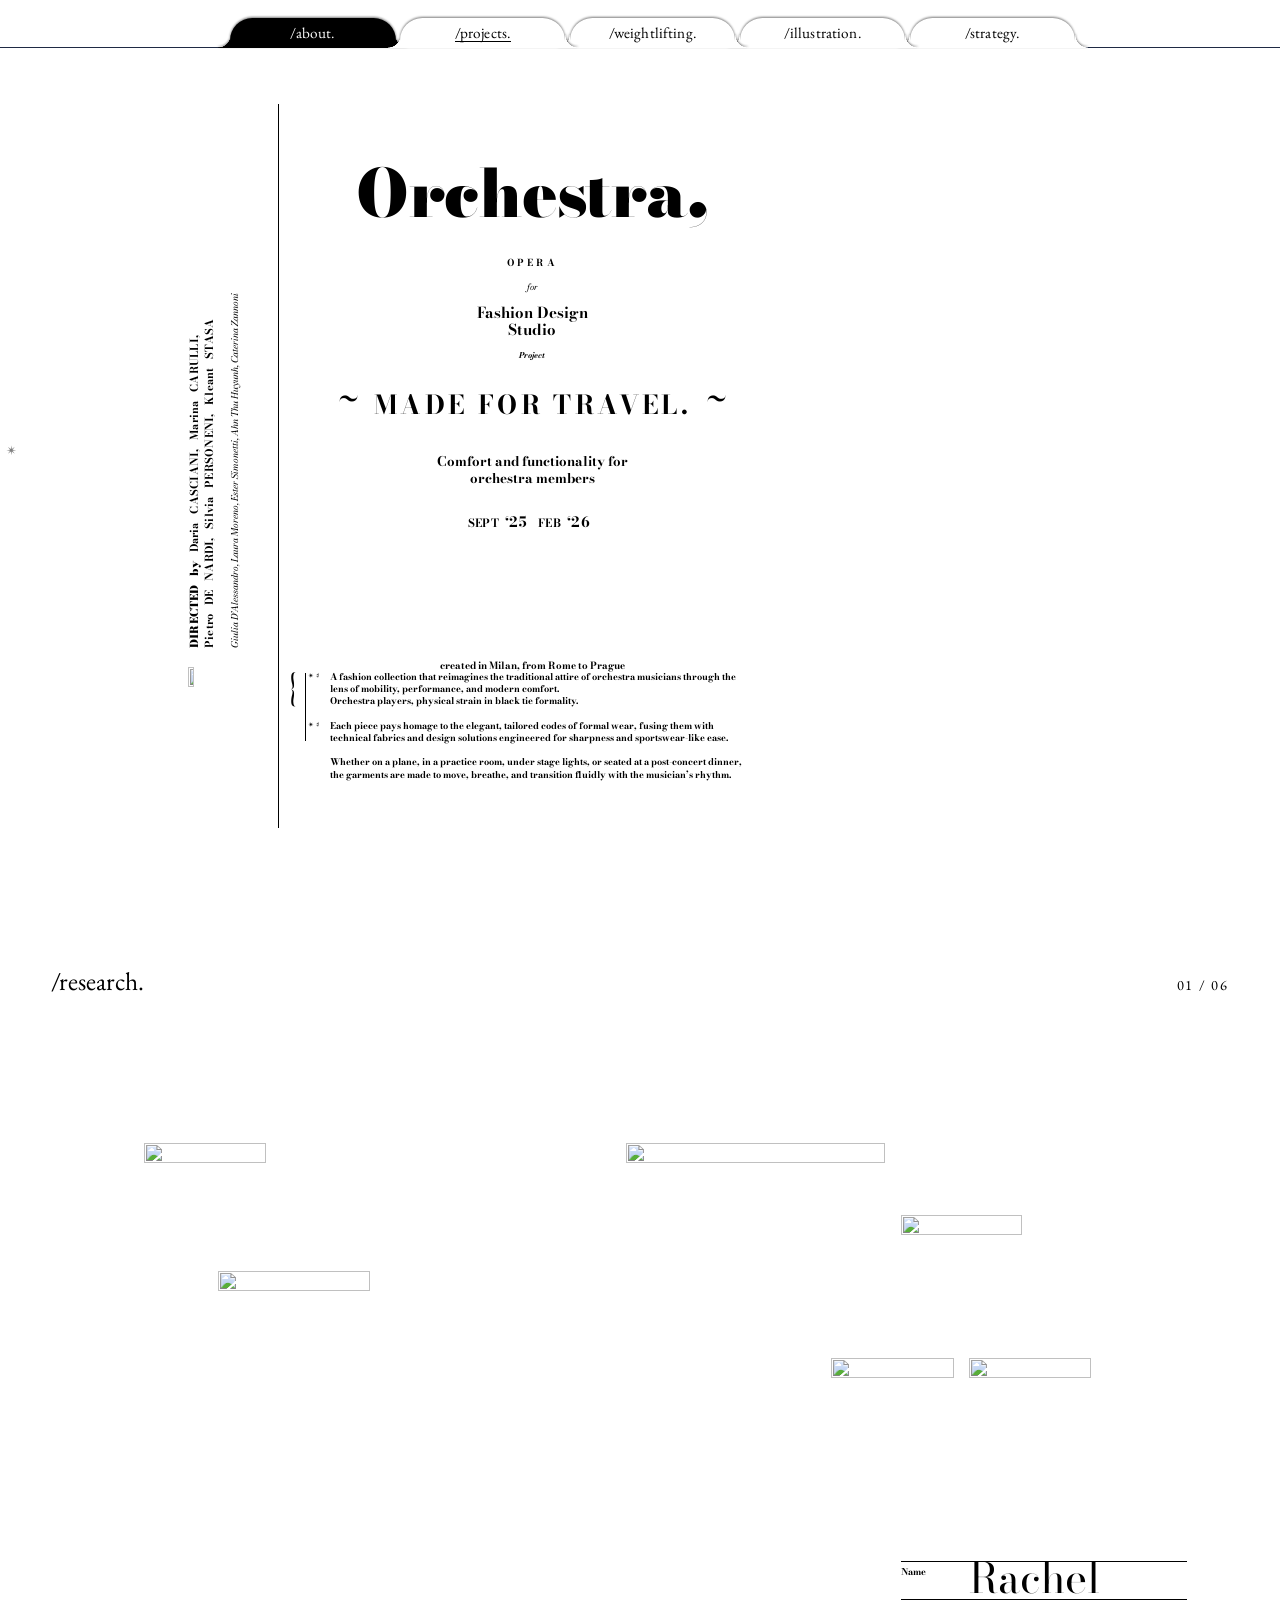
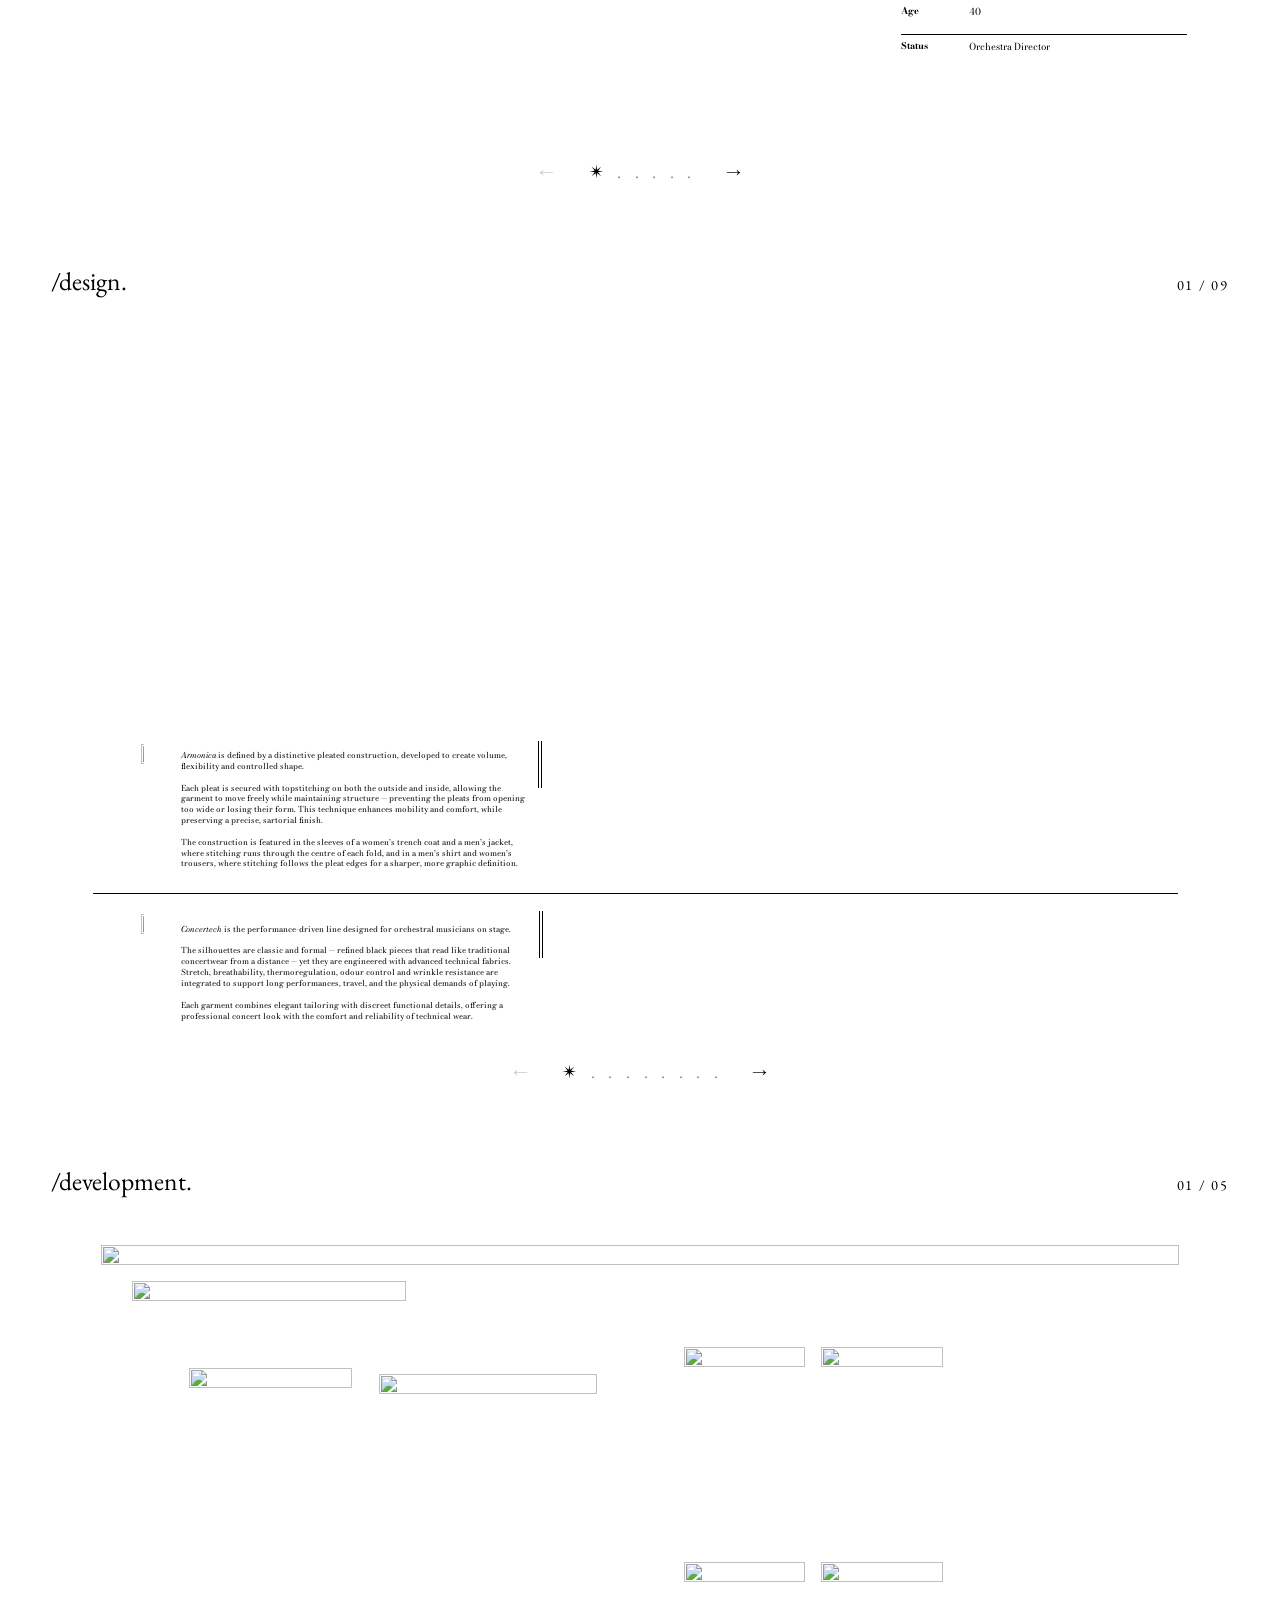
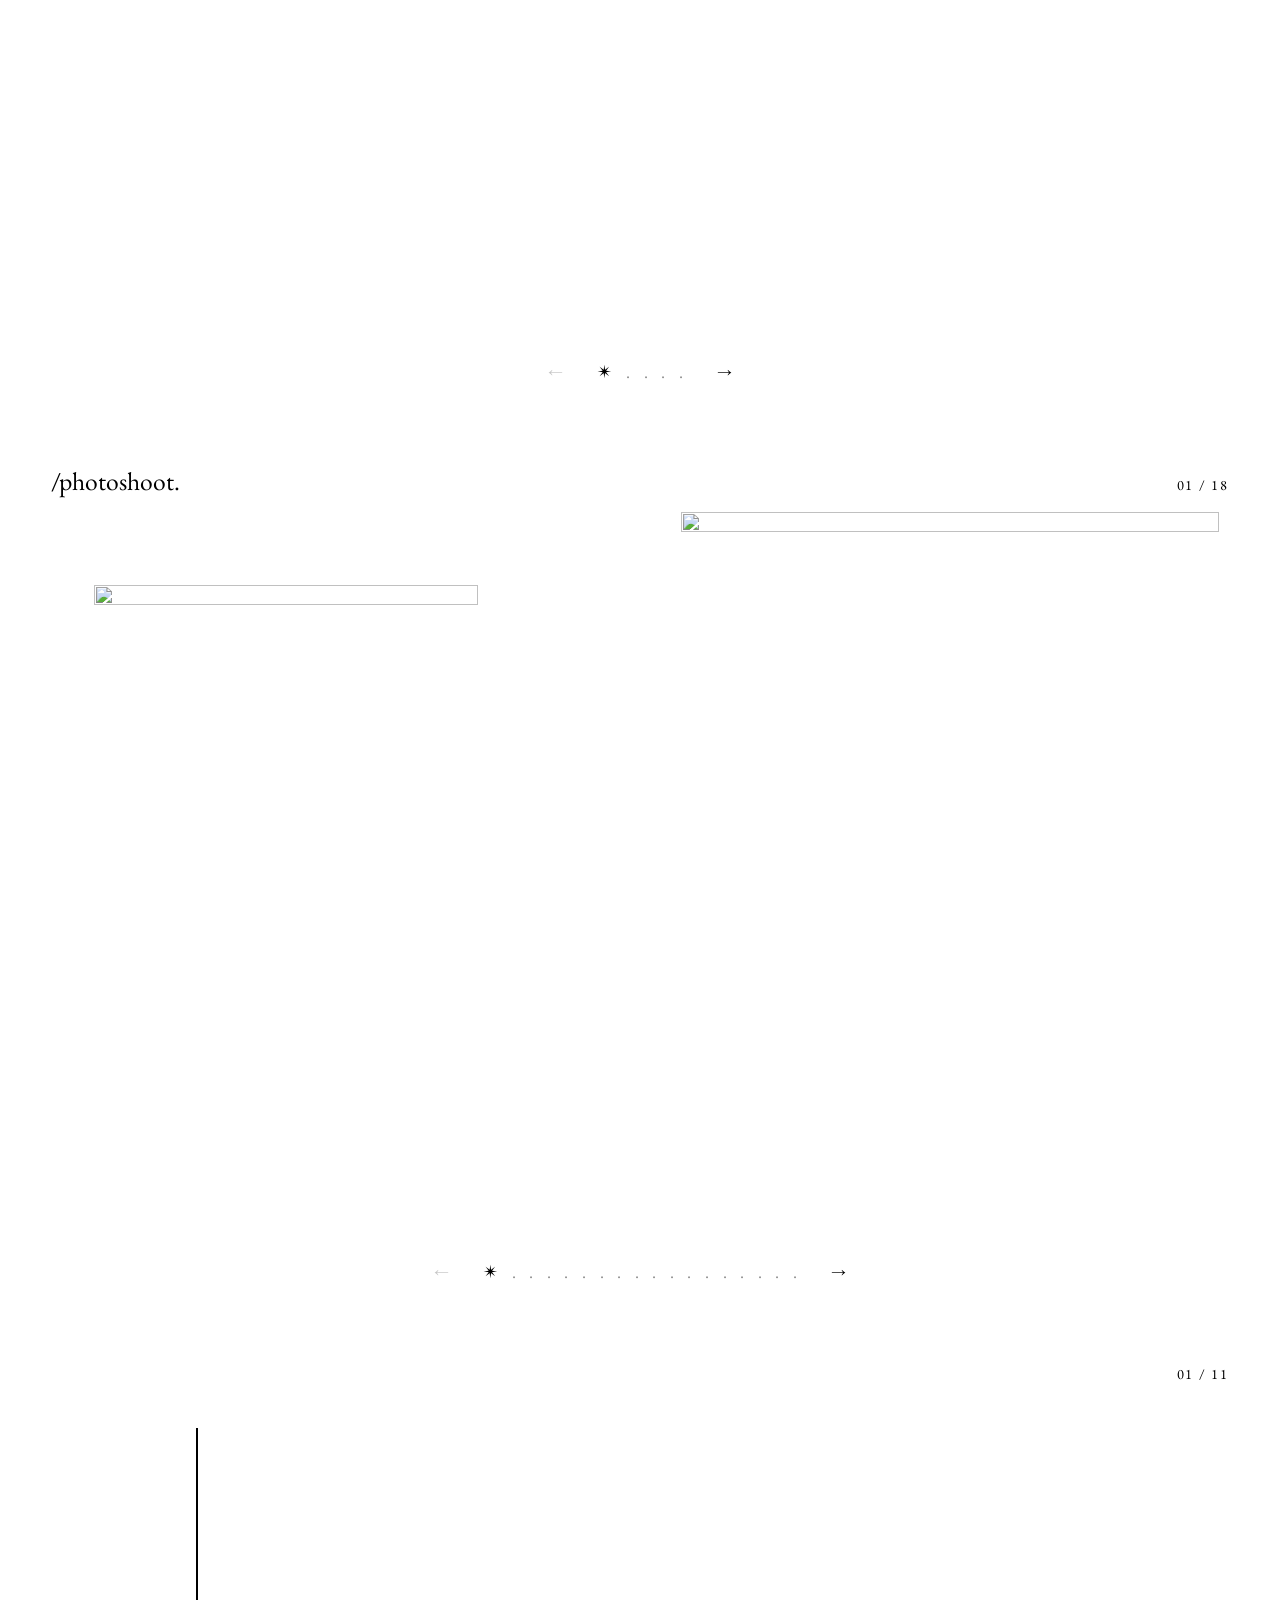
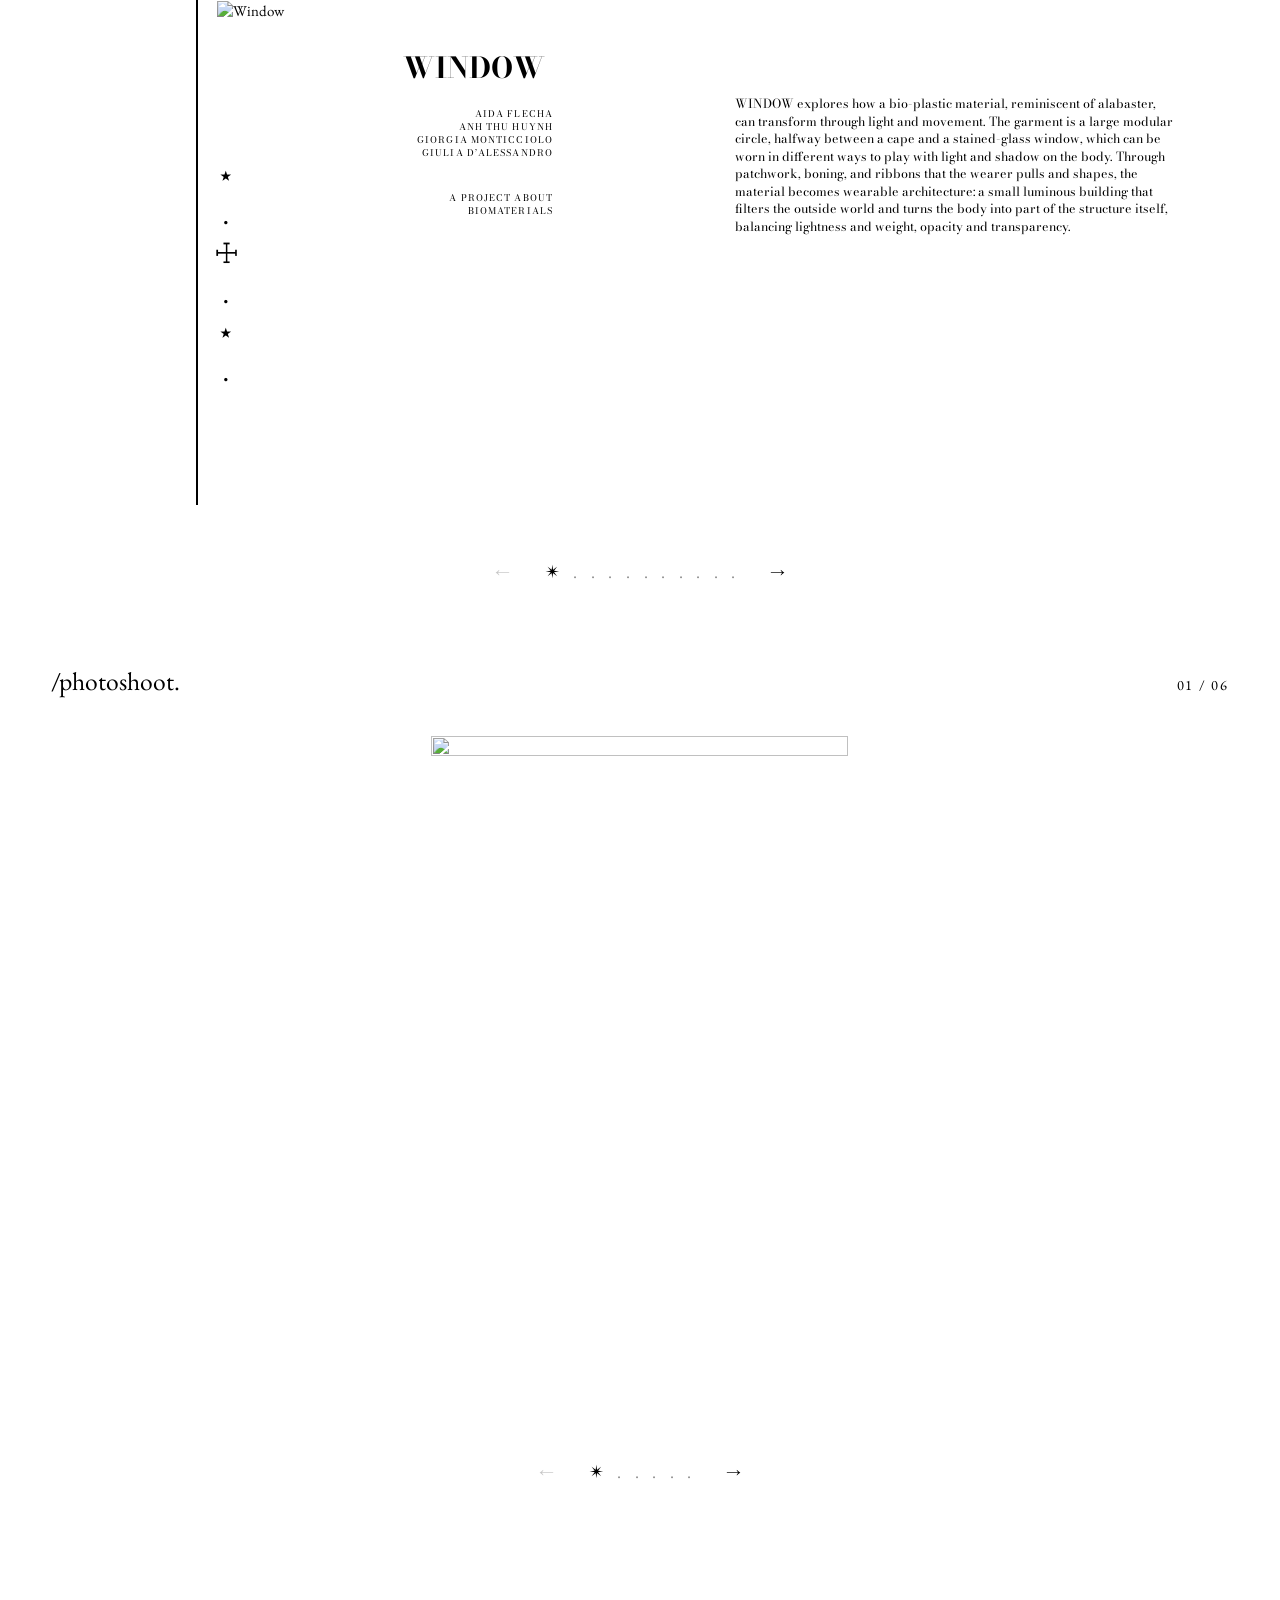
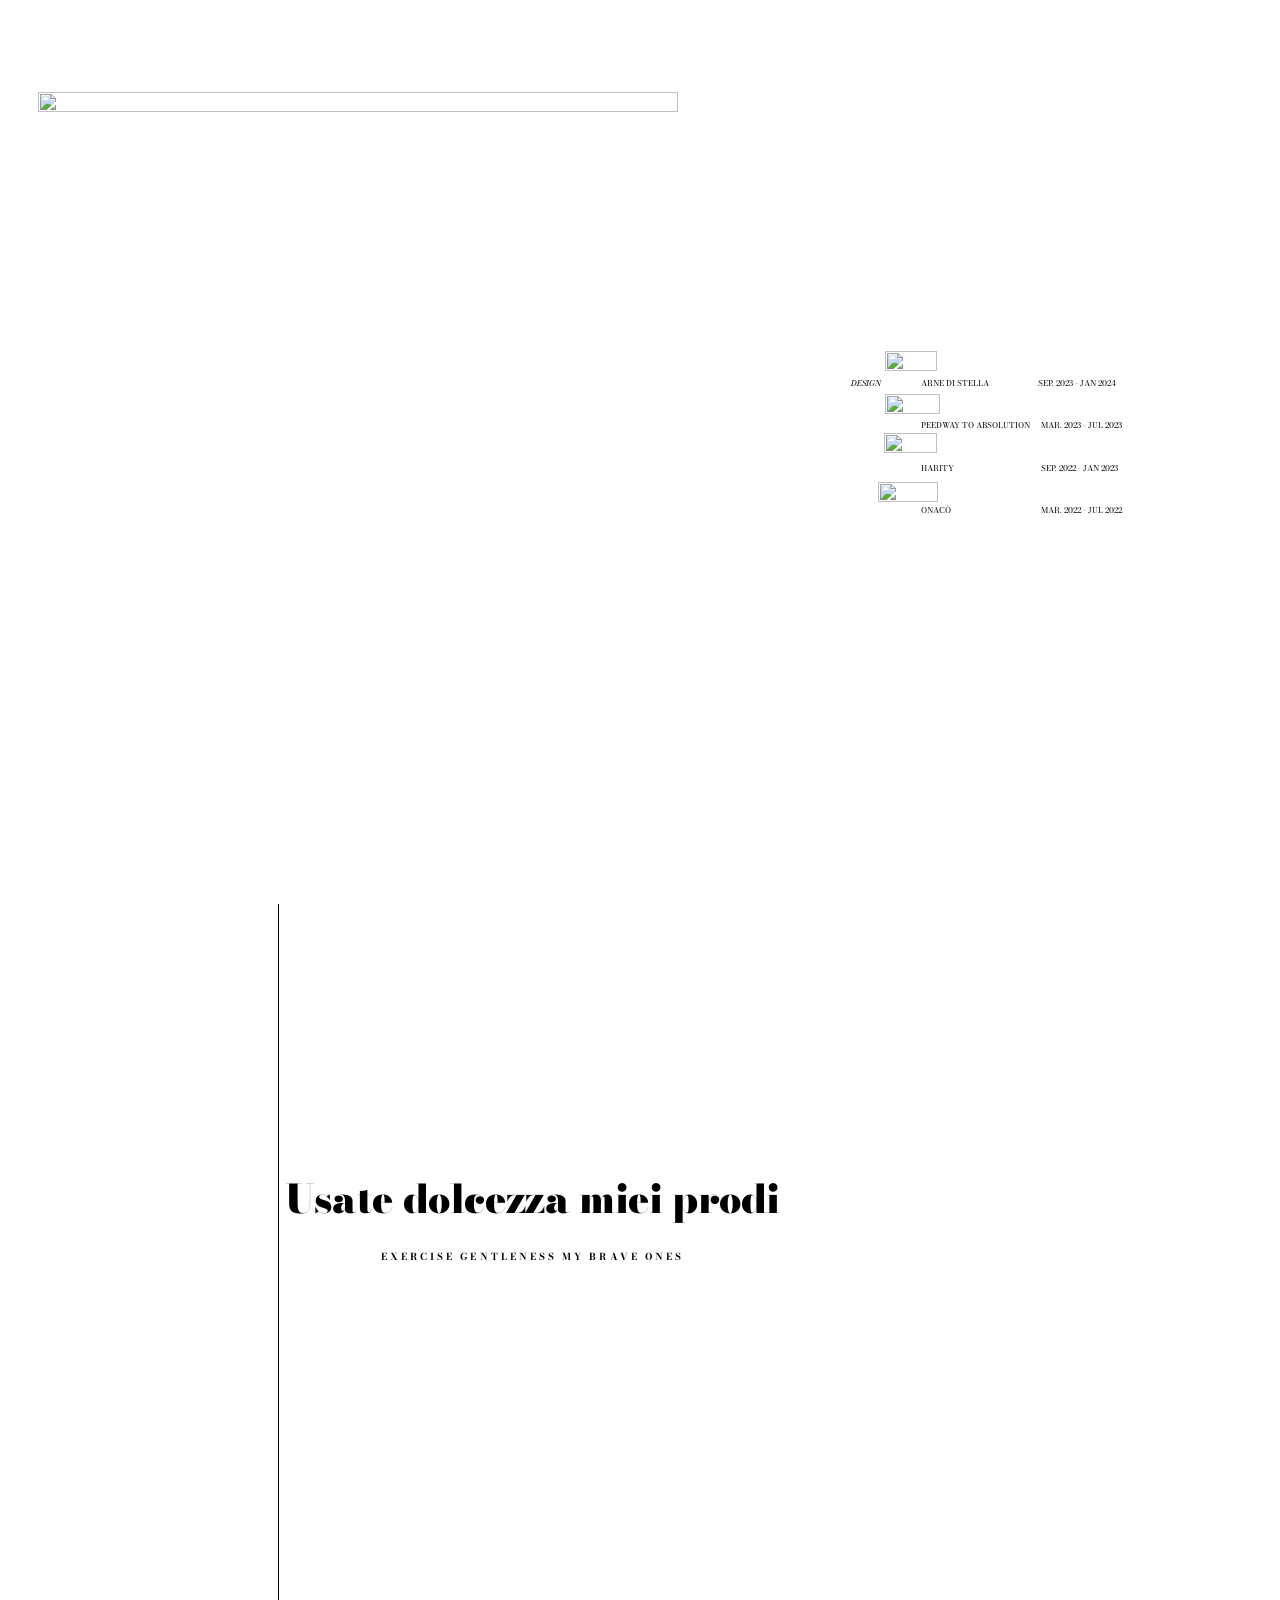
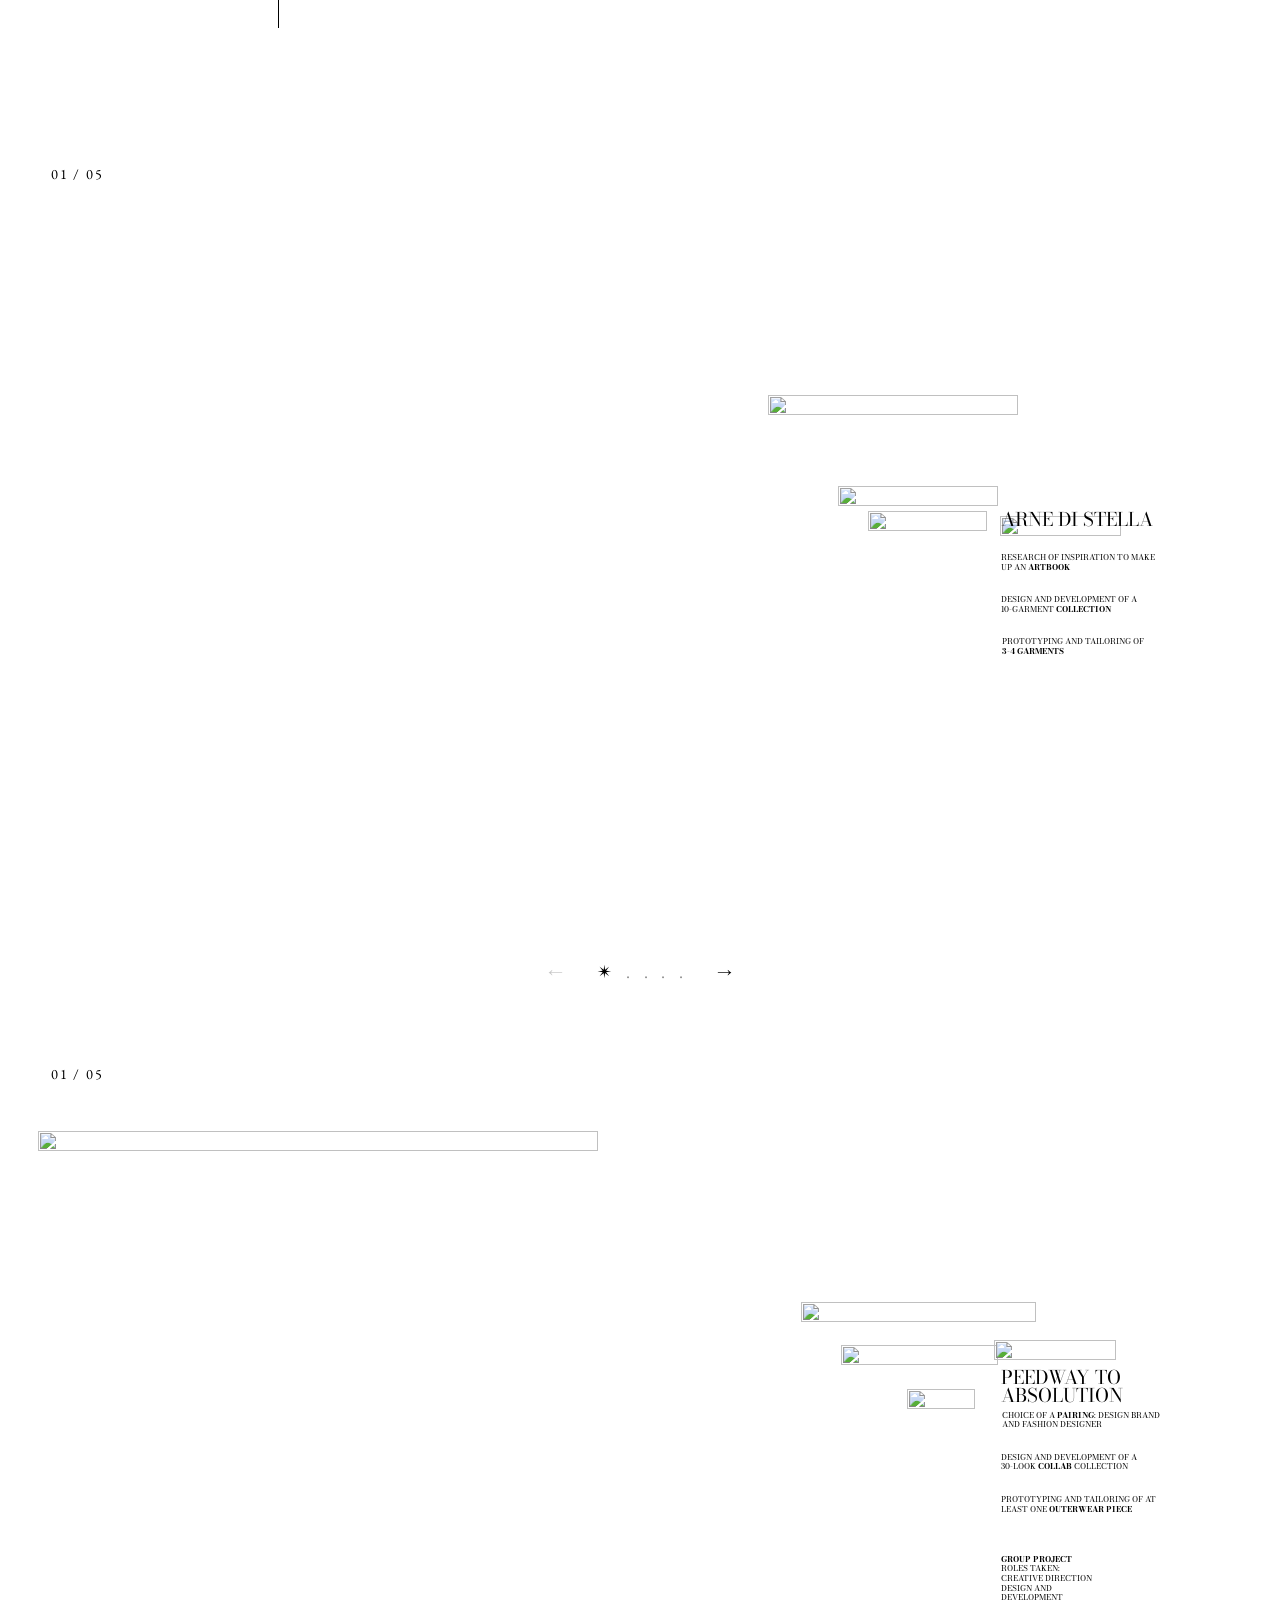
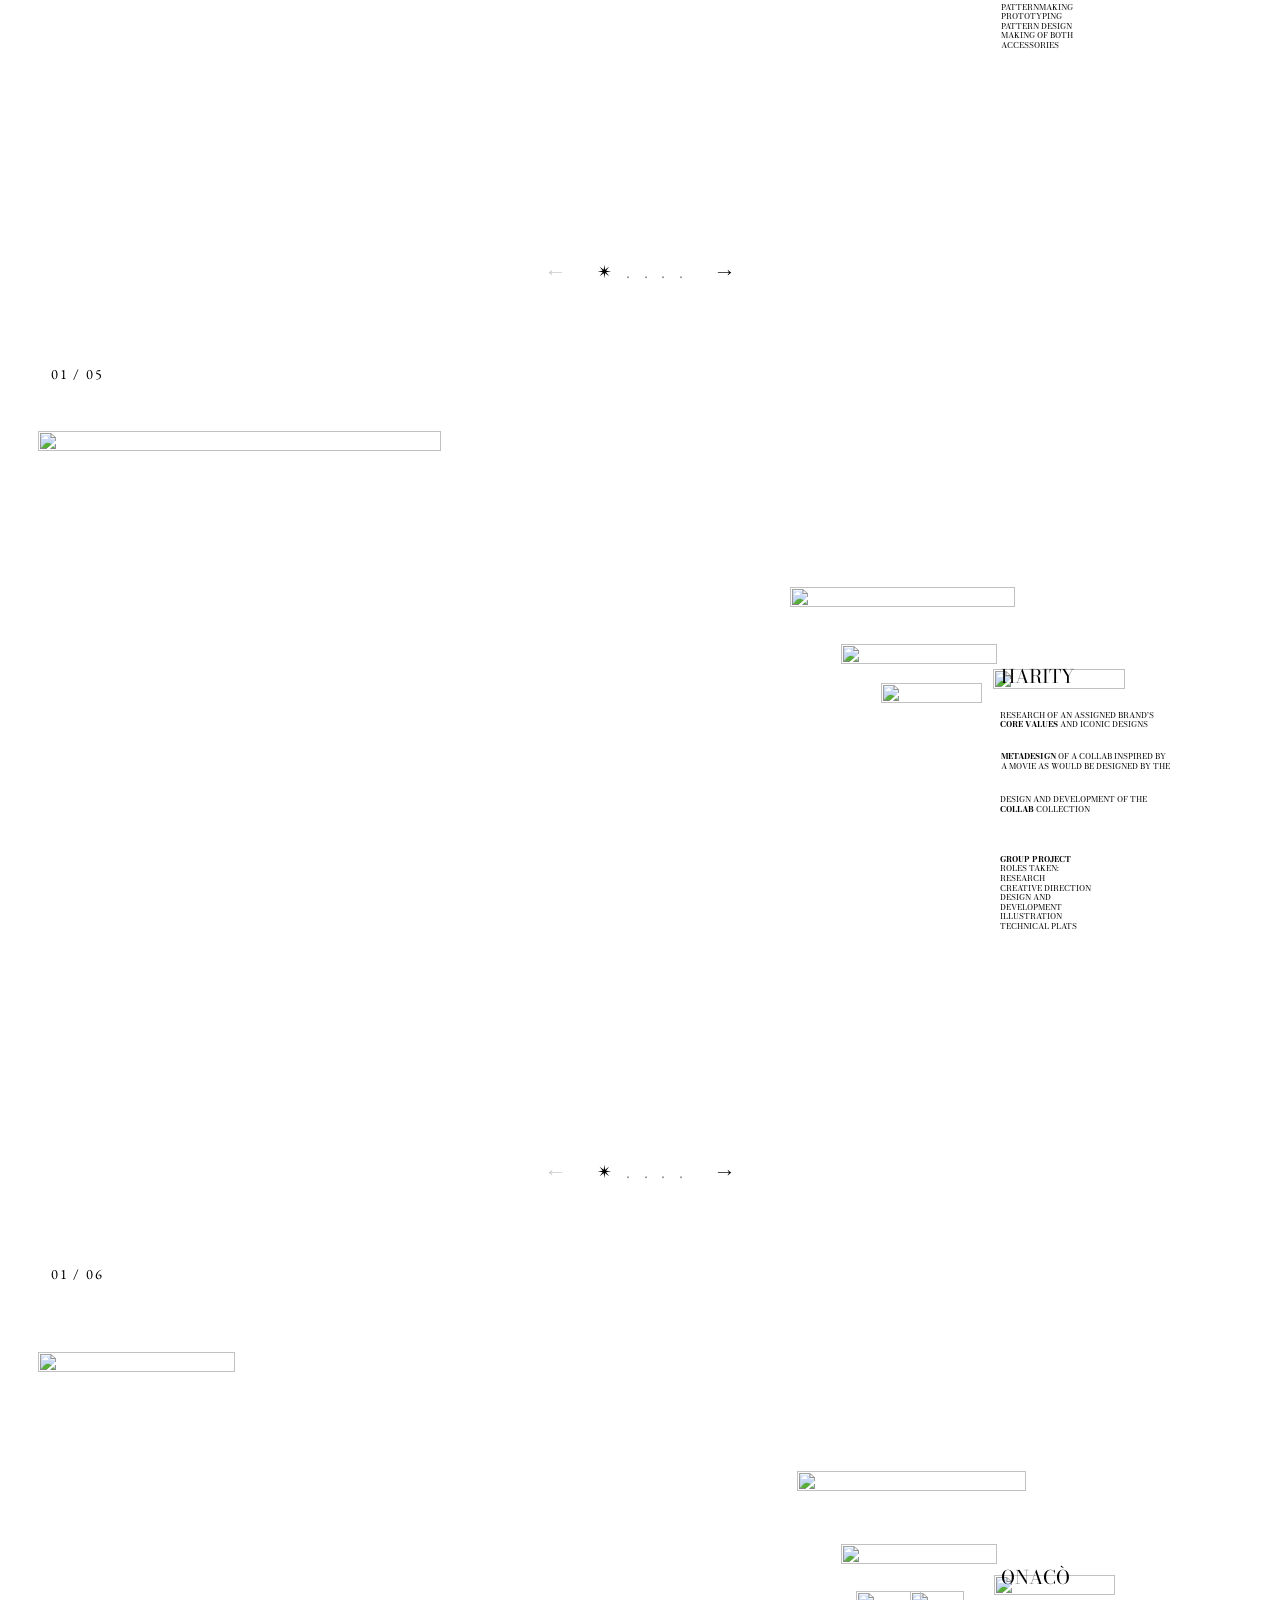
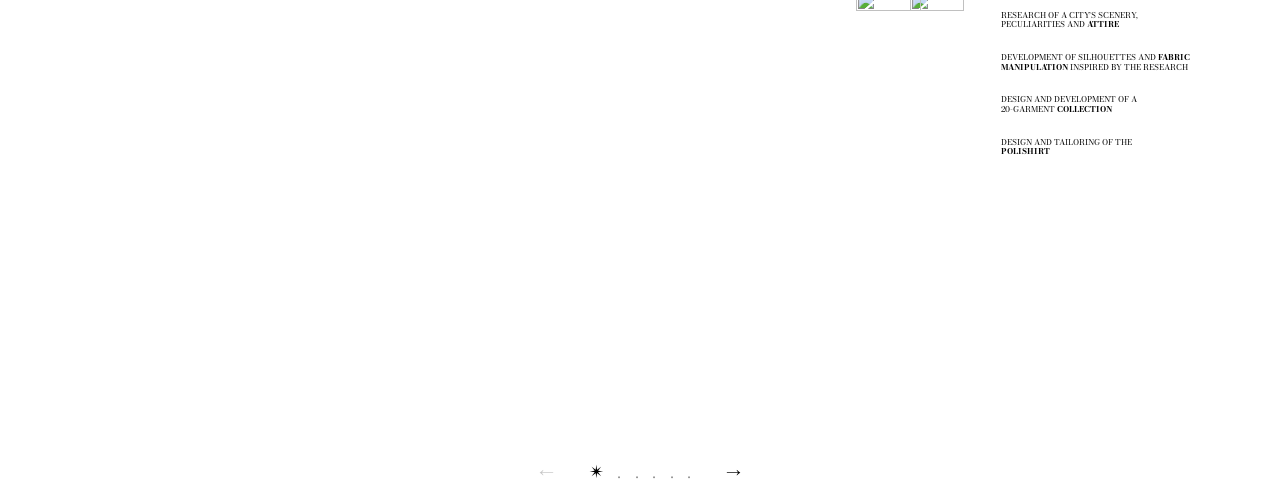
==== projects.html @ 6b2135a5 "Add files via upload" ====
<!DOCTYPE html>
<html lang="it">
<head>
  <meta charset="utf-8">
  <meta name="viewport" content="width=device-width, initial-scale=1">
  <title>Projects — Giulia D’Alessandro</title>
  <meta name="description" content="Progetti di Giulia D’Alessandro: Master’s degree e Bachelor.">

  <link rel="preconnect" href="https://fonts.googleapis.com">
  <link rel="preconnect" href="https://fonts.gstatic.com" crossorigin>
  <link href="https://fonts.googleapis.com/css2?family=Bodoni+Moda:ital,opsz,wght@0,6..96,400;0,6..96,700;0,6..96,900;1,6..96,400&family=EB+Garamond:wght@400;500&family=UnifrakturCook:wght@700&display=swap" rel="stylesheet">

  <!-- style.css = header e linguette in comune con la home. projects.css = solo questa pagina. -->
  <link rel="stylesheet" href="style.css">
  <link rel="stylesheet" href="projects.css">
</head>
<body class="page-projects">

  <!--
  ======================================================================
   COME MODIFICARE QUESTA PAGINA

   AGGIUNGERE UN PROGETTO
     1. Copia il blocco "TEMPLATE NUOVO PROGETTO" in fondo al file,
        togli i commenti e incollalo prima di </main>.
     2. Cambia l'id (es. id="window") e il titolo.
     3. Aggiungi una riga nel menu laterale: <li><a href="#window">Window</a></li>
        (l'id nel link deve essere uguale all'id del progetto).
     I progetti scorrono nell'ordine in cui li scrivi qui sotto.

   AGGIUNGERE UNA PAGINA A UN CAPITOLO (research, design, development, photoshoot)
     Copia un intero <div class="page"> … </div> dentro lo stesso <div class="hscroll">.

   AGGIUNGERE UN'IMMAGINE A UNA PAGINA
     <figure class="item" style="--x:10%; --y:20%; --w:20%; --r:0.75">
       <img src="img/progetto/nome-file.jpg" alt="descrizione" draggable="false">
     </figure>
     --x e --y = posizione dall'angolo in alto a sinistra della pagina (in %)
     --w       = larghezza (in % della pagina)
     --r       = larghezza ÷ altezza della foto:
                 0.75 = verticale 3:4 · 1 = quadrata · 1.5 = orizzontale 3:2
     Le immagini dopo vengono sovrapposte a quelle prima.
     Per un riquadro grigio al posto di una foto non ancora pronta, aggiungi
     la classe  item--empty  (es. class="item item--empty").
  ======================================================================
  -->

  <!-- ============ HEADER (stesso della home) ============ -->
  <header class="site-header">
    <nav aria-label="Navigazione principale">
      <a href="index.html">/about.</a>
      <a href="projects.html" aria-current="page">/projects.</a>
      <a href="weightlifting.html">/weightlifting.</a>
      <a href="illustration.html">/illustration.</a>
      <a href="strategy.html">/strategy.</a>
    </nav>
  </header>

  <!-- Linguette: qui /projects (la 2ª) sta davanti a tutte le altre, senza il body nero -->
  <div class="tabs-bar" aria-hidden="true">
    <span class="tab tab--1"></span>
    <span class="tab tab--2"></span>
    <span class="tab tab--3"></span>
    <span class="tab tab--4"></span>
    <span class="tab tab--5"></span>
  </div>

  <!-- ============ MENU LATERALE (compare col mouse sul bordo sinistro) ============ -->
  <div class="side-hot" aria-hidden="true"></div>
  <nav class="side-menu" id="side-menu" aria-label="Elenco progetti">
    <p class="side-menu__title">/projects.</p>
    <p class="side-menu__marks" aria-hidden="true">.<br>✴<br>.</p>

    <h2 class="side-menu__group">Master’s degree</h2>
    <ul>
      <li><a href="#orchestra">Orchestra</a></li>
      <li><a href="#window">Window</a></li>
    </ul>

    <h2 class="side-menu__group"><a href="#bachelor">Bachelor</a></h2>
    <ul>
      <li><a href="#usate-dolcezza">Usate dolcezza miei prodi / Exercise gentleness my brave ones</a></li>
      <li><a href="#carne-di-stella">Carne di stella / Flesh of a star</a></li>
      <li><a href="#speedway-to-absolution">Speedway to absolution</a></li>
      <li><a href="#charity">Charity</a></li>
      <li><a href="#monaco-fast-and-slow">Monacò fast and slow</a></li>
      <!-- <li><a href="#black-swan">Black Swan</a></li> -->
    </ul>
  </nav>
  <!-- Pulsante per touch (si vede solo su telefoni/tablet, dove non c'è l'hover) -->
  <button class="side-toggle" type="button" aria-controls="side-menu" aria-expanded="false" aria-label="Apri l’elenco dei progetti">✴</button>

  <main>

    <!-- ==================================================================
         MASTER’S DEGREE
         ================================================================== -->

    <!-- ================== ORCHESTRA ================== -->
    <article class="project" id="orchestra">

      <!-- ---------- Copertina ---------- -->
      <section class="cover" aria-label="Orchestra — copertina">
        <div class="sheet">
          <span class="cover__line" aria-hidden="true"></span>

          <div class="cover__credits">
            <p class="cover__directed"><b>DIRECTED by</b> Daria&nbsp;CASCIANI, Marina&nbsp;CARULLI, Pietro&nbsp;DE&nbsp;NARDI, Silvia&nbsp;PERSONENI, Kleant&nbsp;STASA</p>
            <p class="cover__team">Giulia D’Alessandro, Laura Moreno, Ester Simonetti, Ahn Thu Huyunh, Caterina Zannoni</p>
          </div>

          <img class="cover__thumb" src="img/orchestra/orchestra-cover-violin.jpg" alt="" draggable="false">

          <div class="cover__main">
            <h1 class="cover__title">Orchestra,</h1>
            <p class="cover__kind">OPERA</p>
            <p class="cover__for">for</p>
            <p class="cover__studio">Fashion Design Studio</p>
            <p class="cover__project">Project</p>
            <p class="cover__name"><span class="cover__swash" aria-hidden="true">~</span>MADE FOR TRAVEL.<span class="cover__swash" aria-hidden="true">~</span></p>
            <p class="cover__tagline">Comfort and functionality for orchestra members</p>
            <p class="cover__dates">SEPT <b>‘25</b> FEB <b>‘26</b></p>
          </div>

          <p class="cover__place">created in Milan, from Rome to Prague</p>

          <div class="cover__desc">
            <p><span class="cover__marks" aria-hidden="true">✴ ♯</span>A fashion collection that reimagines the traditional attire of orchestra musicians through the lens of mobility, performance, and modern comfort.<br>Orchestra players, physical strain in black tie formality.</p>
            <p><span class="cover__marks" aria-hidden="true">✴ ♯</span>Each piece pays homage to the elegant, tailored codes of formal wear, fusing them with technical fabrics and design solutions engineered for sharpness and sportswear-like ease.</p>
            <p>Whether on a plane, in a practice room, under stage lights, or seated at a post-concert dinner, the garments are made to move, breathe, and transition fluidly with the musician’s rhythm.</p>
          </div>
        </div>
      </section>

      <!-- ---------- Research ---------- -->
      <section class="chapter" id="orchestra-research">
        <header class="chapter__head">
          <h2 class="chapter__title">/research.</h2>
          <p class="chapter__count" aria-hidden="true"></p>
        </header>

        <div class="hscroll" tabindex="0" aria-label="Orchestra — research">

          <!-- Pagina 1 · Rachel -->
          <div class="page"><div class="sheet">
            <figure class="item" style="--x:48.75%; --y:18.15%; --w:22.42%; --r:1.29"><img src="img/orchestra/research-1-1.jpg" alt="" draggable="false"></figure>
            <figure class="item" style="--x:66.5%; --y:47.82%; --w:10.58%; --r:0.765"><img src="img/orchestra/research-1-2.png" alt="" draggable="false"></figure>
            <figure class="item" style="--x:72.5%; --y:28.05%; --w:10.5%; --r:0.939"><img src="img/orchestra/research-1-3.png" alt="" draggable="false"></figure>
            <figure class="item" style="--x:78.41%; --y:47.82%; --w:10.5%; --r:0.839"><img src="img/orchestra/research-1-4.png" alt="" draggable="false"></figure>
            <figure class="item" style="--x:7.14%; --y:18.15%; --w:10.59%; --r:0.845"><img src="img/orchestra/research-1-5.jpg" alt="" draggable="false"></figure>
            <figure class="item" style="--x:13.59%; --y:35.76%; --w:13.07%; --r:2.246"><img src="img/orchestra/research-1-6.png" alt="" draggable="false"></figure>
            <dl class="profile" style="--x:72.5%; --y:75.8%; --w:24.7%">
              <div class="profile__row profile__row--name"><dt>Name</dt><dd>Rachel</dd></div>
              <div class="profile__row"><dt>Age</dt><dd>40</dd></div>
              <div class="profile__row"><dt>Status</dt><dd>Orchestra Director</dd></div>
            </dl>
          </div></div>

          <!-- Pagina 2 · Marc -->
          <div class="page"><div class="sheet">
            <figure class="item" style="--x:57.04%; --y:52.24%; --w:11.83%; --r:0.682"><img src="img/orchestra/research-2-1.png" alt="" draggable="false"></figure>
            <figure class="item" style="--x:70.11%; --y:22.71%; --w:16.6%; --r:0.965"><img src="img/orchestra/research-2-2.jpg" alt="" draggable="false"></figure>
            <figure class="item" style="--x:70.12%; --y:52.23%; --w:8.53%; --r:0.762"><img src="img/orchestra/research-2-3.jpg" alt="" draggable="false"></figure>
            <figure class="item" style="--x:52.46%; --y:17.49%; --w:16.42%; --r:0.8"><img src="img/orchestra/research-2-4.png" alt="" draggable="false"></figure>
            <figure class="item" style="--x:7.14%; --y:20.61%; --w:10.5%; --r:0.844"><img src="img/orchestra/research-2-5.jpg" alt="" draggable="false"></figure>
            <figure class="item" style="--x:11.1%; --y:33.82%; --w:16.04%; --r:1.329"><img src="img/orchestra/research-2-6.png" alt="" draggable="false"></figure>
            <dl class="profile" style="--x:69.6%; --y:78.1%; --w:28.2%">
              <div class="profile__row profile__row--name"><dt>Name</dt><dd>Marc</dd></div>
              <div class="profile__row"><dt>Age</dt><dd>28</dd></div>
              <div class="profile__row"><dt>Status</dt><dd>String Musician</dd></div>
            </dl>
          </div></div>

          <!-- Pagina 3 · Ambienti -->
          <div class="page"><div class="sheet">
            <figure class="item" style="--x:73.52%; --y:4.35%; --w:23.74%; --r:0.764"><img src="img/orchestra/research-3-1.jpg" alt="" draggable="false"></figure>
            <figure class="item" style="--x:48.44%; --y:45.93%; --w:23.66%; --r:0.762"><img src="img/orchestra/research-3-2.jpg" alt="" draggable="false"></figure>
          </div></div>

          <!-- Pagina 4 · Moodboard "Swan Lake" -->
          <div class="page"><div class="sheet">
            <!-- Spartito grigio di sfondo: nel PDF è un disegno vettoriale e non l'ho potuto estrarre.
                 Esportalo come PNG, salvalo come img/orchestra/research-4-spartito.png
                 e poi togli i commenti intorno a questa riga.
            <figure class="item item--back" style="--x:57.9%; --y:11.2%; --w:38.4%; --r:0.827"><img src="img/orchestra/research-4-spartito.png" alt="" draggable="false"></figure>
            -->
            <figure class="item" style="--x:13.59%; --y:26.21%; --w:29.58%; --r:1.256"><img src="img/orchestra/research-4-1.png" alt="" draggable="false"></figure>
            <figure class="item" style="--x:32.67%; --y:65.76%; --w:10.58%; --r:0.946"><img src="img/orchestra/research-4-2.png" alt="" draggable="false"></figure>
            <figure class="item" style="--x:50.7%; --y:16.34%; --w:16.5%; --r:0.954"><img src="img/orchestra/research-4-3.png" alt="" draggable="false"></figure>
            <figure class="item" style="--x:50.61%; --y:46.03%; --w:16.59%; --r:0.705"><img src="img/orchestra/research-4-4.png" alt="" draggable="false"></figure>
            <figure class="item" style="--x:68.34%; --y:26.19%; --w:17.12%; --r:0.725"><img src="img/orchestra/research-4-5.jpg" alt="" draggable="false"></figure>
            <div class="swatches" style="--x:45.7%; --y:34.1%; --w:2.5%">
              <i style="--c:#050505"></i>
              <i style="--c:#dcd2c8"></i>
              <i style="--c:#a09878"></i>
              <i style="--c:#6e5c3a"></i>
              <i style="--c:#8c0e0e"></i>
            </div>
            <p class="item item--text" style="--x:67.6%; --y:92.4%">Scene from “Swan Lake” - Tchaikovsky - arr. by CM de Guzman</p>
            <p class="item item--text" style="--x:94.9%; --y:92.4%">2 /2</p>
          </div></div>

          <!-- Pagina 5 · Riferimenti capi -->
          <div class="page"><div class="sheet">
            <figure class="item" style="--x:11.99%; --y:21.41%; --w:16.58%; --r:0.464"><img src="img/orchestra/research-5-1.png" alt="" draggable="false"></figure>
            <figure class="item" style="--x:29.82%; --y:29.02%; --w:16.42%; --r:0.877"><img src="img/orchestra/research-5-2.jpg" alt="" draggable="false"></figure>
            <figure class="item" style="--x:29.73%; --y:60.78%; --w:12.0%; --r:0.69"><img src="img/orchestra/research-5-3.jpg" alt="" draggable="false"></figure>
            <figure class="item" style="--x:53.68%; --y:41.18%; --w:16.58%; --r:0.671"><img src="img/orchestra/research-5-4.jpg" alt="" draggable="false"></figure>
            <figure class="item" style="--x:71.51%; --y:31.16%; --w:16.89%; --r:0.679"><img src="img/orchestra/research-5-5.jpg" alt="" draggable="false"></figure>
            <figure class="item" style="--x:59.6%; --y:21.28%; --w:10.59%; --r:0.946"><img src="img/orchestra/research-5-6.jpg" alt="" draggable="false"></figure>
          </div></div>

          <!-- Pagina 6 · Dettagli -->
          <div class="page"><div class="sheet">
            <figure class="item" style="--x:14.59%; --y:18.93%; --w:16.61%; --r:0.704"><img src="img/orchestra/research-6-1.jpg" alt="" draggable="false"></figure>
            <figure class="item" style="--x:32.35%; --y:26.85%; --w:16.59%; --r:0.67"><img src="img/orchestra/research-6-2.jpg" alt="" draggable="false"></figure>
            <figure class="item" style="--x:20.6%; --y:58.5%; --w:10.5%; --r:0.844"><img src="img/orchestra/research-6-3.jpg" alt="" draggable="false"></figure>
            <figure class="item" style="--x:38.27%; --y:68.39%; --w:10.59%; --r:0.947"><img src="img/orchestra/research-6-4.png" alt="" draggable="false"></figure>
            <figure class="item" style="--x:56.3%; --y:38.71%; --w:16.59%; --r:1.482"><img src="img/orchestra/research-6-5.jpg" alt="" draggable="false"></figure>
            <figure class="item" style="--x:56.45%; --y:58.5%; --w:11.76%; --r:0.677"><img src="img/orchestra/research-6-6.jpg" alt="" draggable="false"></figure>
            <figure class="item" style="--x:62.3%; --y:18.95%; --w:10.5%; --r:0.937"><img src="img/orchestra/research-6-7.jpg" alt="" draggable="false"></figure>
            <figure class="item" style="--x:74.04%; --y:38.73%; --w:10.46%; --r:0.697"><img src="img/orchestra/research-6-8.jpg" alt="" draggable="false"></figure>
          </div></div>

        </div>
      </section>

      <section class="chapter" id="orchestra-design">
        <header class="chapter__head">
          <h2 class="chapter__title">/design.</h2>
          <p class="chapter__count" aria-hidden="true"></p>
        </header>
        <div class="hscroll" tabindex="0" aria-label="Orchestra — design">

          <!-- Pagina 1 · le due linee (Armonica / Concertech) -->
          <div class="page"><div class="sheet">
            <figure class="item" style="--x:6.91%; --y:83.12%; --w:0.29%; --r:0.067"><img src="img/orchestra/design-1-1.png" alt="" draggable="false" loading="lazy"></figure>
            <figure class="item" style="--x:6.91%; --y:59.65%; --w:0.29%; --r:0.067"><img src="img/orchestra/design-1-2.png" alt="" draggable="false" loading="lazy"></figure>
            <!-- linea orizzontale e filetti: posizioni in % della pagina -->
            <span class="hrule" style="--y:80.26%" aria-hidden="true"></span>
            <span class="vbar" style="--x:41.19%; --y:59.2%; --h:6.5%" aria-hidden="true"></span>
            <span class="vbar vbar--thick" style="--x:41.44%; --y:59.2%; --h:6.5%" aria-hidden="true"></span>
            <span class="vbar" style="--x:41.29%; --y:82.7%; --h:6.5%" aria-hidden="true"></span>
            <span class="vbar vbar--thick" style="--x:41.54%; --y:82.7%; --h:6.5%" aria-hidden="true"></span>

            <div class="txt txt--wrap txt--par" style="--x:10.33%; --y:60.5%; --w:29.8%; --fs:.703; --lh:1.333">
              <p><i>Armonica</i> is defined by a distinctive pleated construction, developed to create volume, flexibility and controlled shape.</p>
              <p>Each pleat is secured with topstitching on both the outside and inside, allowing the garment to move freely while maintaining structure — preventing the pleats from opening too wide or losing their form. This technique enhances mobility and comfort, while preserving a precise, sartorial finish.</p>
              <p>The construction is featured in the sleeves of a women’s trench coat and a men’s jacket, where stitching runs through the centre of each fold, and in a men’s shirt and women’s trousers, where stitching follows the pleat edges for a sharper, more graphic definition.</p>
            </div>

            <div class="txt txt--wrap txt--par" style="--x:10.33%; --y:84.5%; --w:29.8%; --fs:.703; --lh:1.333">
              <p><i>Concertech</i> is the performance-driven line designed for orchestral musicians on stage.</p>
              <p>The silhouettes are classic and formal — refined black pieces that read like traditional concertwear from a distance — yet they are engineered with advanced technical fabrics. Stretch, breathability, thermoregulation, odour control and wrinkle resistance are integrated to support long performances, travel, and the physical demands of playing.</p>
              <p>Each garment combines elegant tailoring with discreet functional details, offering a professional concert look with the comfort and reliability of technical wear.</p>
            </div>
          </div></div>

          <!-- Pagina 2 · figurini 1 -->
          <div class="page"><div class="sheet">
                        <figure class="item" style="--x:53.12%; --y:27.38%; --w:8.37%; --r:0.322"><img src="img/orchestra/design-2-1.png" alt="" draggable="false" loading="lazy"></figure>
            <figure class="item" style="--x:5.51%; --y:27.26%; --w:8.37%; --r:0.321"><img src="img/orchestra/design-2-2.png" alt="" draggable="false" loading="lazy"></figure>
            <figure class="item" style="--x:61.86%; --y:27.38%; --w:7.98%; --r:0.308"><img src="img/orchestra/design-2-3.png" alt="" draggable="false" loading="lazy"></figure>
            <figure class="item" style="--x:14.24%; --y:27.26%; --w:7.98%; --r:0.307"><img src="img/orchestra/design-2-4.png" alt="" draggable="false" loading="lazy"></figure>
            <figure class="item" style="--x:70.35%; --y:27.26%; --w:7.35%; --r:0.282"><img src="img/orchestra/design-2-5.png" alt="" draggable="false" loading="lazy"></figure>
            <figure class="item" style="--x:22.74%; --y:27.26%; --w:7.35%; --r:0.282"><img src="img/orchestra/design-2-6.png" alt="" draggable="false" loading="lazy"></figure>
            <figure class="item" style="--x:78.1%; --y:27.26%; --w:7.35%; --r:0.282"><img src="img/orchestra/design-2-7.png" alt="" draggable="false" loading="lazy"></figure>
            <figure class="item" style="--x:30.49%; --y:27.26%; --w:7.35%; --r:0.282"><img src="img/orchestra/design-2-8.png" alt="" draggable="false" loading="lazy"></figure>
            <figure class="item" style="--x:85.85%; --y:27.38%; --w:7.35%; --r:0.283"><img src="img/orchestra/design-2-9.jpg" alt="" draggable="false" loading="lazy"></figure>
            <figure class="item" style="--x:38.24%; --y:27.26%; --w:7.35%; --r:0.282"><img src="img/orchestra/design-2-10.png" alt="" draggable="false" loading="lazy"></figure>
          </div></div>

          <!-- Pagina 3 · figurini 2 (davanti) -->
          <div class="page"><div class="sheet">
                        <figure class="item" style="--x:53.76%; --y:29.29%; --w:8.37%; --r:0.322"><img src="img/orchestra/design-3-1.png" alt="" draggable="false" loading="lazy"></figure>
            <figure class="item" style="--x:62.5%; --y:29.29%; --w:7.98%; --r:0.308"><img src="img/orchestra/design-3-2.png" alt="" draggable="false" loading="lazy"></figure>
            <figure class="item" style="--x:71.0%; --y:29.17%; --w:7.35%; --r:0.282"><img src="img/orchestra/design-3-3.png" alt="" draggable="false" loading="lazy"></figure>
            <figure class="item" style="--x:78.75%; --y:29.17%; --w:7.35%; --r:0.282"><img src="img/orchestra/design-3-4.png" alt="" draggable="false" loading="lazy"></figure>
            <figure class="item" style="--x:86.5%; --y:29.29%; --w:7.35%; --r:0.283"><img src="img/orchestra/design-3-5.png" alt="" draggable="false" loading="lazy"></figure>
            <figure class="item" style="--x:6.15%; --y:29.17%; --w:8.37%; --r:0.321"><img src="img/orchestra/design-3-6.png" alt="" draggable="false" loading="lazy"></figure>
            <figure class="item" style="--x:14.89%; --y:29.17%; --w:7.98%; --r:0.307"><img src="img/orchestra/design-3-7.png" alt="" draggable="false" loading="lazy"></figure>
            <figure class="item" style="--x:23.38%; --y:29.17%; --w:7.35%; --r:0.282"><img src="img/orchestra/design-3-8.png" alt="" draggable="false" loading="lazy"></figure>
            <figure class="item" style="--x:31.13%; --y:29.17%; --w:7.35%; --r:0.282"><img src="img/orchestra/design-3-9.png" alt="" draggable="false" loading="lazy"></figure>
            <figure class="item" style="--x:38.89%; --y:29.17%; --w:7.35%; --r:0.282"><img src="img/orchestra/design-3-10.png" alt="" draggable="false" loading="lazy"></figure>
          </div></div>

          <!-- Pagina 4 · figurini 3 (dietro) -->
          <div class="page"><div class="sheet">
                        <figure class="item" style="--x:53.35%; --y:32.04%; --w:8.37%; --r:0.322"><img src="img/orchestra/design-4-1.png" alt="" draggable="false" loading="lazy"></figure>
            <figure class="item" style="--x:62.09%; --y:32.04%; --w:7.98%; --r:0.308"><img src="img/orchestra/design-4-2.png" alt="" draggable="false" loading="lazy"></figure>
            <figure class="item" style="--x:70.59%; --y:31.92%; --w:7.35%; --r:0.282"><img src="img/orchestra/design-4-3.png" alt="" draggable="false" loading="lazy"></figure>
            <figure class="item" style="--x:78.34%; --y:31.92%; --w:7.35%; --r:0.282"><img src="img/orchestra/design-4-4.png" alt="" draggable="false" loading="lazy"></figure>
            <figure class="item" style="--x:86.09%; --y:32.04%; --w:7.35%; --r:0.283"><img src="img/orchestra/design-4-5.png" alt="" draggable="false" loading="lazy"></figure>
            <figure class="item" style="--x:5.74%; --y:31.92%; --w:8.37%; --r:0.321"><img src="img/orchestra/design-4-6.png" alt="" draggable="false" loading="lazy"></figure>
            <figure class="item" style="--x:14.48%; --y:31.92%; --w:7.98%; --r:0.307"><img src="img/orchestra/design-4-7.png" alt="" draggable="false" loading="lazy"></figure>
            <figure class="item" style="--x:22.97%; --y:31.92%; --w:7.35%; --r:0.282"><img src="img/orchestra/design-4-8.png" alt="" draggable="false" loading="lazy"></figure>
            <figure class="item" style="--x:30.72%; --y:31.92%; --w:7.35%; --r:0.282"><img src="img/orchestra/design-4-9.png" alt="" draggable="false" loading="lazy"></figure>
            <figure class="item" style="--x:38.48%; --y:31.92%; --w:7.35%; --r:0.282"><img src="img/orchestra/design-4-10.png" alt="" draggable="false" loading="lazy"></figure>
          </div></div>

          <!-- Pagina 5 · figurini 4 -->
          <div class="page"><div class="sheet">
                        <figure class="item" style="--x:53.35%; --y:31.48%; --w:8.37%; --r:0.322"><img src="img/orchestra/design-5-1.png" alt="" draggable="false" loading="lazy"></figure>
            <figure class="item" style="--x:62.09%; --y:31.48%; --w:7.98%; --r:0.308"><img src="img/orchestra/design-5-2.png" alt="" draggable="false" loading="lazy"></figure>
            <figure class="item" style="--x:70.59%; --y:31.35%; --w:7.35%; --r:0.282"><img src="img/orchestra/design-5-3.png" alt="" draggable="false" loading="lazy"></figure>
            <figure class="item" style="--x:78.34%; --y:31.35%; --w:7.35%; --r:0.282"><img src="img/orchestra/design-5-4.png" alt="" draggable="false" loading="lazy"></figure>
            <figure class="item" style="--x:86.09%; --y:31.48%; --w:7.35%; --r:0.283"><img src="img/orchestra/design-5-5.png" alt="" draggable="false" loading="lazy"></figure>
            <figure class="item" style="--x:5.74%; --y:31.35%; --w:8.37%; --r:0.321"><img src="img/orchestra/design-5-6.png" alt="" draggable="false" loading="lazy"></figure>
            <figure class="item" style="--x:14.48%; --y:31.35%; --w:7.98%; --r:0.307"><img src="img/orchestra/design-5-7.png" alt="" draggable="false" loading="lazy"></figure>
            <figure class="item" style="--x:22.97%; --y:31.35%; --w:7.35%; --r:0.282"><img src="img/orchestra/design-5-8.png" alt="" draggable="false" loading="lazy"></figure>
            <figure class="item" style="--x:30.72%; --y:31.35%; --w:7.35%; --r:0.282"><img src="img/orchestra/design-5-9.png" alt="" draggable="false" loading="lazy"></figure>
            <figure class="item" style="--x:38.48%; --y:31.35%; --w:7.35%; --r:0.282"><img src="img/orchestra/design-5-10.png" alt="" draggable="false" loading="lazy"></figure>
          </div></div>

          <!-- Pagina 6 · trench · disegno e tecnico -->
          <div class="page"><div class="sheet">
                        <figure class="item" style="--x:9.58%; --y:16.52%; --w:12.99%; --r:0.27"><img src="img/orchestra/design-6-1.png" alt="" draggable="false" loading="lazy"></figure>
            <figure class="item" style="--x:23.9%; --y:16.55%; --w:12.7%; --r:0.265"><img src="img/orchestra/design-6-2.png" alt="" draggable="false" loading="lazy"></figure>
            <figure class="item" style="--x:40.29%; --y:12.88%; --w:52.1%; --r:1.024"><img src="img/orchestra/design-6-tech.png" alt="" draggable="false" loading="lazy"></figure>
          </div></div>

          <!-- Pagina 7 · cappotto · disegno e tecnico -->
          <div class="page"><div class="sheet">
                        <figure class="item" style="--x:8.51%; --y:13.67%; --w:14.06%; --r:0.292"><img src="img/orchestra/design-7-1.png" alt="" draggable="false" loading="lazy"></figure>
            <figure class="item" style="--x:23.9%; --y:13.65%; --w:14.51%; --r:0.302"><img src="img/orchestra/design-7-2.png" alt="" draggable="false" loading="lazy"></figure>
            <figure class="item" style="--x:36.98%; --y:14.74%; --w:53.47%; --r:1.045"><img src="img/orchestra/design-7-tech.png" alt="" draggable="false" loading="lazy"></figure>
          </div></div>

          <!-- Pagina 8 · giacca · disegno e tecnico -->
          <div class="page"><div class="sheet">
                        <figure class="item" style="--x:7.81%; --y:11.53%; --w:12.88%; --r:0.268"><img src="img/orchestra/design-8-1.png" alt="" draggable="false" loading="lazy"></figure>
            <figure class="item" style="--x:22.02%; --y:11.53%; --w:12.88%; --r:0.268"><img src="img/orchestra/design-8-2.png" alt="" draggable="false" loading="lazy"></figure>
            <figure class="item" style="--x:38.43%; --y:23.91%; --w:50.27%; --r:1.349"><img src="img/orchestra/design-8-tech.png" alt="" draggable="false" loading="lazy"></figure>
          </div></div>

          <!-- Pagina 9 · camicia e pantaloni · disegno e tecnico -->
          <div class="page"><div class="sheet">
                        <figure class="item" style="--x:7.37%; --y:10.78%; --w:13.98%; --r:0.291"><img src="img/orchestra/design-9-1.png" alt="" draggable="false" loading="lazy"></figure>
            <figure class="item" style="--x:22.68%; --y:10.81%; --w:13.26%; --r:0.276"><img src="img/orchestra/design-9-2.png" alt="" draggable="false" loading="lazy"></figure>
            <figure class="item" style="--x:39.09%; --y:5.23%; --w:51.96%; --r:0.931"><img src="img/orchestra/design-9-tech.png" alt="" draggable="false" loading="lazy"></figure>
          </div></div>

        </div>
      </section>

      <section class="chapter" id="orchestra-development">
        <header class="chapter__head">
          <h2 class="chapter__title">/development.</h2>
          <p class="chapter__count" aria-hidden="true"></p>
        </header>
        <div class="hscroll" tabindex="0" aria-label="Orchestra — development">

          <!-- Pagina 1 · trench: prototipi -->
          <div class="page"><div class="sheet">
                        <figure class="item" style="--x:53.76%; --y:18.64%; --w:10.5%; --r:0.61"><img src="img/orchestra/development-1-1.jpg" alt="" draggable="false" loading="lazy"></figure>
            <figure class="item" style="--x:53.76%; --y:48.3%; --w:10.5%; --r:0.61"><img src="img/orchestra/development-1-2.jpg" alt="" draggable="false" loading="lazy"></figure>
            <figure class="item" style="--x:65.6%; --y:18.64%; --w:10.5%; --r:0.61"><img src="img/orchestra/development-1-3.jpg" alt="" draggable="false" loading="lazy"></figure>
            <figure class="item" style="--x:65.6%; --y:48.3%; --w:10.5%; --r:0.61"><img src="img/orchestra/development-1-4.jpg" alt="" draggable="false" loading="lazy"></figure>
            <figure class="item" style="--x:6.15%; --y:9.5%; --w:23.66%; --r:0.633"><img src="img/orchestra/development-1-5.png" alt="" draggable="false" loading="lazy"></figure>
            <figure class="item" style="--x:11.01%; --y:21.55%; --w:14.12%; --r:0.702"><img src="img/orchestra/development-1-6.jpg" alt="" draggable="false" loading="lazy"></figure>
            <figure class="item" style="--x:27.41%; --y:22.38%; --w:18.82%; --r:0.906"><img src="img/orchestra/development-1-7.png" alt="" draggable="false" loading="lazy"></figure>
            <figure class="item" style="--x:3.49%; --y:4.5%; --w:93.01%; --r:1.558"><img src="img/orchestra/development-1-8.png" alt="" draggable="false" loading="lazy"></figure>
          </div></div>

          <!-- Pagina 2 · giacca -->
          <div class="page"><div class="sheet">
                        <figure class="item" style="--x:4.53%; --y:4.26%; --w:23.66%; --r:0.7"><img src="img/orchestra/development-2-1.png" alt="" draggable="false" loading="lazy"></figure>
            <figure class="item" style="--x:28.2%; --y:57.08%; --w:16.42%; --r:0.702"><img src="img/orchestra/development-2-2.jpg" alt="" draggable="false" loading="lazy"></figure>
            <figure class="item" style="--x:69.89%; --y:47.22%; --w:22.34%; --r:0.759"><img src="img/orchestra/development-2-3.jpg" alt="" draggable="false" loading="lazy"></figure>
            <figure class="item" style="--x:9.39%; --y:10.56%; --w:14.12%; --r:0.702"><img src="img/orchestra/development-2-4.jpg" alt="" draggable="false" loading="lazy"></figure>
            <figure class="item" style="--x:25.79%; --y:11.39%; --w:18.82%; --r:0.906"><img src="img/orchestra/development-2-5.png" alt="" draggable="false" loading="lazy"></figure>
            <figure class="item" style="--x:49.96%; --y:17.54%; --w:9.52%; --r:0.744"><img src="img/orchestra/development-2-6.jpg" alt="" draggable="false" loading="lazy"></figure>
            <figure class="item" style="--x:61.03%; --y:17.54%; --w:9.52%; --r:0.744"><img src="img/orchestra/development-2-7.jpg" alt="" draggable="false" loading="lazy"></figure>
            <figure class="item" style="--x:72.09%; --y:17.54%; --w:9.52%; --r:0.744"><img src="img/orchestra/development-2-8.jpg" alt="" draggable="false" loading="lazy"></figure>
            <figure class="item" style="--x:1.88%; --y:0.0%; --w:93.01%; --r:1.507"><img src="img/orchestra/development-2-9.png" alt="" draggable="false" loading="lazy"></figure>
          </div></div>

          <!-- Pagina 3 · pieghe -->
          <div class="page"><div class="sheet">
                        <figure class="item" style="--x:63.13%; --y:21.45%; --w:21.88%; --r:0.613"><img src="img/orchestra/development-3-1.jpg" alt="" draggable="false" loading="lazy"></figure>
          </div></div>

          <!-- Pagina 4 · pantaloni -->
          <div class="page"><div class="sheet">
                        <figure class="item" style="--x:6.83%; --y:15.35%; --w:23.66%; --r:0.692"><img src="img/orchestra/development-4-1.png" alt="" draggable="false" loading="lazy"></figure>
            <figure class="item" style="--x:11.69%; --y:22.3%; --w:14.12%; --r:0.702"><img src="img/orchestra/development-4-2.png" alt="" draggable="false" loading="lazy"></figure>
            <figure class="item" style="--x:28.09%; --y:23.13%; --w:18.82%; --r:0.77"><img src="img/orchestra/development-4-3.png" alt="" draggable="false" loading="lazy"></figure>
            <figure class="item" style="--x:54.45%; --y:19.39%; --w:10.5%; --r:0.61"><img src="img/orchestra/development-4-4.png" alt="" draggable="false" loading="lazy"></figure>
            <figure class="item" style="--x:54.45%; --y:49.05%; --w:10.5%; --r:0.61"><img src="img/orchestra/development-4-5.jpg" alt="" draggable="false" loading="lazy"></figure>
            <figure class="item" style="--x:66.28%; --y:19.39%; --w:10.5%; --r:0.61"><img src="img/orchestra/development-4-6.jpg" alt="" draggable="false" loading="lazy"></figure>
            <figure class="item" style="--x:66.28%; --y:49.05%; --w:10.5%; --r:0.615"><img src="img/orchestra/development-4-7.jpg" alt="" draggable="false" loading="lazy"></figure>
            <figure class="item" style="--x:4.18%; --y:5.25%; --w:93.01%; --r:1.571"><img src="img/orchestra/development-4-8.png" alt="" draggable="false" loading="lazy"></figure>
          </div></div>

          <!-- Pagina 5 · giacca: prototipi -->
          <div class="page"><div class="sheet">
                        <figure class="item" style="--x:75.5%; --y:55.32%; --w:16.42%; --r:0.702"><img src="img/orchestra/development-5-1.jpg" alt="" draggable="false" loading="lazy"></figure>
            <figure class="item" style="--x:4.22%; --y:0.0%; --w:23.66%; --r:0.669"><img src="img/orchestra/development-5-2.png" alt="" draggable="false" loading="lazy"></figure>
            <figure class="item" style="--x:9.08%; --y:8.8%; --w:14.12%; --r:0.702"><img src="img/orchestra/development-5-3.png" alt="" draggable="false" loading="lazy"></figure>
            <figure class="item" style="--x:25.48%; --y:8.38%; --w:18.82%; --r:0.683"><img src="img/orchestra/development-5-4.png" alt="" draggable="false" loading="lazy"></figure>
            <figure class="item" style="--x:51.83%; --y:5.89%; --w:10.5%; --r:0.61"><img src="img/orchestra/development-5-5.jpg" alt="" draggable="false" loading="lazy"></figure>
            <figure class="item" style="--x:63.67%; --y:5.89%; --w:10.5%; --r:0.61"><img src="img/orchestra/development-5-6.jpg" alt="" draggable="false" loading="lazy"></figure>
            <figure class="item" style="--x:1.56%; --y:0.0%; --w:93.01%; --r:1.534"><img src="img/orchestra/development-5-7.png" alt="" draggable="false" loading="lazy"></figure>
          </div></div>

        </div>
      </section>

      <!-- ---------- Photoshoot ---------- -->
      <section class="chapter" id="orchestra-photoshoot">
        <header class="chapter__head">
          <h2 class="chapter__title">/photoshoot.</h2>
          <p class="chapter__count" aria-hidden="true"></p>
        </header>
        <div class="hscroll" tabindex="0" aria-label="Orchestra — photoshoot">

          <!-- Pagina 1 -->
          <div class="page"><div class="sheet">
                        <figure class="item" style="--x:2.81%; --y:10.15%; --w:33.19%; --r:0.666"><img src="img/orchestra/photoshoot-1-1.jpg" alt="" draggable="false" loading="lazy"></figure>
            <figure class="item" style="--x:53.49%; --y:0.0%; --w:46.51%; --r:0.744"><img src="img/orchestra/photoshoot-1-2.jpg" alt="" draggable="false" loading="lazy"></figure>
          </div></div>

          <!-- Pagina 2 -->
          <div class="page"><div class="sheet">
                        <figure class="item" style="--x:29.38%; --y:63.54%; --w:10.48%; --r:0.725"><img src="img/orchestra/photoshoot-2-1.jpg" alt="" draggable="false" loading="lazy"></figure>
            <figure class="item" style="--x:53.49%; --y:0.0%; --w:46.51%; --r:0.744"><img src="img/orchestra/photoshoot-2-2.jpg" alt="" draggable="false" loading="lazy"></figure>
          </div></div>

          <!-- Pagina 3 -->
          <div class="page"><div class="sheet">
                        <figure class="item" style="--x:0.0%; --y:0.0%; --w:46.04%; --r:0.737"><img src="img/orchestra/photoshoot-3-1.jpg" alt="" draggable="false" loading="lazy"></figure>
          </div></div>

          <!-- Pagina 4 -->
          <div class="page"><div class="sheet">
                        <figure class="item" style="--x:53.49%; --y:0.0%; --w:46.51%; --r:0.744"><img src="img/orchestra/photoshoot-4-1.jpg" alt="" draggable="false" loading="lazy"></figure>
          </div></div>

          <!-- Pagina 5 -->
          <div class="page"><div class="sheet">
                        <figure class="item" style="--x:58.91%; --y:0.0%; --w:41.09%; --r:0.657"><img src="img/orchestra/photoshoot-5-1.jpg" alt="" draggable="false" loading="lazy"></figure>
          </div></div>

          <!-- Pagina 6 -->
          <div class="page"><div class="sheet">
                        <figure class="item" style="--x:42.83%; --y:34.28%; --w:14.34%; --r:0.73"><img src="img/orchestra/photoshoot-6-1.jpg" alt="" draggable="false" loading="lazy"></figure>
            <figure class="item" style="--x:64.0%; --y:10.15%; --w:33.19%; --r:0.666"><img src="img/orchestra/photoshoot-6-2.jpg" alt="" draggable="false" loading="lazy"></figure>
          </div></div>

          <!-- Pagina 7 -->
          <div class="page"><div class="sheet">
                        <figure class="item" style="--x:0.0%; --y:0.0%; --w:46.51%; --r:0.744"><img src="img/orchestra/photoshoot-7-1.jpg" alt="" draggable="false" loading="lazy"></figure>
            <figure class="item" style="--x:73.56%; --y:23.27%; --w:23.62%; --r:0.707"><img src="img/orchestra/photoshoot-7-2.jpg" alt="" draggable="false" loading="lazy"></figure>
          </div></div>

          <!-- Pagina 8 -->
          <div class="page"><div class="sheet">
                        <figure class="item" style="--x:27.81%; --y:23.22%; --w:27.19%; --r:0.817"><img src="img/orchestra/photoshoot-8-1.jpg" alt="" draggable="false" loading="lazy"></figure>
            <figure class="item" style="--x:55.81%; --y:0.0%; --w:44.19%; --r:0.707"><img src="img/orchestra/photoshoot-8-2.jpg" alt="" draggable="false" loading="lazy"></figure>
          </div></div>

          <!-- Pagina 9 -->
          <div class="page"><div class="sheet">
                        <figure class="item" style="--x:0.0%; --y:0.0%; --w:46.51%; --r:0.744"><img src="img/orchestra/photoshoot-9-1.jpg" alt="" draggable="false" loading="lazy"></figure>
          </div></div>

          <!-- Pagina 10 -->
          <div class="page"><div class="sheet">
                        <figure class="item" style="--x:53.75%; --y:0.0%; --w:46.25%; --r:0.74"><img src="img/orchestra/photoshoot-10-1.jpg" alt="" draggable="false" loading="lazy"></figure>
            <figure class="item" style="--x:0.0%; --y:31.42%; --w:34.87%; --r:1.501"><img src="img/orchestra/photoshoot-10-2.jpg" alt="" draggable="false" loading="lazy"></figure>
          </div></div>

          <!-- Pagina 11 -->
          <div class="page"><div class="sheet">
                        <figure class="item" style="--x:0.1%; --y:0.0%; --w:99.81%; --r:1.597"><img src="img/orchestra/photoshoot-11-1.jpg" alt="" draggable="false" loading="lazy"></figure>
          </div></div>

          <!-- Pagina 12 -->
          <div class="page"><div class="sheet">
                        <figure class="item" style="--x:2.81%; --y:28.08%; --w:18.25%; --r:0.666"><img src="img/orchestra/photoshoot-12-1.jpg" alt="" draggable="false" loading="lazy"></figure>
            <figure class="item" style="--x:22.28%; --y:10.15%; --w:33.19%; --r:0.666"><img src="img/orchestra/photoshoot-12-2.jpg" alt="" draggable="false" loading="lazy"></figure>
          </div></div>

          <!-- Pagina 13 -->
          <div class="page"><div class="sheet">
                        <figure class="item" style="--x:0.0%; --y:0.0%; --w:100.0%; --r:1.6"><img src="img/orchestra/photoshoot-13-1.jpg" alt="" draggable="false" loading="lazy"></figure>
          </div></div>

          <!-- Pagina 14 -->
          <div class="page"><div class="sheet">
                        <figure class="item" style="--x:0.0%; --y:0.0%; --w:100.0%; --r:1.6"><img src="img/orchestra/photoshoot-14-1.jpg" alt="" draggable="false" loading="lazy"></figure>
          </div></div>

          <!-- Pagina 15 -->
          <div class="page"><div class="sheet">
                        <figure class="item" style="--x:16.41%; --y:22.11%; --w:23.23%; --r:0.666"><img src="img/orchestra/photoshoot-15-1.jpg" alt="" draggable="false" loading="lazy"></figure>
            <figure class="item" style="--x:64.0%; --y:10.15%; --w:33.19%; --r:0.666"><img src="img/orchestra/photoshoot-15-2.jpg" alt="" draggable="false" loading="lazy"></figure>
          </div></div>

          <!-- Pagina 16 -->
          <div class="page"><div class="sheet">
                        <figure class="item" style="--x:2.81%; --y:24.85%; --w:47.19%; --r:1.501"><img src="img/orchestra/photoshoot-16-1.jpg" alt="" draggable="false" loading="lazy"></figure>
            <figure class="item" style="--x:64.0%; --y:10.15%; --w:33.19%; --r:0.666"><img src="img/orchestra/photoshoot-16-2.jpg" alt="" draggable="false" loading="lazy"></figure>
          </div></div>

          <!-- Pagina 17 -->
          <div class="page"><div class="sheet">
                        <figure class="item" style="--x:2.81%; --y:27.7%; --w:41.84%; --r:1.501"><img src="img/orchestra/photoshoot-17-1.jpg" alt="" draggable="false" loading="lazy"></figure>
            <figure class="item" style="--x:47.66%; --y:0.0%; --w:52.34%; --r:0.838"><img src="img/orchestra/photoshoot-17-2.jpg" alt="" draggable="false" loading="lazy"></figure>
          </div></div>

          <!-- Pagina 18 -->
          <div class="page"><div class="sheet">
                        <figure class="item" style="--x:33.41%; --y:10.15%; --w:33.19%; --r:0.666"><img src="img/orchestra/photoshoot-18-1.jpg" alt="" draggable="false" loading="lazy"></figure>
            <span class="vbar" style="--x:68.91%; --y:0%; --h:100%" aria-hidden="true"></span>
          </div></div>

        </div>
      </section>

    </article>

    <!-- ================== WINDOW ================== -->
    <!-- Questo progetto è 16:9 (non 16:10): la proporzione si cambia con --sheet-ratio nello style qui sotto. -->
    <article class="project project--wide" id="window" style="--sheet-ratio:1.7778">

      <!-- ---------- Window: UNO slideshow solo ----------
           Titolo → research → design → development, tutto nello stesso scorrimento orizzontale.
           Il titolo in alto cambia da solo in base al data-section di ogni pagina
           (data-section="" = nessun titolo). Per spostare una pagina da una sezione all'altra
           basta tagliare e incollare il blocco <div class="page"> e metterlo dove serve. -->
      <section class="chapter" id="window-main">
        <header class="chapter__head">
          <h2 class="chapter__title"></h2>
          <p class="chapter__count" aria-hidden="true"></p>
        </header>
        <div class="hscroll" tabindex="0" aria-label="Window — titolo, research, design, development">

          <!-- Titolo -->
          <div class="page" data-section=""><div class="sheet">
          <span class="cover__line" style="left:13.1%; width:.16cqw; min-width:1px" aria-hidden="true"></span>
                      <figure class="item" style="--x:14.9%; --y:25.52%; --w:12.81%; --r:1.06"><img src="img/window/window-cover.jpg" alt="Window" draggable="false" loading="lazy"></figure>

          <h1 class="txt txt--title" style="--x:30.3%; --y:33.4%; --fs:2.4">WINDOW</h1>
          <p class="txt txt--r txt--credits" style="--x:42.8%; --y:41.3%">AIDA FLECHA<br>ANH THU HUYNH<br>GIORGIA MONTICCIOLO<br>GIULIA D’ALESSANDRO</p>
          <p class="txt txt--r txt--credits" style="--x:42.8%; --y:53.8%">A PROJECT ABOUT<br>BIOMATERIALS</p>
          <p class="txt txt--wrap" style="--x:57.9%; --y:39.5%; --w:36.5%; --fs:1.04; --lh:1.4">WINDOW explores how a bio-plastic material, reminiscent of alabaster, can transform through light and movement. The garment is a large modular circle, halfway between a cape and a stained-glass window, which can be worn in different ways to play with light and shadow on the body. Through patchwork, boning, and ribbons that the wearer pulls and shapes, the material becomes wearable architecture: a small luminous building that filters the outside world and turns the body into part of the structure itself, balancing lightness and weight, opacity and transparency.</p>
          <p class="deco" style="--x:15.65%; --y:48.3%" aria-hidden="true"><span>⋆</span><span>.</span><span>☩</span><span>.</span><span>⋆</span><span>.</span></p>
        </div></div>

          <!-- ===== research ===== -->
          <!-- Pagina 1 · materiali -->
          <div class="page" data-section="research"><div class="sheet">
            <figure class="item" style="--x:0.0%; --y:5.0%; --w:31.29%; --r:0.618"><img src="img/window/research-1-1.jpg" alt="" draggable="false" loading="lazy"></figure>
            <figure class="item" style="--x:71.08%; --y:32.16%; --w:11.09%; --r:0.67"><img src="img/window/research-1-2.jpg" alt="" draggable="false" loading="lazy"></figure>
            <figure class="item" style="--x:82.15%; --y:46.89%; --w:14.32%; --r:0.667"><img src="img/window/research-1-3.png" alt="" draggable="false" loading="lazy"></figure>
            <figure class="item" style="--x:40.81%; --y:28.32%; --w:11.01%; --r:0.563"><img src="img/window/research-1-4.png" alt="" draggable="false" loading="lazy"></figure>
            <figure class="item" style="--x:43.03%; --y:38.16%; --w:6.52%; --r:0.642"><img src="img/window/research-1-5.jpg" alt="" draggable="false" loading="lazy"></figure>
            <figure class="item" style="--x:32.74%; --y:39.88%; --w:8.08%; --r:0.701"><img src="img/window/research-1-6.png" alt="" draggable="false" loading="lazy"></figure>
            <figure class="item" style="--x:35.93%; --y:32.16%; --w:2.62%; --r:0.478"><img src="img/window/research-1-7.png" alt="" draggable="false" loading="lazy"></figure>
            <figure class="item" style="--x:50.61%; --y:49.08%; --w:7.08%; --r:0.562"><img src="img/window/research-1-8.png" alt="" draggable="false" loading="lazy"></figure>
            <p class="deco" style="--x:79.9%; --y:0.3%" aria-hidden="true"><span>.</span><span>☩</span><span>.</span><span>⋆</span><span>.</span></p>
            <!-- didascalie dei materiali: --x = centro del testo, --y = altezza, --fs = grandezza -->
            <p class="txt txt--c txt--cap txt--title" style="--x:36.8%; --y:61.2%; --fs:1.5">POTATOES</p>
            <p class="txt txt--c txt--cap" style="--x:36.8%; --y:66.1%">AND LATEX WITH<br>TREATMENTS</p>
            <p class="txt txt--c txt--cap" style="--x:36.8%; --y:72.1%">CHARACTERISTICS:<br>60%<br>(TRANSLUCENT)<br>LIGHT DIFFUSION<br>SOFT TEXTURE</p>

            <p class="txt txt--c txt--cap txt--title" style="--x:46.3%; --y:58.2%; --fs:1.5">OAT</p>
            <p class="txt txt--c txt--cap" style="--x:46.3%; --y:62.2%">AND LATEX WITH<br>TREATMENTS</p>
            <p class="txt txt--c txt--cap" style="--x:46.3%; --y:67.8%">CHARACTERISTICS:<br>40% (TRANSLUCENT)<br>SOFT LIGHT<br>DIFFUSION<br>RELIEF TEXTURE</p>

            <p class="txt txt--c txt--cap txt--title" style="--x:54.4%; --y:67.8%; --fs:.85">POTATOES</p>
            <p class="txt txt--c txt--cap" style="--x:62%; --y:45.9%">PEELS, BINDED BY<br>LATEX, COATING<br>POLYESTER AND<br>COTTON SURFACE</p>
            <p class="txt txt--c txt--cap" style="--x:62%; --y:54.1%">CHARACTERISTICS:<br>REINFORCED BASE<br>GOOD WEAR<br>RESISTANCE<br>IRREGULAR<br>TEXTURE</p>
          </div></div>
          <!-- Pagina 2 -->
          <div class="page" data-section="research"><div class="sheet">
            <figure class="item" style="--x:3.07%; --y:31.85%; --w:21.67%; --r:0.656"><img src="img/window/research-2-1.jpg" alt="" draggable="false" loading="lazy"></figure>
            <figure class="item" style="--x:49.14%; --y:17.08%; --w:19.17%; --r:0.636"><img src="img/window/research-2-2.jpg" alt="" draggable="false" loading="lazy"></figure>
            <figure class="item" style="--x:26.39%; --y:41.83%; --w:15.31%; --r:0.875"><img src="img/window/research-2-3.jpg" alt="" draggable="false" loading="lazy"></figure>
            <figure class="item" style="--x:68.32%; --y:38.04%; --w:29.36%; --r:1.005"><img src="img/window/research-2-4.png" alt="" draggable="false" loading="lazy"></figure>
          </div></div>
          <!-- Pagina 3 -->
          <div class="page" data-section="research"><div class="sheet">
            <figure class="item" style="--x:10.78%; --y:25.11%; --w:20.57%; --r:1.142"><img src="img/window/research-3-1.jpg" alt="" draggable="false" loading="lazy"></figure>
            <figure class="item" style="--x:31.35%; --y:52.05%; --w:24.95%; --r:1.101"><img src="img/window/research-3-2.png" alt="" draggable="false" loading="lazy"></figure>
            <figure class="item" style="--x:72.5%; --y:10.0%; --w:21.87%; --r:0.825"><img src="img/window/research-3-3.jpg" alt="" draggable="false" loading="lazy"></figure>
          </div></div>
          <!-- ===== design ===== -->
          <!-- Pagina 1 · figurini -->
          <div class="page" data-section="design"><div class="sheet">
            <figure class="item" style="--x:66.44%; --y:10.0%; --w:24.58%; --r:0.708"><img src="img/window/design-1-1.jpg" alt="" draggable="false" loading="lazy"></figure>
            <figure class="item" style="--x:46.82%; --y:28.2%; --w:24.58%; --r:0.708"><img src="img/window/design-1-2.jpg" alt="" draggable="false" loading="lazy"></figure>
            <figure class="item" style="--x:8.97%; --y:22.72%; --w:24.58%; --r:0.708"><img src="img/window/design-1-3.jpg" alt="" draggable="false" loading="lazy"></figure>
            <figure class="item" style="--x:28.09%; --y:10.0%; --w:23.85%; --r:0.706"><img src="img/window/design-1-4.jpg" alt="" draggable="false" loading="lazy"></figure>
            <p class="deco deco--row" style="--x:41.3%; --y:46.4%" aria-hidden="true">+ ⊹ . ✧ . ⊹ + .</p>
          </div></div>
          <!-- Pagina 2 · frase -->
          <div class="page" data-section="design"><div class="sheet">
            <p class="txt txt--big" style="--x:5.6%; --y:39.1%">A SHAPE CREATED BY<br>THE INTERACTION<br>WITH THE BODY</p>
          </div></div>
          <!-- Pagina 3 · cartamodelli -->
          <div class="page" data-section="design"><div class="sheet">
            <figure class="item" style="--x:-5.36%; --y:-3.4%; --w:44.07%; --r:1.026"><img src="img/window/design-3-1.png" alt="" draggable="false" loading="lazy"></figure>
            <figure class="item" style="--x:24.36%; --y:34.56%; --w:35.47%; --r:0.964"><img src="img/window/design-3-2.png" alt="" draggable="false" loading="lazy"></figure>
            <figure class="item" style="--x:56.66%; --y:57.31%; --w:29.81%; --r:1.778"><img src="img/window/design-3-3.png" alt="" draggable="false" loading="lazy"></figure>
            <figure class="item" style="--x:76.02%; --y:34.51%; --w:24.07%; --r:1.778"><img src="img/window/design-3-4.png" alt="" draggable="false" loading="lazy"></figure>
            <p class="deco deco--row" style="--x:62.5%; --y:81.2%" aria-hidden="true">+ ⊹ . ✧ . ⊹ + .</p>
          </div></div>
          <!-- Pagina 4 · tecnici -->
          <div class="page" data-section="design"><div class="sheet">
            <figure class="item" style="--x:1.01%; --y:16.94%; --w:24.07%; --r:1.778"><img src="img/window/design-4-1.png" alt="" draggable="false" loading="lazy"></figure>
            <figure class="item" style="--x:19.04%; --y:28.94%; --w:36.85%; --r:1.009"><img src="img/window/design-4-2.png" alt="" draggable="false" loading="lazy"></figure>
            <figure class="item" style="--x:55.23%; --y:27.02%; --w:18.0%; --r:1.005"><img src="img/window/design-4-3.png" alt="" draggable="false" loading="lazy"></figure>
            <p class="deco" style="--x:42.6%; --y:-3.3%" aria-hidden="true"><span>⋆</span><span>.</span><span>☩</span><span>.</span><span>⋆</span><span>.</span></p>
          </div></div>
          <!-- ===== development ===== -->
          <!-- Pagina 1 · prove -->
          <div class="page" data-section="development"><div class="sheet">
            <figure class="item" style="--x:6.42%; --y:48.56%; --w:20.73%; --r:0.954"><img src="img/window/development-1-1.jpg" alt="" draggable="false" loading="lazy"></figure>
            <figure class="item" style="--x:20.23%; --y:23.57%; --w:16.98%; --r:1.278"><img src="img/window/development-1-2.jpg" alt="" draggable="false" loading="lazy"></figure>
            <figure class="item" style="--x:3.44%; --y:10.0%; --w:15.68%; --r:0.751"><img src="img/window/development-1-3.jpg" alt="" draggable="false" loading="lazy"></figure>
            <figure class="item" style="--x:70.44%; --y:7.11%; --w:24.95%; --r:0.535"><img src="img/window/development-1-4.jpg" alt="" draggable="false" loading="lazy"></figure>
            <p class="deco" style="--x:68.1%; --y:66.5%" aria-hidden="true"><span>⋆</span><span>.</span><span>☩</span><span>.</span><span>⋆</span><span>.</span></p>
          </div></div>
          <!-- Pagina 2 -->
          <div class="page" data-section="development"><div class="sheet">
            <figure class="item" style="--x:0.0%; --y:33.72%; --w:15.52%; --r:1.0"><img src="img/window/development-2-1.jpg" alt="" draggable="false" loading="lazy"></figure>
            <figure class="item" style="--x:16.7%; --y:50.0%; --w:19.22%; --r:0.939"><img src="img/window/development-2-2.jpg" alt="" draggable="false" loading="lazy"></figure>
            <figure class="item" style="--x:48.41%; --y:20.08%; --w:14.01%; --r:0.833"><img src="img/window/development-2-3.jpg" alt="" draggable="false" loading="lazy"></figure>
            <figure class="item" style="--x:64.15%; --y:11.59%; --w:16.61%; --r:0.594"><img src="img/window/development-2-4.jpg" alt="" draggable="false" loading="lazy"></figure>
            <p class="deco" style="--x:82.6%; --y:55.0%" aria-hidden="true"><span>⋆</span><span>.</span><span>☩</span><span>.</span><span>⋆</span><span>.</span></p>
          </div></div>
          <!-- Pagina 3 · cucitura -->
          <div class="page" data-section="development"><div class="sheet">
            <figure class="item" style="--x:1.97%; --y:27.33%; --w:19.99%; --r:1.211"><img src="img/window/development-3-1.jpg" alt="" draggable="false" loading="lazy"></figure>
            <figure class="item" style="--x:59.73%; --y:0.0%; --w:40.26%; --r:0.716"><img src="img/window/development-3-2.jpg" alt="" draggable="false" loading="lazy"></figure>
            <p class="deco deco--row" style="--x:23.75%; --y:50.6%" aria-hidden="true">+ ⊹ . ✧ . ⊹ + .</p>
          </div></div>
        </div>
      </section>

      <!-- ---------- Photoshoot (slideshow a parte) ---------- -->
      <section class="chapter" id="window-photoshoot">
        <header class="chapter__head">
          <h2 class="chapter__title">/photoshoot.</h2>
          <p class="chapter__count" aria-hidden="true"></p>
        </header>
        <div class="hscroll" tabindex="0" aria-label="Window — photoshoot">

          <!-- Pagina 1 -->
          <div class="page"><div class="sheet">
            <figure class="item" style="--x:32.63%; --y:0.0%; --w:34.73%; --r:0.618"><img src="img/window/photoshoot-1-1.jpg" alt="" draggable="false" loading="lazy"></figure>
          </div></div>
          <!-- Pagina 2 -->
          <div class="page"><div class="sheet">
            <figure class="item" style="--x:0.0%; --y:0.0%; --w:100.0%; --r:1.778"><img src="img/window/photoshoot-2-2.jpg" alt="" draggable="false" loading="lazy"></figure>
          </div></div>
          <!-- Pagina 3 -->
          <div class="page"><div class="sheet">
            <figure class="item" style="--x:0.0%; --y:5.71%; --w:31.89%; --r:0.64"><img src="img/window/photoshoot-3-1.jpg" alt="" draggable="false" loading="lazy"></figure>
            <figure class="item" style="--x:50.0%; --y:26.83%; --w:17.92%; --r:0.637"><img src="img/window/photoshoot-3-2.jpg" alt="" draggable="false" loading="lazy"></figure>
            <figure class="item" style="--x:70.29%; --y:0.0%; --w:29.71%; --r:0.528"><img src="img/window/photoshoot-3-3.jpg" alt="" draggable="false" loading="lazy"></figure>
          </div></div>
          <!-- Pagina 4 -->
          <div class="page"><div class="sheet">
            <figure class="item" style="--x:44.55%; --y:25.92%; --w:18.07%; --r:0.667"><img src="img/window/photoshoot-4-1.jpg" alt="" draggable="false" loading="lazy"></figure>
            <figure class="item" style="--x:2.49%; --y:14.12%; --w:24.53%; --r:0.608"><img src="img/window/photoshoot-4-2.jpg" alt="" draggable="false" loading="lazy"></figure>
          </div></div>
          <!-- Pagina 5 -->
          <div class="page"><div class="sheet">
            <figure class="item" style="--x:0.0%; --y:0.0%; --w:40.94%; --r:0.728"><img src="img/window/photoshoot-5-1.jpg" alt="" draggable="false" loading="lazy"></figure>
            <figure class="item" style="--x:74.2%; --y:37.88%; --w:20.16%; --r:0.666"><img src="img/window/photoshoot-5-2.jpg" alt="" draggable="false" loading="lazy"></figure>
          </div></div>
          <!-- Pagina 6 -->
          <div class="page"><div class="sheet">
            <figure class="item" style="--x:0.0%; --y:0.0%; --w:100.0%; --r:1.778"><img src="img/window/photoshoot-6-1.jpg" alt="" draggable="false" loading="lazy"></figure>
          </div></div>
        </div>
      </section>
    </article>


    <!-- ==================================================================
         BACHELOR
         ================================================================== -->

    <!-- ================== COPERTINA SEZIONE BACHELOR ================== -->
    <!-- Il titolo "Bachelor" nel menu a sinistra porta qui. -->
    <article class="project project--wide" id="bachelor" style="--sheet-ratio:1.7778">
      <section class="chapter chapter--solo" id="bachelor-cover">
        <header class="chapter__head"></header>
        <div class="hscroll" aria-label="Bachelor — copertina">

          <!-- Copertina della sezione Bachelor (elenco dei progetti) -->
          <div class="page"><div class="sheet">
                        <figure class="item" style="--x:70.39%; --y:44.81%; --w:4.33%; --r:0.947"><img src="img/triennale/bachelor-1-1.png" alt="" draggable="false" loading="lazy"></figure>
            <figure class="item" style="--x:70.37%; --y:51.12%; --w:4.56%; --r:1.121"><img src="img/triennale/bachelor-1-2.png" alt="" draggable="false" loading="lazy"></figure>
            <figure class="item" style="--x:70.35%; --y:56.88%; --w:4.33%; --r:0.979"><img src="img/triennale/bachelor-1-3.png" alt="" draggable="false" loading="lazy"></figure>
            <figure class="item" style="--x:69.79%; --y:64.17%; --w:4.97%; --r:1.347"><img src="img/triennale/bachelor-1-4.png" alt="" draggable="false" loading="lazy"></figure>
            <figure class="item" style="--x:0.0%; --y:6.48%; --w:53.19%; --r:1.086"><img src="img/triennale/bachelor-1-5.jpg" alt="" draggable="false" loading="lazy"></figure>
            <p class="txt" style="--x:67.57%; --y:48.85%; --fs:0.625; --lh:1.2"><i>DESIGN</i></p>
            <p class="txt" style="--x:73.38%; --y:48.85%; --fs:0.625; --lh:1.2">ARNE DI STELLA</p>
            <p class="txt" style="--x:83.1%; --y:48.85%; --fs:0.625; --lh:1.2">SEP. 2023 - JAN 2024</p>
            <p class="txt" style="--x:73.38%; --y:55.16%; --fs:0.625; --lh:1.2">PEEDWAY TO ABSOLUTION</p>
            <p class="txt" style="--x:83.33%; --y:55.16%; --fs:0.625; --lh:1.2">MAR. 2023 - JUL 2023</p>
            <p class="txt" style="--x:73.38%; --y:61.41%; --fs:0.625; --lh:1.2">HARITY</p>
            <p class="txt" style="--x:83.33%; --y:61.41%; --fs:0.625; --lh:1.2">SEP. 2022 - JAN 2023</p>
            <p class="txt" style="--x:73.38%; --y:67.68%; --fs:0.625; --lh:1.2">ONACÒ</p>
            <p class="txt" style="--x:83.33%; --y:67.68%; --fs:0.625; --lh:1.2">MAR. 2022 - JUL 2022</p>
          </div></div>
        </div>
      </section>
    </article>

    <!-- ================== USATE DOLCEZZA MIEI PRODI ================== -->
    <article class="project" id="usate-dolcezza">
      <section class="cover cover--soon" aria-label="Usate dolcezza miei prodi — copertina">
        <div class="sheet">
          <span class="cover__line" aria-hidden="true"></span>
          <div class="cover__main">
            <h1 class="cover__title cover__title--long">Usate dolcezza miei prodi</h1>
            <p class="cover__kind">Exercise gentleness my brave ones</p>
          </div>
        </div>
      </section>
    </article>

    <!-- ================== CARNE DI STELLA ================== -->
    <!-- Un solo slideshow: titolo → research → design → shooting. Le pagine sono 16:9. -->
    <article class="project project--wide" id="carne-di-stella" style="--sheet-ratio:1.7778">
      <section class="chapter chapter--solo" id="carne-di-stella-slideshow">
        <header class="chapter__head">
          <p class="chapter__count" aria-hidden="true"></p>
        </header>
        <div class="hscroll" tabindex="0" aria-label="Carne di stella — slideshow">

          <!-- Pagina 1 · titolo -->
          <div class="page"><div class="sheet">
                        <figure class="item" style="--x:66.47%; --y:37.71%; --w:13.28%; --r:0.77"><img src="img/triennale/carne-1-1.png" alt="" draggable="false" loading="lazy"></figure>
            <figure class="item" style="--x:69.01%; --y:41.39%; --w:9.88%; --r:0.692"><img src="img/triennale/carne-1-2.png" alt="" draggable="false" loading="lazy"></figure>
            <figure class="item" style="--x:60.66%; --y:24.16%; --w:20.75%; --r:0.699"><img src="img/triennale/carne-1-3.png" alt="" draggable="false" loading="lazy"></figure>
            <figure class="item" style="--x:79.99%; --y:42.14%; --w:10.05%; --r:3.587"><img src="img/triennale/carne-1-4.png" alt="" draggable="false" loading="lazy"></figure>
            <p class="txt" style="--x:80.01%; --y:41.38%; --fs:1.562; --lh:0.98">ARNE DI STELLA</p>
            <p class="txt" style="--x:80.04%; --y:47.62%; --fs:0.625; --lh:1.2">RESEARCH OF INSPIRATION TO MAKE<br>UP AN <b>ARTBOOK</b></p>
            <p class="txt" style="--x:80.01%; --y:53.8%; --fs:0.625; --lh:1.2">DESIGN AND DEVELOPMENT OF A<br>10-GARMENT <b>COLLECTION</b></p>
            <p class="txt" style="--x:80.08%; --y:60.05%; --fs:0.625; --lh:1.2">PROTOTYPING AND TAILORING OF<br><b>3-4 GARMENTS</b></p>
          </div></div>
          <!-- Pagina 2 · research -->
          <div class="page"><div class="sheet">
                        <figure class="item" style="--x:10.29%; --y:18.98%; --w:79.43%; --r:2.276"><img src="img/triennale/carne-2-1.jpg" alt="" draggable="false" loading="lazy"></figure>
          </div></div>
          <!-- Pagina 3 · design -->
          <div class="page"><div class="sheet">
                        <figure class="item" style="--x:3.65%; --y:19.0%; --w:46.51%; --r:1.139"><img src="img/triennale/carne-3-1.jpg" alt="" draggable="false" loading="lazy"></figure>
            <figure class="item" style="--x:64.16%; --y:19.9%; --w:31.0%; --r:0.75"><img src="img/triennale/carne-3-2.png" alt="" draggable="false" loading="lazy"></figure>
            <figure class="item" style="--x:64.16%; --y:10.17%; --w:30.44%; --r:1.229"><img src="img/triennale/carne-3-3.png" alt="" draggable="false" loading="lazy"></figure>
            <figure class="item" style="--x:58.64%; --y:50.23%; --w:3.96%; --r:0.914"><img src="img/triennale/carne-3-4.jpg" alt="" draggable="false" loading="lazy"></figure>
            <figure class="item" style="--x:59.86%; --y:44.43%; --w:3.09%; --r:1.03"><img src="img/triennale/carne-3-5.png" alt="" draggable="false" loading="lazy"></figure>
            <figure class="item" style="--x:55.72%; --y:45.03%; --w:3.09%; --r:1.232"><img src="img/triennale/carne-3-6.png" alt="" draggable="false" loading="lazy"></figure>
            <figure class="item" style="--x:55.72%; --y:41.16%; --w:3.09%; --r:1.232"><img src="img/triennale/carne-3-7.png" alt="" draggable="false" loading="lazy"></figure>
            <figure class="item" style="--x:58.59%; --y:42.0%; --w:2.63%; --r:1.047"><img src="img/triennale/carne-3-8.png" alt="" draggable="false" loading="lazy"></figure>
            <figure class="item" style="--x:53.44%; --y:45.09%; --w:2.88%; --r:1.145"><img src="img/triennale/carne-3-9.png" alt="" draggable="false" loading="lazy"></figure>
            <figure class="item" style="--x:53.44%; --y:40.91%; --w:2.88%; --r:0.958"><img src="img/triennale/carne-3-10.png" alt="" draggable="false" loading="lazy"></figure>
            <figure class="item" style="--x:53.44%; --y:50.28%; --w:4.28%; --r:0.998"><img src="img/triennale/carne-3-11.jpg" alt="" draggable="false" loading="lazy"></figure>
            <figure class="item" style="--x:53.45%; --y:62.74%; --w:9.18%; --r:0.785"><img src="img/triennale/carne-3-12.png" alt="" draggable="false" loading="lazy"></figure>
            <p class="txt" style="--x:53.45%; --y:19.07%; --fs:0.729; --lh:1.2"><b>Manipulations</b></p>
            <p class="txt" style="--x:53.45%; --y:21.78%; --fs:0.729; --lh:1.2">encrusted lace</p>
            <p class="txt" style="--x:53.45%; --y:25.31%; --fs:0.729; --lh:1.2"><b>Notes</b></p>
            <p class="txt" style="--x:53.45%; --y:28.01%; --fs:0.729; --lh:1.2">4 cm plackets<br>macrame buttoning using<br>pearls n.1<br>1.5 cm rolled hem<br>unlined</p>
          </div></div>
          <!-- Pagina 4 · figurini -->
          <div class="page"><div class="sheet">
                        <figure class="item" style="--x:9.79%; --y:18.46%; --w:81.43%; --r:2.181"><img src="img/triennale/carne-4-page.jpg" alt="" draggable="false" loading="lazy"></figure>
          </div></div>
          <!-- Pagina 5 · shooting -->
          <div class="page"><div class="sheet">
                        <figure class="item" style="--x:0.0%; --y:0.0%; --w:100.0%; --r:1.778"><img src="img/triennale/carne-5-1.jpg" alt="" draggable="false" loading="lazy"></figure>
          </div></div>
        </div>
      </section>
    </article>

    <!-- ================== SPEEDWAY TO ABSOLUTION ================== -->
    <!-- Un solo slideshow: titolo → research → design → shooting. Le pagine sono 16:9. -->
    <article class="project project--wide" id="speedway-to-absolution" style="--sheet-ratio:1.7778">
      <section class="chapter chapter--solo" id="speedway-to-absolution-slideshow">
        <header class="chapter__head">
          <p class="chapter__count" aria-hidden="true"></p>
        </header>
        <div class="hscroll" tabindex="0" aria-label="Speedway to absolution — slideshow">

          <!-- Pagina 1 · titolo -->
          <div class="page"><div class="sheet">
                        <figure class="item" style="--x:0.04%; --y:0.0%; --w:46.51%; --r:0.829"><img src="img/triennale/speedway-1-1.jpg" alt="" draggable="false" loading="lazy"></figure>
            <figure class="item" style="--x:66.73%; --y:31.55%; --w:13.02%; --r:0.753"><img src="img/triennale/speedway-1-2.jpg" alt="" draggable="false" loading="lazy"></figure>
            <figure class="item" style="--x:72.22%; --y:38.07%; --w:5.64%; --r:0.433"><img src="img/triennale/speedway-1-3.png" alt="" draggable="false" loading="lazy"></figure>
            <figure class="item" style="--x:63.41%; --y:25.23%; --w:19.56%; --r:0.755"><img src="img/triennale/speedway-1-4.png" alt="" draggable="false" loading="lazy"></figure>
            <figure class="item" style="--x:79.44%; --y:30.93%; --w:10.13%; --r:3.08"><img src="img/triennale/speedway-1-5.png" alt="" draggable="false" loading="lazy"></figure>
            <p class="txt" style="--x:80.01%; --y:35.13%; --fs:1.562; --lh:0.98">PEEDWAY TO<br>ABSOLUTION</p>
            <p class="txt" style="--x:80.08%; --y:41.32%; --fs:0.625; --lh:1.2">CHOICE OF A <b>PAIRING</b>: DESIGN BRAND<br>AND FASHION DESIGNER</p>
            <p class="txt" style="--x:80.01%; --y:47.53%; --fs:0.625; --lh:1.2">DESIGN AND DEVELOPMENT OF A<br>30-LOOK <b>COLLAB</b> COLLECTION</p>
            <p class="txt" style="--x:80.01%; --y:53.83%; --fs:0.625; --lh:1.2">PROTOTYPING AND TAILORING OF AT<br>LEAST ONE <b>OUTERWEAR PIECE</b></p>
            <p class="txt" style="--x:80.01%; --y:62.7%; --fs:0.625; --lh:1.2"><b>GROUP PROJECT</b></p>
            <p class="txt" style="--x:80.01%; --y:64.03%; --fs:0.625; --lh:1.2">ROLES TAKEN:<br>CREATIVE DIRECTION<br>DESIGN AND<br>DEVELOPMENT<br>PATTERNMAKING<br>PROTOTYPING<br>PATTERN DESIGN<br>MAKING OF BOTH<br>ACCESSORIES</p>
          </div></div>
          <!-- Pagina 2 · research -->
          <div class="page"><div class="sheet">
                        <figure class="item" style="--x:10.29%; --y:18.98%; --w:79.43%; --r:2.276"><img src="img/triennale/speedway-2-1.jpg" alt="" draggable="false" loading="lazy"></figure>
          </div></div>
          <!-- Pagina 3 · design -->
          <div class="page"><div class="sheet">
                        <figure class="item" style="--x:0.0%; --y:0.0%; --w:49.87%; --r:0.887"><img src="img/triennale/speedway-3-2.jpg" alt="" draggable="false" loading="lazy"></figure>
            <figure class="item" style="--x:7.81%; --y:0.0%; --w:42.06%; --r:0.748"><img src="img/triennale/speedway-3-3.png" alt="" draggable="false" loading="lazy"></figure>
            <figure class="item" style="--x:17.59%; --y:46.02%; --w:21.59%; --r:0.711"><img src="img/triennale/speedway-3-4.png" alt="" draggable="false" loading="lazy"></figure>
            <figure class="item" style="--x:37.17%; --y:0.0%; --w:12.69%; --r:0.429"><img src="img/triennale/speedway-3-5.png" alt="" draggable="false" loading="lazy"></figure>
            <figure class="item" style="--x:11.07%; --y:3.08%; --w:15.69%; --r:0.466"><img src="img/triennale/speedway-3-6.png" alt="" draggable="false" loading="lazy"></figure>
            <figure class="item" style="--x:28.11%; --y:0.0%; --w:21.76%; --r:0.604"><img src="img/triennale/speedway-3-7.png" alt="" draggable="false" loading="lazy"></figure>
            <figure class="item" style="--x:53.45%; --y:18.82%; --w:4.63%; --r:0.452"><img src="img/triennale/speedway-3-8.jpg" alt="" draggable="false" loading="lazy"></figure>
            <figure class="item" style="--x:63.15%; --y:16.99%; --w:30.76%; --r:0.848"><img src="img/triennale/speedway-3-9.jpg" alt="" draggable="false" loading="lazy"></figure>
            <figure class="item" style="--x:52.28%; --y:35.15%; --w:6.47%; --r:0.766"><img src="img/triennale/speedway-3-10.jpg" alt="" draggable="false" loading="lazy"></figure>
            <figure class="item" style="--x:53.26%; --y:49.79%; --w:4.86%; --r:1.255"><img src="img/triennale/speedway-3-11.jpg" alt="" draggable="false" loading="lazy"></figure>
            <figure class="item" style="--x:58.55%; --y:35.59%; --w:4.86%; --r:0.477"><img src="img/triennale/speedway-3-12.jpg" alt="" draggable="false" loading="lazy"></figure>
            <figure class="item" style="--x:58.38%; --y:18.82%; --w:4.56%; --r:0.484"><img src="img/triennale/speedway-3-13.jpg" alt="" draggable="false" loading="lazy"></figure>
            <figure class="item" style="--x:58.38%; --y:49.15%; --w:4.86%; --r:1.148"><img src="img/triennale/speedway-3-14.jpg" alt="" draggable="false" loading="lazy"></figure>
            <figure class="item" style="--x:53.34%; --y:58.55%; --w:4.86%; --r:1.255"><img src="img/triennale/speedway-3-15.jpg" alt="" draggable="false" loading="lazy"></figure>
            <figure class="item" style="--x:53.27%; --y:66.46%; --w:4.86%; --r:1.255"><img src="img/triennale/speedway-3-16.jpg" alt="" draggable="false" loading="lazy"></figure>
            <figure class="item" style="--x:58.47%; --y:58.23%; --w:4.86%; --r:1.148"><img src="img/triennale/speedway-3-17.jpg" alt="" draggable="false" loading="lazy"></figure>
          </div></div>
          <!-- Pagina 4 · figurini -->
          <div class="page"><div class="sheet">
                        <figure class="item" style="--x:2.74%; --y:17.45%; --w:7.8%; --r:0.44"><img src="img/triennale/speedway-4-1.png" alt="" draggable="false" loading="lazy"></figure>
            <figure class="item" style="--x:2.74%; --y:49.93%; --w:7.8%; --r:0.441"><img src="img/triennale/speedway-4-2.png" alt="" draggable="false" loading="lazy"></figure>
            <figure class="item" style="--x:9.22%; --y:17.85%; --w:7.8%; --r:0.445"><img src="img/triennale/speedway-4-3.png" alt="" draggable="false" loading="lazy"></figure>
            <figure class="item" style="--x:41.59%; --y:49.93%; --w:7.8%; --r:0.441"><img src="img/triennale/speedway-4-4.png" alt="" draggable="false" loading="lazy"></figure>
            <figure class="item" style="--x:41.59%; --y:17.58%; --w:7.8%; --r:0.442"><img src="img/triennale/speedway-4-5.png" alt="" draggable="false" loading="lazy"></figure>
            <figure class="item" style="--x:35.12%; --y:50.13%; --w:7.8%; --r:0.443"><img src="img/triennale/speedway-4-6.png" alt="" draggable="false" loading="lazy"></figure>
            <figure class="item" style="--x:28.65%; --y:50.0%; --w:7.8%; --r:0.442"><img src="img/triennale/speedway-4-7.png" alt="" draggable="false" loading="lazy"></figure>
            <figure class="item" style="--x:22.17%; --y:50.13%; --w:7.8%; --r:0.443"><img src="img/triennale/speedway-4-8.png" alt="" draggable="false" loading="lazy"></figure>
            <figure class="item" style="--x:15.69%; --y:51.31%; --w:7.8%; --r:0.461"><img src="img/triennale/speedway-4-9.png" alt="" draggable="false" loading="lazy"></figure>
            <figure class="item" style="--x:9.22%; --y:50.52%; --w:7.8%; --r:0.449"><img src="img/triennale/speedway-4-10.png" alt="" draggable="false" loading="lazy"></figure>
            <figure class="item" style="--x:35.12%; --y:17.52%; --w:7.8%; --r:0.441"><img src="img/triennale/speedway-4-11.png" alt="" draggable="false" loading="lazy"></figure>
            <figure class="item" style="--x:28.64%; --y:17.75%; --w:7.8%; --r:0.445"><img src="img/triennale/speedway-4-12.png" alt="" draggable="false" loading="lazy"></figure>
            <figure class="item" style="--x:22.17%; --y:17.49%; --w:7.8%; --r:0.442"><img src="img/triennale/speedway-4-13.png" alt="" draggable="false" loading="lazy"></figure>
            <figure class="item" style="--x:15.69%; --y:16.9%; --w:7.8%; --r:0.433"><img src="img/triennale/speedway-4-14.png" alt="" draggable="false" loading="lazy"></figure>
            <figure class="item" style="--x:50.87%; --y:17.65%; --w:7.8%; --r:0.443"><img src="img/triennale/speedway-4-15.png" alt="" draggable="false" loading="lazy"></figure>
            <figure class="item" style="--x:89.72%; --y:49.41%; --w:7.8%; --r:0.433"><img src="img/triennale/speedway-4-16.png" alt="" draggable="false" loading="lazy"></figure>
            <figure class="item" style="--x:89.72%; --y:17.45%; --w:7.8%; --r:0.44"><img src="img/triennale/speedway-4-17.png" alt="" draggable="false" loading="lazy"></figure>
            <figure class="item" style="--x:83.24%; --y:50.13%; --w:7.8%; --r:0.443"><img src="img/triennale/speedway-4-18.png" alt="" draggable="false" loading="lazy"></figure>
            <figure class="item" style="--x:83.24%; --y:17.52%; --w:7.8%; --r:0.441"><img src="img/triennale/speedway-4-19.png" alt="" draggable="false" loading="lazy"></figure>
            <figure class="item" style="--x:50.87%; --y:50.0%; --w:7.8%; --r:0.441"><img src="img/triennale/speedway-4-20.png" alt="" draggable="false" loading="lazy"></figure>
            <figure class="item" style="--x:76.77%; --y:50.0%; --w:7.8%; --r:0.441"><img src="img/triennale/speedway-4-21.png" alt="" draggable="false" loading="lazy"></figure>
            <figure class="item" style="--x:76.77%; --y:17.49%; --w:7.8%; --r:0.442"><img src="img/triennale/speedway-4-22.png" alt="" draggable="false" loading="lazy"></figure>
            <figure class="item" style="--x:70.0%; --y:50.13%; --w:7.8%; --r:0.443"><img src="img/triennale/speedway-4-23.png" alt="" draggable="false" loading="lazy"></figure>
            <figure class="item" style="--x:70.29%; --y:17.52%; --w:7.8%; --r:0.441"><img src="img/triennale/speedway-4-24.png" alt="" draggable="false" loading="lazy"></figure>
            <figure class="item" style="--x:63.82%; --y:49.6%; --w:7.8%; --r:0.436"><img src="img/triennale/speedway-4-25.png" alt="" draggable="false" loading="lazy"></figure>
            <figure class="item" style="--x:57.34%; --y:50.59%; --w:7.8%; --r:0.449"><img src="img/triennale/speedway-4-26.png" alt="" draggable="false" loading="lazy"></figure>
            <figure class="item" style="--x:63.82%; --y:18.24%; --w:7.8%; --r:0.451"><img src="img/triennale/speedway-4-27.png" alt="" draggable="false" loading="lazy"></figure>
            <figure class="item" style="--x:57.34%; --y:17.82%; --w:7.8%; --r:0.446"><img src="img/triennale/speedway-4-28.png" alt="" draggable="false" loading="lazy"></figure>
          </div></div>
          <!-- Pagina 5 · shooting -->
          <div class="page"><div class="sheet">
                        <figure class="item" style="--x:0.0%; --y:0.0%; --w:100.0%; --r:1.778"><img src="img/triennale/speedway-5-1.jpg" alt="" draggable="false" loading="lazy"></figure>
          </div></div>
        </div>
      </section>
    </article>

    <!-- ================== CHARITY ================== -->
    <!-- Un solo slideshow: titolo → research → design → shooting. Le pagine sono 16:9. -->
    <article class="project project--wide" id="charity" style="--sheet-ratio:1.7778">
      <section class="chapter chapter--solo" id="charity-slideshow">
        <header class="chapter__head">
          <p class="chapter__count" aria-hidden="true"></p>
        </header>
        <div class="hscroll" tabindex="0" aria-label="Charity — slideshow">

          <!-- Pagina 1 · titolo -->
          <div class="page"><div class="sheet">
                        <figure class="item" style="--x:0.0%; --y:0.0%; --w:33.53%; --r:0.596"><img src="img/triennale/charity-1-1.jpg" alt="" draggable="false" loading="lazy"></figure>
            <figure class="item" style="--x:66.73%; --y:31.53%; --w:12.97%; --r:0.75"><img src="img/triennale/charity-1-2.jpg" alt="" draggable="false" loading="lazy"></figure>
            <figure class="item" style="--x:79.38%; --y:35.11%; --w:10.98%; --r:3.021"><img src="img/triennale/charity-1-3.png" alt="" draggable="false" loading="lazy"></figure>
            <figure class="item" style="--x:70.03%; --y:37.27%; --w:8.4%; --r:0.626"><img src="img/triennale/charity-1-4.png" alt="" draggable="false" loading="lazy"></figure>
            <figure class="item" style="--x:62.5%; --y:23.05%; --w:18.72%; --r:0.69"><img src="img/triennale/charity-1-5.png" alt="" draggable="false" loading="lazy"></figure>
            <p class="txt" style="--x:80.01%; --y:35.06%; --fs:1.562; --lh:0.98">HARITY</p>
            <p class="txt" style="--x:79.95%; --y:41.33%; --fs:0.625; --lh:1.2">RESEARCH OF AN ASSIGNED BRAND’S<br><b>CORE VALUES</b> AND ICONIC DESIGNS</p>
            <p class="txt" style="--x:80.05%; --y:47.48%; --fs:0.625; --lh:1.2"><b>METADESIGN</b> OF A COLLAB INSPIRED BY<br>A MOVIE AS WOULD BE DESIGNED BY THE</p>
            <p class="txt" style="--x:79.99%; --y:53.83%; --fs:0.625; --lh:1.2">DESIGN AND DEVELOPMENT OF THE<br><b>COLLAB</b> COLLECTION</p>
            <p class="txt" style="--x:79.99%; --y:62.7%; --fs:0.625; --lh:1.2"><b>GROUP PROJECT</b></p>
            <p class="txt" style="--x:79.99%; --y:64.03%; --fs:0.625; --lh:1.2">ROLES TAKEN:<br>RESEARCH<br>CREATIVE DIRECTION<br>DESIGN AND<br>DEVELOPMENT<br>ILLUSTRATION<br>TECHNICAL PLATS</p>
          </div></div>
          <!-- Pagina 2 · research -->
          <div class="page"><div class="sheet">
                        <figure class="item" style="--x:10.29%; --y:18.98%; --w:86.07%; --r:2.466"><img src="img/triennale/charity-2-1.jpg" alt="" draggable="false" loading="lazy"></figure>
          </div></div>
          <!-- Pagina 3 · research -->
          <div class="page"><div class="sheet">
                        <figure class="item" style="--x:3.65%; --y:18.98%; --w:86.07%; --r:2.466"><img src="img/triennale/charity-3-1.jpg" alt="" draggable="false" loading="lazy"></figure>
          </div></div>
          <!-- Pagina 4 · design -->
          <div class="page"><div class="sheet">
                        <figure class="item" style="--x:3.62%; --y:6.44%; --w:63.38%; --r:1.293"><img src="img/triennale/charity-4-left.png" alt="" draggable="false" loading="lazy"></figure>
            <figure class="item" style="--x:67.42%; --y:44.51%; --w:14.27%; --r:0.64"><img src="img/triennale/charity-4-5.jpg" alt="" draggable="false" loading="lazy"></figure>
            <figure class="item" style="--x:72.0%; --y:19.67%; --w:9.25%; --r:0.662"><img src="img/triennale/charity-4-6.jpg" alt="" draggable="false" loading="lazy"></figure>
            <figure class="item" style="--x:81.65%; --y:44.51%; --w:14.27%; --r:0.64"><img src="img/triennale/charity-4-7.jpg" alt="" draggable="false" loading="lazy"></figure>
            <figure class="item" style="--x:86.5%; --y:19.67%; --w:9.42%; --r:0.674"><img src="img/triennale/charity-4-8.jpg" alt="" draggable="false" loading="lazy"></figure>
          </div></div>
          <!-- Pagina 5 · figurini -->
          <div class="page"><div class="sheet">
                        <figure class="item" style="--x:10.01%; --y:17.03%; --w:23.89%; --r:1.323"><img src="img/triennale/charity-5-1.jpg" alt="" draggable="false" loading="lazy"></figure>
            <figure class="item" style="--x:10.28%; --y:49.49%; --w:23.54%; --r:1.305"><img src="img/triennale/charity-5-2.jpg" alt="" draggable="false" loading="lazy"></figure>
            <figure class="item" style="--x:33.49%; --y:17.08%; --w:12.97%; --r:0.713"><img src="img/triennale/charity-5-3.jpg" alt="" draggable="false" loading="lazy"></figure>
            <figure class="item" style="--x:34.27%; --y:48.75%; --w:12.95%; --r:0.711"><img src="img/triennale/charity-5-4.jpg" alt="" draggable="false" loading="lazy"></figure>
            <figure class="item" style="--x:34.83%; --y:73.07%; --w:12.39%; --r:2.737"><img src="img/triennale/charity-5-5.jpg" alt="" draggable="false" loading="lazy"></figure>
            <figure class="item" style="--x:53.04%; --y:49.81%; --w:12.95%; --r:0.711"><img src="img/triennale/charity-5-6.jpg" alt="" draggable="false" loading="lazy"></figure>
            <figure class="item" style="--x:53.6%; --y:74.13%; --w:12.39%; --r:2.737"><img src="img/triennale/charity-5-7.jpg" alt="" draggable="false" loading="lazy"></figure>
            <figure class="item" style="--x:65.56%; --y:17.76%; --w:24.41%; --r:1.355"><img src="img/triennale/charity-5-8.png" alt="" draggable="false" loading="lazy"></figure>
            <figure class="item" style="--x:65.99%; --y:50.24%; --w:25.52%; --r:1.414"><img src="img/triennale/charity-5-9.jpg" alt="" draggable="false" loading="lazy"></figure>
            <figure class="item" style="--x:53.04%; --y:17.56%; --w:12.68%; --r:0.697"><img src="img/triennale/charity-5-10.jpg" alt="" draggable="false" loading="lazy"></figure>
          </div></div>
        </div>
      </section>
    </article>

    <!-- ================== MONACÒ FAST AND SLOW ================== -->
    <!-- Un solo slideshow: titolo → research → design → shooting. Le pagine sono 16:9. -->
    <article class="project project--wide" id="monaco-fast-and-slow" style="--sheet-ratio:1.7778">
      <section class="chapter chapter--solo" id="monaco-fast-and-slow-slideshow">
        <header class="chapter__head">
          <p class="chapter__count" aria-hidden="true"></p>
        </header>
        <div class="hscroll" tabindex="0" aria-label="Monacò fast and slow — slideshow">

          <!-- Pagina 1 · titolo -->
          <div class="page"><div class="sheet">
                        <figure class="item" style="--x:66.73%; --y:31.48%; --w:12.97%; --r:0.75"><img src="img/triennale/monaco-1-2.jpg" alt="" draggable="false" loading="lazy"></figure>
            <figure class="item" style="--x:72.44%; --y:38.35%; --w:4.49%; --r:0.335"><img src="img/triennale/monaco-1-3.png" alt="" draggable="false" loading="lazy"></figure>
            <figure class="item" style="--x:68.0%; --y:38.35%; --w:5.37%; --r:0.4"><img src="img/triennale/monaco-1-4.png" alt="" draggable="false" loading="lazy"></figure>
            <figure class="item" style="--x:63.11%; --y:20.68%; --w:19.02%; --r:0.732"><img src="img/triennale/monaco-1-5.png" alt="" draggable="false" loading="lazy"></figure>
            <figure class="item" style="--x:0.0%; --y:3.06%; --w:16.37%; --r:0.311"><img src="img/triennale/monaco-1-6.jpg" alt="" draggable="false" loading="lazy"></figure>
            <figure class="item" style="--x:79.44%; --y:36.07%; --w:10.05%; --r:3.494"><img src="img/triennale/monaco-1-7.png" alt="" draggable="false" loading="lazy"></figure>
            <p class="txt" style="--x:80.01%; --y:35.15%; --fs:1.562; --lh:0.98">ONACÒ</p>
            <p class="txt" style="--x:80.01%; --y:41.33%; --fs:0.625; --lh:1.2">RESEARCH OF A CITY’S SCENERY,<br>PECULIARITIES AND <b>ATTIRE</b></p>
            <p class="txt" style="--x:80.01%; --y:47.58%; --fs:0.625; --lh:1.2">DEVELOPMENT OF SILHOUETTES AND <b>FABRIC</b><br><b>MANIPULATION</b> INSPIRED BY THE RESEARCH</p>
            <p class="txt" style="--x:80.01%; --y:53.83%; --fs:0.625; --lh:1.2">DESIGN AND DEVELOPMENT OF A<br>20-GARMENT <b>COLLECTION</b></p>
            <p class="txt" style="--x:80.01%; --y:60.08%; --fs:0.625; --lh:1.2">DESIGN AND TAILORING OF THE<br><b>POLISHIRT</b></p>
          </div></div>
          <!-- Pagina 2 · research -->
          <div class="page"><div class="sheet">
                        <figure class="item" style="--x:10.29%; --y:12.73%; --w:79.43%; --r:1.894"><img src="img/triennale/monaco-2-1.jpg" alt="" draggable="false" loading="lazy"></figure>
          </div></div>
          <!-- Pagina 3 · design -->
          <div class="page"><div class="sheet">
                        <figure class="item" style="--x:3.65%; --y:11.02%; --w:22.37%; --r:1.5"><img src="img/triennale/monaco-3-1.png" alt="" draggable="false" loading="lazy"></figure>
            <figure class="item" style="--x:26.31%; --y:62.96%; --w:22.37%; --r:1.61"><img src="img/triennale/monaco-3-2.png" alt="" draggable="false" loading="lazy"></figure>
            <figure class="item" style="--x:26.31%; --y:37.53%; --w:22.37%; --r:1.5"><img src="img/triennale/monaco-3-3.png" alt="" draggable="false" loading="lazy"></figure>
            <figure class="item" style="--x:3.65%; --y:62.72%; --w:22.37%; --r:1.514"><img src="img/triennale/monaco-3-4.png" alt="" draggable="false" loading="lazy"></figure>
            <figure class="item" style="--x:3.65%; --y:37.53%; --w:22.37%; --r:1.544"><img src="img/triennale/monaco-3-5.png" alt="" draggable="false" loading="lazy"></figure>
            <figure class="item" style="--x:26.31%; --y:11.02%; --w:22.37%; --r:1.5"><img src="img/triennale/monaco-3-6.png" alt="" draggable="false" loading="lazy"></figure>
            <figure class="item" style="--x:66.73%; --y:17.23%; --w:13.25%; --r:0.359"><img src="img/triennale/monaco-3-7.jpg" alt="" draggable="false" loading="lazy"></figure>
            <figure class="item" style="--x:79.68%; --y:17.23%; --w:13.25%; --r:0.359"><img src="img/triennale/monaco-3-8.jpg" alt="" draggable="false" loading="lazy"></figure>
            <figure class="item" style="--x:52.01%; --y:36.59%; --w:12.43%; --r:0.499"><img src="img/triennale/monaco-3-9.png" alt="" draggable="false" loading="lazy"></figure>
            <p class="txt" style="--x:53.45%; --y:19.06%; --fs:0.729; --lh:1.2"><b>Manipulations</b></p>
            <p class="txt" style="--x:53.45%; --y:21.76%; --fs:0.729; --lh:1.2">decorative seams<br>burnt edges</p>
            <p class="txt" style="--x:53.49%; --y:25.38%; --fs:0.729; --lh:1.2"><b>Notes</b></p>
            <p class="txt" style="--x:53.49%; --y:28.09%; --fs:0.729; --lh:1.2">cargo pockets<br>10 cm belt loops<br>unlined<br>full-length drawstrings</p>
          </div></div>
          <!-- Pagina 4 · figurini -->
          <div class="page"><div class="sheet">
                        <figure class="item" style="--x:8.49%; --y:23.31%; --w:85.71%; --r:2.684"><img src="img/triennale/monaco-4-page.jpg" alt="" draggable="false" loading="lazy"></figure>
          </div></div>
          <!-- Pagina 5 · shooting -->
          <div class="page"><div class="sheet">
                        <figure class="item" style="--x:0.0%; --y:0.0%; --w:100.0%; --r:1.778"><img src="img/triennale/monaco-5-1.jpg" alt="" draggable="false" loading="lazy"></figure>
          </div></div>
          <!-- Pagina 6 · shooting -->
          <div class="page"><div class="sheet">
                        <figure class="item" style="--x:0.0%; --y:0.0%; --w:34.16%; --r:0.607"><img src="img/triennale/monaco-6-1.jpg" alt="" draggable="false" loading="lazy"></figure>
          </div></div>
        </div>
      </section>
    </article>

    <!-- ================== BLACK SWAN (nascosto per ora) ==================
         Per mostrarlo: togli i commenti qui e il commento attorno al suo link nel menu a sinistra.

    <article class="project" id="black-swan">
      <section class="cover cover--soon" aria-label="Black Swan — copertina">
        <div class="sheet">
          <span class="cover__line" aria-hidden="true"></span>
          <div class="cover__main">
            <h1 class="cover__title">Black Swan</h1>
            <p class="cover__kind">coming soon</p>
          </div>
        </div>
      </section>
    </article>
    ================================================================== -->


    <!-- ==================================================================
         TEMPLATE NUOVO PROGETTO
         Per usarlo: togli la riga di commento che apre e quella che chiude,
         cambia "nome-progetto" e "Nome progetto" e sostituisci il blocco
         <article> "coming soon" del progetto con questo.
         Per i capitoli design / development / photoshoot copia il capitolo
         research e cambia id, titolo e aria-label.

    <article class="project" id="nome-progetto">

      <section class="cover" aria-label="Nome progetto — copertina">
        <div class="sheet">
          <span class="cover__line" aria-hidden="true"></span>
          <div class="cover__credits">
            <p class="cover__directed"><b>DIRECTED by</b> Nome COGNOME, Nome COGNOME</p>
            <p class="cover__team">Nome Cognome, Nome Cognome</p>
          </div>
          <img class="cover__thumb" src="img/nome-progetto/copertina-miniatura.jpg" alt="" draggable="false">
          <div class="cover__main">
            <h1 class="cover__title">Nome progetto</h1>
            <p class="cover__kind">TIPO</p>
            <p class="cover__studio">Corso o studio</p>
            <p class="cover__name">TITOLO DEL PROGETTO.</p>
            <p class="cover__tagline">Una riga che racconta il progetto</p>
            <p class="cover__dates">SEPT <b>‘25</b> FEB <b>‘26</b></p>
          </div>
          <p class="cover__place">created in Milan</p>
          <div class="cover__desc">
            <p>Prima parte della descrizione.</p>
            <p>Seconda parte della descrizione.</p>
          </div>
        </div>
      </section>

      <section class="chapter" id="nome-progetto-research">
        <header class="chapter__head">
          <h2 class="chapter__title">/research.</h2>
          <p class="chapter__count" aria-hidden="true"></p>
        </header>
        <div class="hscroll" tabindex="0" aria-label="Nome progetto — research">
          <div class="page"><div class="sheet">
            <figure class="item" style="--x:10%; --y:20%; --w:25%; --r:1.3"><img src="img/nome-progetto/research-1-1.jpg" alt="" draggable="false"></figure>
            <figure class="item" style="--x:40%; --y:30%; --w:18%; --r:0.75"><img src="img/nome-progetto/research-1-2.jpg" alt="" draggable="false"></figure>
          </div></div>
          <div class="page"><div class="sheet">
            <figure class="item" style="--x:30%; --y:15%; --w:30%; --r:0.75"><img src="img/nome-progetto/research-2-1.jpg" alt="" draggable="false"></figure>
          </div></div>
        </div>
      </section>

    </article>
    ================================================================== -->

  </main>

  <script src="projects.js" defer></script>
</body>
</html>
---- style.css ----
/* ==========================================================
   Portfolio — Giulia D’Alessandro
   ========================================================== */

:root {
  --ink: #000;
  --paper: #fff;
  --serif: "EB Garamond", "Minion Pro", Georgia, serif;
  --blackletter: "UnifrakturCook", "Old English Text MT", serif;
  --line-x: 59%;               /* posizione della linea verticale */

  /* Header e linguette condividono altezza e margini: per questo restano allineati */
  --header-h: 3rem;            /* altezza della fascia header = fascia linguette */
  --tab-h: 1.9rem;             /* altezza di ogni linguetta (bassa e schiacciata) */
  --tab-r: .8rem;              /* raggio dell'onda alla base della linguetta */
  --nav-pad-l: 18vw;           /* margini laterali: più piccoli = voci più distanziate */
  --nav-pad-r: 16vw;
  --body-inset: 8vw;           /* margine laterale del corpo nero: più grande = più stretto */

  /* Texture carta leggera (grana generata, nessun file da caricare).
     Per usare una tua immagine: --paper-texture: url("img/carta.jpg"); */
  --paper-texture: url("data:image/svg+xml,%3Csvg xmlns='http://www.w3.org/2000/svg' width='300' height='300'%3E%3Cfilter id='n'%3E%3CfeTurbulence type='fractalNoise' baseFrequency='.85' numOctaves='3' stitchTiles='stitch'/%3E%3CfeColorMatrix type='saturate' values='0'/%3E%3C/filter%3E%3Crect width='100%25' height='100%25' filter='url(%23n)' opacity='.16'/%3E%3C/svg%3E");
  --paper-texture-size: 300px;   /* grandezza della grana */
}

/* ---------- Grechina a strisce ---------- */
.grechina {
  --g-a: #000;          /* primo colore */
  --g-b: #fff;          /* secondo colore */
  --g-step: 2px;        /* spessore di ogni striscia (1px o 2px) */
  display: block;
  width: 100%;          /* lunghezza */
  height: 12px;         /* altezza del rettangolo */
  background: repeating-linear-gradient(
    90deg,                                         /* strisce verticali, in fila orizzontale */
    var(--g-a) 0 var(--g-step),
    var(--g-b) var(--g-step) calc(var(--g-step) * 2)
  );
}

/* Variante verticale: strisce orizzontali impilate */
.grechina--v {
  width: 12px;
  height: 100%;
  background: repeating-linear-gradient(
    180deg,
    var(--g-a) 0 var(--g-step),
    var(--g-b) var(--g-step) calc(var(--g-step) * 2)
  );
}

/* Variante sottile: una linea di 1px a strisce */
.grechina--linea { height: 1px; }

/* Variante diagonale (tipo nastro) */
.grechina--diag {
  background: repeating-linear-gradient(
    45deg,
    var(--g-a) 0 var(--g-step),
    var(--g-b) var(--g-step) calc(var(--g-step) * 2)
  );
}

*, *::before, *::after { box-sizing: border-box; margin: 0; padding: 0; }

/* ---------- Scorrimento fluido ---------- */
html {
  scroll-behavior: smooth;
  scroll-snap-type: y proximity;   /* "aggancia" dolcemente le sezioni */
}

body {
  font-family: var(--serif);
  font-size: 15px;
  color: var(--ink);
  background: var(--paper);
  -webkit-font-smoothing: antialiased;
}

a { color: inherit; text-decoration: none; }

/* ---------- Header ---------- */
.site-header {
  position: fixed;
  top: 0; left: 0; right: 0;
  height: var(--header-h);
  z-index: 20;
  color: #fff;
  mix-blend-mode: difference;      /* nero sul bianco, bianco sulle linguette scure */
  pointer-events: none;
}
.site-header nav {
  height: 100%;
  display: grid;
  grid-template-columns: repeat(5, 1fr);   /* 5 voci = 5 linguette */
  grid-template-rows: 1fr;
  column-gap: .3rem;
  align-items: end;                /* le voci stanno sulla stessa linea delle linguette */
  padding: 0 var(--nav-pad-r) 0 var(--nav-pad-l);
  pointer-events: auto;
}
.site-header a {
  position: relative;
  justify-self: center;
  line-height: var(--tab-h);       /* testo centrato verticalmente nella linguetta */
  font-size: 0.95rem;
  letter-spacing: 0.01em;
}
.site-header a::after {            /* sottolineatura animata al passaggio */
  content: "";
  position: absolute;
  left: 0; bottom: .4rem;
  width: 100%; height: 1px;
  background: currentColor;
  transform: scaleX(0);
  transform-origin: left;
  transition: transform .35s ease;
}
.site-header a:hover::after,
.site-header a:focus-visible::after { transform: scaleX(1); }

/* ---------- 1. Landing ---------- */
.hero {
  position: relative;
  overflow: hidden;
  scroll-snap-align: start;
  /* l'altezza è decisa dall'immagine cover: la sezione finisce dove finisce lei */
}

.hero__line {                      /* linea verticale nera */
  position: absolute;
  top: 0; bottom: 0;
  left: var(--line-x);
  width: 1px;
  background: var(--ink);
  z-index: 3;
}

.hero__cover {
  position: relative;
  width: 100%;                     /* a tutta larghezza */
  margin: 0;
}
.hero__cover img {
  display: block;
  width: 100%;
  height: auto;                    /* proporzioni originali, nessun taglio */
}

.hero__stars {
  position: absolute;
  top: 24%;
  left: calc(var(--line-x) + 1.3%);   /* subito a destra della linea */
  font-size: 1.9rem;
  line-height: .85;
  z-index: 4;
}

.hero__name {
  position: absolute;
  top: 40vh;                       /* centro dello schermo all'apertura della pagina */
  top: 50svh;
  left: 50%;
  transform: translate(-50%, -50%);
  font-family: var(--blackletter);
  font-weight: 700;
  font-size: clamp(2.2rem, 5.6vw, 5.4rem);
  line-height: .6;
  text-align: center;
  z-index: 2;
}

.hero__place,
.hero__year {
  position: absolute;
  bottom: 1.6rem;
  font-size: .85rem;
}
.hero__place { left: 2.8%; }
.hero__year  { right: 2.8%; }

.hero__scroll {
  position: absolute;
  bottom: 1.2rem;
  left: 50%;
  transform: translateX(-50%);
  font-size: 1.3rem;
  animation: bob 2.2s ease-in-out infinite;
}
@keyframes bob {
  0%, 100% { transform: translate(-50%, 0); }
  50%      { transform: translate(-50%, 6px); }
}

/* ---------- 2. About ---------- */
.about {
  position: relative;
  min-height: 100vh;
  min-height: 100svh;
  scroll-snap-align: start;
  background: var(--paper);        /* attorno al corpo nero c'è la "carta" */
  isolation: isolate;
  padding-top: var(--header-h);
}

/* Texture carta: velo sopra strisce, linguette e margini bianchi.
   Sul nero non si vede. Più leggera/pesante: cambia opacity. */
.about::before {
  content: "";
  position: absolute;
  inset: 0;
  z-index: 6;
  background: var(--paper-texture);
  background-size: var(--paper-texture-size);
  mix-blend-mode: multiply;
  opacity: 1;
  pointer-events: none;
}

/* Striscia con le linguette: alta quanto l'header e in cima alla pagina,
   così a fine scorrimento finisce sotto le voci dell'header. */
.about__tabs {
  position: absolute;
  top: 0; left: 0; right: 0;
  height: var(--header-h);
  background: #fff;
  display: grid;
  grid-template-columns: repeat(5, 1fr);   /* stessa griglia dell'header */
  grid-template-rows: 1fr;
  column-gap: .3rem;
  align-items: end;                        /* le linguette poggiano sulla pagina nera */
  padding: 0 var(--nav-pad-r) 0 var(--nav-pad-l);
}

/* Linguetta da cartellina: angoli alti arrotondati + base che si apre
   a onda (concava) ai due lati. L'onda è fatta da due pezzetti ::before/::after. */
.tab {
  position: relative;
  width: 100%;                              /* più stretta della colonna: restano staccate */
  height: var(--tab-h);
  justify-self: center;
  background: var(--c);
  border-radius: 1.4rem 1.4rem 0 0;
  filter: drop-shadow(0 -0.5px 1px rgba(0,0,0,.52));
}
.tab::before,
.tab::after {
  content: "";
  position: absolute;
  bottom: 0;
  width: var(--tab-r);
  height: var(--tab-r);
}
.tab::before {                             /* onda a sinistra */
  left: calc(var(--tab-r) * -1);
  background: radial-gradient(circle at 0 0, transparent calc(var(--tab-r) - .5px), var(--c) var(--tab-r));
}
.tab::after {                              /* onda a destra */
  right: calc(var(--tab-r) * -1);
  background: radial-gradient(circle at 100% 0, transparent calc(var(--tab-r) - .5px), var(--c) var(--tab-r));
}

/* 5 colori scuri ma distinti (provvisori). La prima è nera come la pagina.
   Il testo dell'header sopra prende una tinta chiara che dipende dal colore. */
/* Sovrapposizione: la linguetta di destra è la più avanti */
/* Sovrapposizione: la linguetta nera (la prima) è la più avanti */
.tab--1 { --c: #000;    z-index: 5; }
.tab--2 { --c: #ffffff; z-index: 4; }
.tab--3 { --c: #ffffff; z-index: 3; }
.tab--4 { --c: #ffffff; z-index: 2; }
.tab--5 { --c: #ffffff; z-index: 1; }

.about__body {                     /* corpo nero della cartelletta */
  position: relative;
  z-index: 7;                      /* sopra il velo texture: resta nitido */
  display: flex;
  gap: 2.2rem;
  align-items: flex-start;
  margin: 0 var(--body-inset);     /* più stretto della pagina */
  min-height: calc(100vh - var(--header-h));
  min-height: calc(100svh - var(--header-h));
  padding: 3rem 5vw;
  background: var(--ink);
  color: #fff;
}
.about__photo-wrap {
  position: relative;
  width: clamp(120px, 12vw, 170px);
  flex-shrink: 0;
  margin-left: 2.5rem;             /* spazio per la graffetta a sinistra */
}
.about__photo {
  display: block;
  width: 100%;
  aspect-ratio: 3 / 4;
  object-fit: cover;
}

/* Graffetta: immagine sovrapposta alla foto, scala insieme a lei.
   Se nel tuo file la graffetta risulta spostata o di dimensione diversa,
   ritocca questi quattro valori (sono percentuali rispetto alla foto). */
.clip {
  position: absolute;
  left: -51%;
  top: -38%;
  width: 100%;
  height: 100%;
  object-fit: contain;
  pointer-events: none;
}
.about__text h2 {
  font-size: 1.6rem;
  font-weight: 400;
  margin-bottom: .4rem;
}
.about__marks {
  line-height: 1.1;
  margin-bottom: 1.4rem;
}
.about__quote {
  font-size: .85rem;
  line-height: 1.5;
}
.about__more { margin-top: 2rem; font-size: .9rem; }
.about__more a { border-bottom: 1px solid currentColor; }

/* ---------- About: parte scritta ---------- */
.about__text { flex: 1; min-width: 0; }     /* la colonna di testo occupa tutta la larghezza */

/* Formazione ed esperienza */
.cv { margin-top: 3rem; }
.cv__row {
  display: flex;
  flex-wrap: wrap;
  align-items: baseline;
  column-gap: 2.3rem;
}
.cv__title { font-size: 1.35rem; }
.cv__where,
.cv__when  { font-size: 1.15rem; }
.cv__pattern {                               /* ✴ . ✴ . ✴ decorativi */
  font-size: .95rem;
  white-space: nowrap;
  word-spacing: 1.7rem;
}

/* Competenze e lingue */
.skills {
  display: grid;
  grid-template-columns: 1fr 1fr;
  column-gap: 2rem;
  margin-top: 5rem;
}
.skills__title { font-size: 1.6rem; font-weight: 400; }
.skills__list,
.languages__list { list-style: none; }
.skills__list li { font-size: 1.15rem; line-height: 1.25; }
.languages__list li { font-size: 1.05rem; line-height: 1.25; }
.skills__list li::after,
.languages__list li::after {                 /* il puntino tra una voce e l'altra */
  content: ".";
  display: block;
  font-size: .9rem;
  line-height: 1;
  margin: .15rem 0 .5rem;
}
.languages { margin-top: 5rem; }
.languages__row { display: flex; align-items: baseline; }
.languages__name { min-width: 6rem; }
.languages__level { margin-left: .3rem; }

/* ---------- Mobile ---------- */
@media (max-width: 760px) {
  :root {
    --line-x: 72%;
    --header-h: 3rem;
    --tab-h: 1.6rem;
    --tab-r: .6rem;
    --body-inset: 3vw;
    --nav-pad-l: .5rem;
    --nav-pad-r: .5rem;
  }
  .tab { width: 84%; border-radius: .7rem .7rem 0 0; }
  .site-header a { font-size: .65rem; }
  .hero__name  { font-size: clamp(2.2rem, 12vw, 4rem); }
  .about__body { flex-direction: column; padding: 2rem 1.5rem; }
  .cv__row { flex-direction: column; row-gap: .15rem; }
  .cv .cv__pattern { display: none; }
  .skills { grid-template-columns: 1fr; row-gap: 3rem; }
}

/* ---------- Accessibilità ---------- */
@media (prefers-reduced-motion: reduce) {
  html { scroll-behavior: auto; scroll-snap-type: none; }
  .hero__scroll { animation: none; }
}
---- projects.css ----
/* ==========================================================
   Projects — Giulia D’Alessandro
   Da caricare DOPO style.css: ne usa variabili, header e linguette.
   ========================================================== */

:root {
  --display: "Bodoni Moda", "Bodoni 72", "Didot", "Playfair Display", Georgia, serif;
  --sheet-ratio: 1.6;                 /* proporzione di ogni pagina (16:10, come i tuoi PDF) */
  /* larghezza di ogni pagina: la più grande che sta nello schermo senza essere tagliata */
  --sheet-w: min(94vw, calc((100svh - var(--header-h) - 8rem) * var(--sheet-ratio)));
  --active-tab: #1f2a44;              /* colore della linguetta /projects (la 2ª): cambialo insieme a .tab--2 */
}

body.page-projects { background: #fff; }

/* ---------- Header + linguette ---------- */

/* Striscia con le linguette: /projects (la 2ª) è davanti a tutte, e sotto non c'è il body nero */
.tabs-bar {
  position: fixed;
  top: 0; left: 0; right: 0;
  height: var(--header-h);
  z-index: 19;
  background: #fff;
  display: grid;
  grid-template-columns: repeat(5, 1fr);   /* stessa griglia dell'header */
  grid-template-rows: 1fr;
  column-gap: .3rem;
  align-items: end;
  padding: 0 var(--nav-pad-r) 0 var(--nav-pad-l);
  pointer-events: none;
  transition: transform .4s ease, opacity .4s ease;
}
.tabs-bar::after {                          /* filo di base nel colore della linguetta attiva */
  content: "";
  position: absolute;
  left: 0; right: 0; bottom: 0;
  height: 1px;
  background: var(--active-tab);
  z-index: 0;
}
.tabs-bar .tab--2 { z-index: 6; }            /* la linguetta di /projects passa davanti a tutte */

.site-header { transition: opacity .3s ease; }
.site-header a[aria-current="page"]::after { transform: scaleX(1); }   /* voce attuale sottolineata */

/* Scorrendo: spariscono la striscia a linguette e le scritte dell'header.
   Muovendo il mouse verso il bordo alto (classe show-header, vedi projects.js)
   ricompaiono solo le scritte, senza linguette. */
.is-scrolled .tabs-bar { transform: translateY(-100%); opacity: 0; }
.is-scrolled .site-header { opacity: 0; }
.is-scrolled .site-header nav { pointer-events: none; }      /* nascosto = non cliccabile */
.is-scrolled .site-header { pointer-events: auto; }          /* la striscia in alto "sente" il mouse anche se invisibile */
.is-scrolled.show-header .site-header,
.is-scrolled .site-header:hover { opacity: 1; }
.is-scrolled.show-header .site-header nav,
.is-scrolled .site-header:hover nav { pointer-events: auto; }

/* ---------- Menu laterale a scomparsa ---------- */
.side-hot {                                 /* fascia invisibile sul bordo sinistro: attiva il menu */
  position: fixed;
  top: 0; bottom: 0; left: 0;
  width: 1.4rem;
  z-index: 40;
}
.side-hot::before {                         /* piccolo ✴ che suggerisce che c'è un menu */
  content: "✴";
  position: absolute;
  left: .4rem; top: 50%;
  transform: translateY(-50%);
  font-size: .8rem;
  opacity: .5;
}

.side-menu {
  position: fixed;
  top: 0; bottom: 0; left: 0;
  width: min(21rem, 84vw);
  z-index: 41;
  padding: calc(var(--header-h) + 2rem) 2rem 2rem;
  background: #000;
  color: #fff;
  overflow-y: auto;
  transform: translateX(-102%);
  transition: transform .45s cubic-bezier(.22, .8, .3, 1), box-shadow .45s ease;
}
.side-hot:hover + .side-menu,
.side-menu:hover,
.side-menu:focus-within,
.side-menu.is-open {
  transform: none;
  box-shadow: 8px 0 28px rgba(0, 0, 0, .18);   /* l'ombra c'è solo a menu aperto */
}

.side-menu__title { font-size: 1.6rem; }
.side-menu__marks { line-height: 1.1; margin: .2rem 0 1.6rem; }
.side-menu__group {
  margin: 1.8rem 0 .5rem;
  font-size: .75rem;
  font-weight: 400;
  letter-spacing: .14em;
  text-transform: uppercase;
  opacity: .6;
}
.side-menu ul { list-style: none; }
.side-menu a {
  position: relative;
  display: block;
  padding: .22rem 0 .22rem 1.2rem;
  font-size: 1.05rem;
  line-height: 1.3;
}
.side-menu a::before {                      /* puntino davanti a ogni voce */
  content: ".";
  position: absolute;
  left: .2rem;
}
.side-menu a:hover,
.side-menu a:focus-visible { text-decoration: underline; text-underline-offset: 3px; }
.side-menu a.is-current::before { content: "✴"; left: 0; }   /* progetto in cui ti trovi */
.side-menu a.is-current { font-style: italic; }

.side-toggle {                              /* solo touch */
  display: none;
  position: fixed;
  left: .8rem; bottom: .8rem;
  z-index: 42;
  width: 2.6rem; height: 2.6rem;
  border: 0; border-radius: 50%;
  background: #000; color: #fff;
  font-size: 1.1rem;
  cursor: pointer;
}
@media (hover: none) {
  .side-toggle { display: block; }
  .side-hot { display: none; }
}

/* ---------- Struttura: copertine e capitoli a tutta altezza ---------- */
.project { position: relative; }

.cover,
.chapter {
  min-height: 100vh;
  min-height: 100svh;
  scroll-snap-align: start;
}

/* Ogni progetto ricalcola la larghezza della pagina con la SUA proporzione (--sheet-ratio) */
.project { --sheet-w: min(94vw, calc((100svh - var(--header-h) - 8rem) * var(--sheet-ratio))); }
.project--wide .sheet { overflow: hidden; }   /* le immagini che escono dal bordo vengono tagliate come nel PDF */

/* "Pagina": una tavola con proporzione fissa. Tutto ciò che c'è dentro si misura
   in % della tavola (posizioni) e in cqw (testi), quindi scala in modo uniforme. */
.sheet {
  position: relative;
  width: var(--sheet-w);
  aspect-ratio: var(--sheet-ratio);
  container-type: inline-size;
}

/* ---------- Copertina ---------- */
.cover {
  display: grid;
  place-items: center;
  padding: calc(var(--header-h) + 1rem) 0 2rem;
  font-family: var(--display);
  color: #000;
}

.cover__line {                              /* linea verticale */
  position: absolute;
  left: 18.7%; top: 0; bottom: 0;
  width: 1px;
  background: #000;
}

/* Crediti verticali, si leggono dal basso verso l'alto */
.cover__credits {
  position: absolute;
  left: 10.9%; top: 21.5%;
  height: 33.5cqw;
  writing-mode: vertical-rl;
  transform: rotate(180deg);
  font-size: max(.6rem, .95cqw);
  line-height: 1.35;
}
.cover__directed {
  font-weight: 700;
  word-spacing: .5em;
  letter-spacing: .02em;
}
.cover__directed b { font-weight: 900; margin-right: .6em; }
.cover__team {
  margin-block-start: 1.1cqw;
  font-size: .85em;
  font-style: italic;
  font-weight: 400;
}

.cover__thumb {
  position: absolute;
  left: 10.95%; top: 77.75%;
  width: 7.41%;
  aspect-ratio: 1.203;
  object-fit: cover;
  user-select: none;
}

.cover__main {
  position: absolute;
  left: 18.7%; top: 7.8%;
  width: 44%;
  text-align: center;
  font-weight: 700;
}
.cover__main > * { margin: 0; }
.cover__title {
  font-size: 5.7cqw;
  font-weight: 900;
  line-height: 1;
  letter-spacing: -.01em;
}
.cover__kind {
  margin-top: 2.5cqw;
  font-size: max(.6rem, .8cqw);
  letter-spacing: .32em;
  text-transform: uppercase;
}
.cover__for {
  margin-top: .8cqw;
  font-size: max(.55rem, .68cqw);
  font-style: italic;
  font-weight: 400;
}
.cover__studio {
  margin: 1cqw auto 0;
  max-width: 9.5em;
  font-size: 1.3cqw;
  line-height: 1.12;
}
.cover__project {
  margin-top: .9cqw;
  font-size: max(.5rem, .52cqw);
  font-style: italic;
}
.cover__name {
  margin-top: 1cqw;
  font-size: 2.25cqw;
  letter-spacing: .13em;
}
.cover__swash {                             /* ghirigori ai lati del titolo: sostituiscili con un'immagine se vuoi */
  display: inline-block;
  margin: 0 .35em;
  font-size: 1.4em;
  font-weight: 400;
  letter-spacing: 0;
}
.cover__tagline {
  margin: 2.1cqw auto 0;
  max-width: 16em;
  font-size: 1.15cqw;
  line-height: 1.25;
}
.cover__dates {
  margin-top: 2.1cqw;
  font-size: .98cqw;
  letter-spacing: .04em;
}
.cover__dates b { font-size: 1.25em; margin: 0 .5em 0 .15em; }

.cover__place {
  position: absolute;
  left: 18.7%; width: 44%;
  top: 76.5%;
  text-align: center;
  font-size: max(.62rem, .85cqw);
  font-weight: 700;
}

.cover__desc {
  position: absolute;
  left: 23.2%; top: 78.3%;
  width: 36%;
  font-size: max(.58rem, .73cqw);
  font-weight: 700;
  line-height: 1.32;
}
.cover__desc p { position: relative; margin-bottom: 1.3em; }
.cover__desc::before {                      /* graffa a sinistra */
  content: "{";
  position: absolute;
  left: -3.6cqw; top: -.2cqw;
  font-size: 3.2cqw;
  font-weight: 400;
  line-height: 1;
  transform: scaleX(.6);
}
.cover__desc::after {                       /* filo verticale accanto al testo */
  content: "";
  position: absolute;
  left: -2.1cqw; top: .2em; bottom: 5.6em;
  border-left: 1px solid #000;
}
.cover__marks {                             /* ✴ ♯ nel margine, all'inizio del paragrafo */
  position: absolute;
  left: -1.9cqw; top: 0;
  font-weight: 400;
  font-size: .8em;
  white-space: nowrap;
}

/* Copertine "coming soon": solo titolo */
.cover--soon .cover__main { top: 38%; }
.cover__title--long { font-size: 3.4cqw; line-height: 1.05; }

/* ---------- Capitolo con pagine a scorrimento orizzontale ---------- */
.chapter {
  display: grid;
  grid-template-rows: auto 1fr auto;
  padding: calc(var(--header-h) + 1rem) 0 1rem;
}

.chapter__head {
  display: flex;
  align-items: baseline;
  justify-content: space-between;
  padding: 0 4vw;
}
.chapter__title { font-size: 1.6rem; font-weight: 400; }
.chapter__count { font-size: .9rem; letter-spacing: .12em; }

.hscroll {
  position: relative;                        /* serve a calcolare la posizione delle pagine */
  display: flex;
  overflow-x: auto;
  overflow-y: hidden;
  scroll-snap-type: x mandatory;
  scroll-behavior: smooth;
  overscroll-behavior-x: contain;
  scrollbar-width: none;
  cursor: grab;
  outline-offset: -4px;
}
.hscroll::-webkit-scrollbar { display: none; }
.hscroll.is-dragging {
  cursor: grabbing;
  scroll-snap-type: none;
  scroll-behavior: auto;
  user-select: none;
}

.page {
  flex: 0 0 100%;
  display: grid;
  place-items: center;
  scroll-snap-align: center;
}

/* ---------- Elementi dentro una pagina ---------- */
.item {
  position: absolute;
  left: var(--x);
  top: var(--y);
  width: var(--w);
  margin: 0;
}
.item img {
  display: block;
  width: 100%;
  aspect-ratio: var(--r);
  object-fit: cover;
  user-select: none;
  -webkit-user-drag: none;
}
.item--empty img,
.item--empty { background: #ece9e4; }       /* riquadro grigio per una foto non ancora pronta */
.item--back { z-index: 0; }
.item--text {
  width: auto;
  font-size: max(.55rem, .62cqw);
  color: #a9a9a9;
  white-space: nowrap;
}

/* ---------- Testi liberi e decorazioni (usati da Window) ----------
   --x / --y = posizione in % della pagina · --fs = grandezza (1 = 1% della larghezza pagina)
   --lh interlinea · --ls spaziatura lettere · --c colore · --w larghezza (solo .txt--wrap) */
.txt {
  position: absolute;
  left: var(--x); top: var(--y);
  margin: 0;
  font-family: var(--display);
  font-size: max(.5rem, calc(var(--fs, .8) * 1cqw));
  line-height: var(--lh, 1.4);
  letter-spacing: var(--ls, 0);
  color: var(--c, #000);
  text-align: var(--ta, left);
  white-space: nowrap;
}
.txt--wrap { white-space: normal; width: var(--w); }
.txt--r { transform: translateX(-100%); text-align: right; }   /* --x = bordo destro */
.txt--c { transform: translateX(-50%); text-align: center; }   /* --x = centro */
.txt--title { font-weight: 700; line-height: 1; }
.txt--big { font-size: max(1rem, 2.35cqw); font-weight: 700; line-height: .95; }
.txt--credits { font-size: max(.5rem, .76cqw); letter-spacing: .12em; line-height: 1.45; }
.txt--cap { --fs: .69; --lh: 1.4; --ls: .1em; --c: #6c2400; }
.txt--cap.txt--title { letter-spacing: 0; line-height: 1; }

/* Paragrafi dentro un .txt e filetti verticali / orizzontali */
.txt--par i { font-style: italic; }
.txt--par p { margin: 0 0 1.333em; }
.hrule { position: absolute; left: 2.75%; width: 93.68%; top: var(--y); border-top: max(1px, .04cqw) solid #000; }
.vbar { position: absolute; left: var(--x); top: var(--y); height: var(--h); border-left: max(1px, .06cqw) solid #000; }
.vbar--thick { border-left-width: max(1.5px, .16cqw); }

/* Slideshow unico (progetti della triennale) */
.chapter--solo .chapter__head { min-height: 1.5rem; }
.side-menu__group a { color: inherit; text-decoration: none; }

/* Colonna / riga di simboli ✦ . ☩ . */
.deco {
  position: absolute;
  left: var(--x); top: var(--y);
  transform: translateX(-50%);
  margin: 0;
  font-family: var(--display);
  font-size: max(.7rem, 2.345cqw);
  line-height: 1.39;
  text-align: center;
  color: #000;
  user-select: none;
  pointer-events: none;
}
.deco span { display: block; }
.deco--row { transform: none; white-space: nowrap; letter-spacing: .3em; }

/* Scheda personaggio: Name / Age / Status */
.profile {
  position: absolute;
  left: var(--x); top: var(--y);
  width: var(--w);
  margin: 0;
  font-family: var(--display);
}
.profile__row {
  display: grid;
  grid-template-columns: 24% 1fr;
  align-items: start;
  min-height: 3.05cqw;
  padding-top: .3cqw;
  border-top: 1px solid #000;
}
.profile dt { font-size: max(.58rem, .66cqw); font-weight: 700; }
.profile dd { font-size: max(.6rem, .72cqw); }
.profile__row--name dd {
  margin-top: -.5cqw;
  font-size: 3.6cqw;
  line-height: .95;
  font-weight: 400;
}

/* Palette colori */
.swatches {
  position: absolute;
  left: var(--x); top: var(--y);
  width: var(--w);
}
.swatches i {
  display: block;
  aspect-ratio: 1 / .98;
  background: var(--c);
}

/* ---------- Frecce e puntini sotto ogni capitolo (creati da projects.js) ---------- */
.hnav {
  display: flex;
  align-items: center;
  justify-content: center;
  gap: 1.2rem;
  padding-top: .5rem;
}
.hnav button {
  border: 0;
  background: none;
  color: inherit;
  font: inherit;
  cursor: pointer;
  padding: .2rem .6rem;
}
.hnav__prev,
.hnav__next { font-size: 1.15rem; }
.hnav button:disabled { opacity: .22; cursor: default; }
.hnav__dots { display: flex; align-items: center; gap: .15rem; }
.hnav__dots button { font-size: 1.1rem; line-height: 1; opacity: .45; padding: .2rem .35rem; }
.hnav__dots button[aria-current="true"] { opacity: 1; }

/* ---------- Telefoni ---------- */
@media (max-width: 760px) {
  :root, .project { --sheet-w: 96vw; }
  .chapter__title { font-size: 1.25rem; }
  .side-menu { padding-top: 4.5rem; }
}

/* ---------- Accessibilità ---------- */
@media (prefers-reduced-motion: reduce) {
  .hscroll { scroll-behavior: auto; }
  .side-menu, .tabs-bar, .site-header { transition: none; }
}
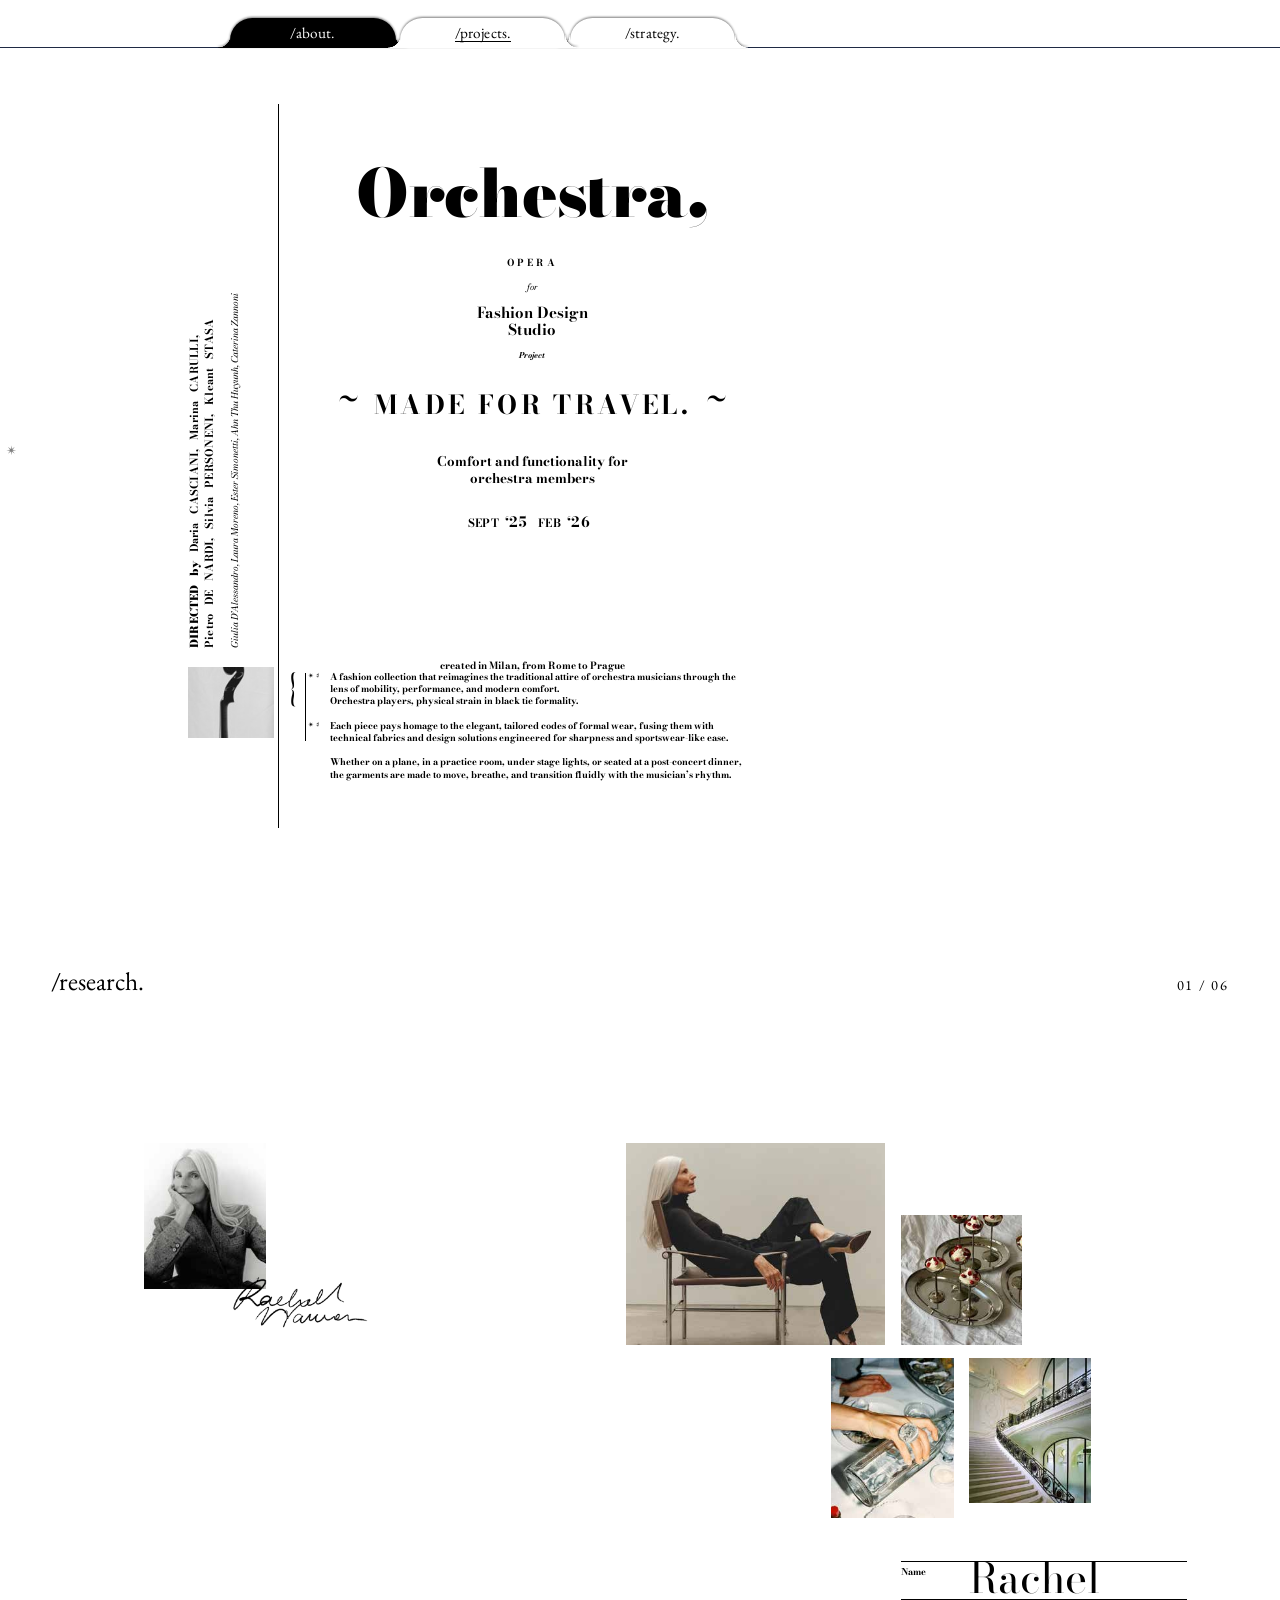
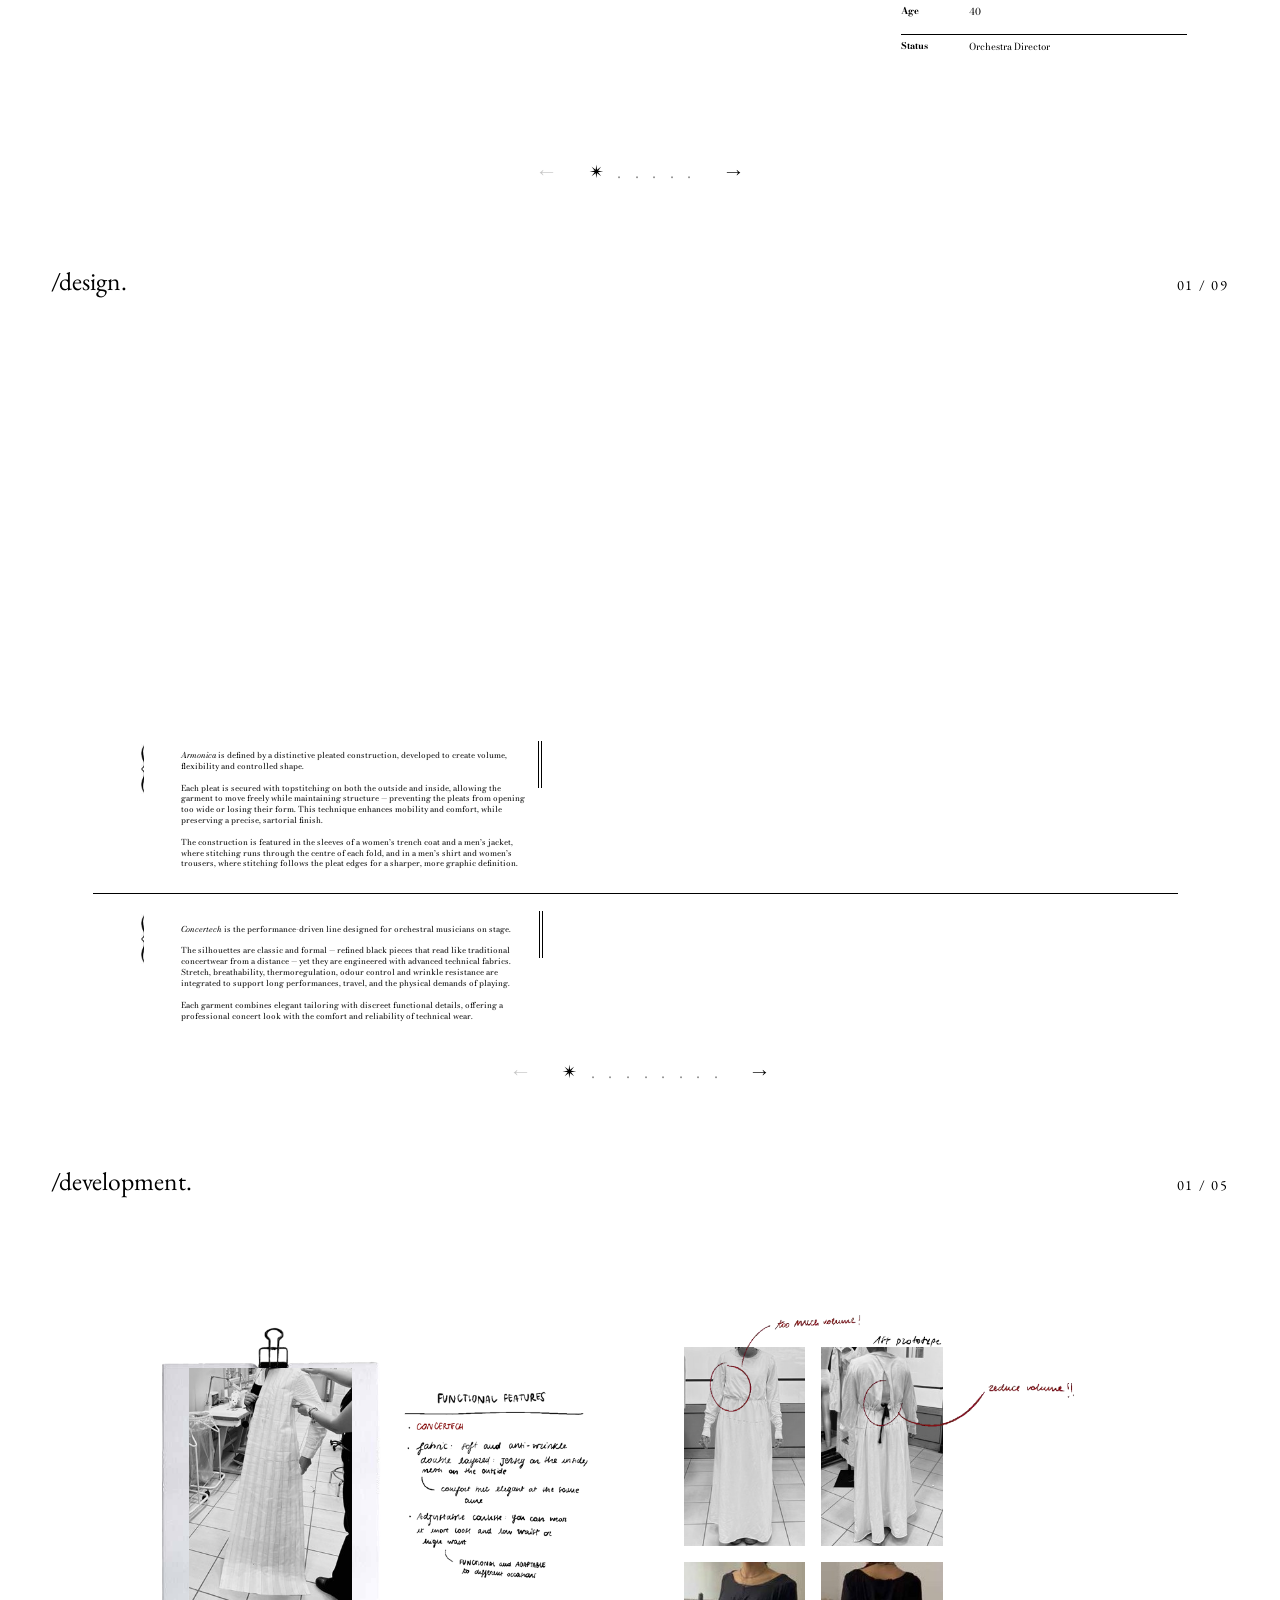
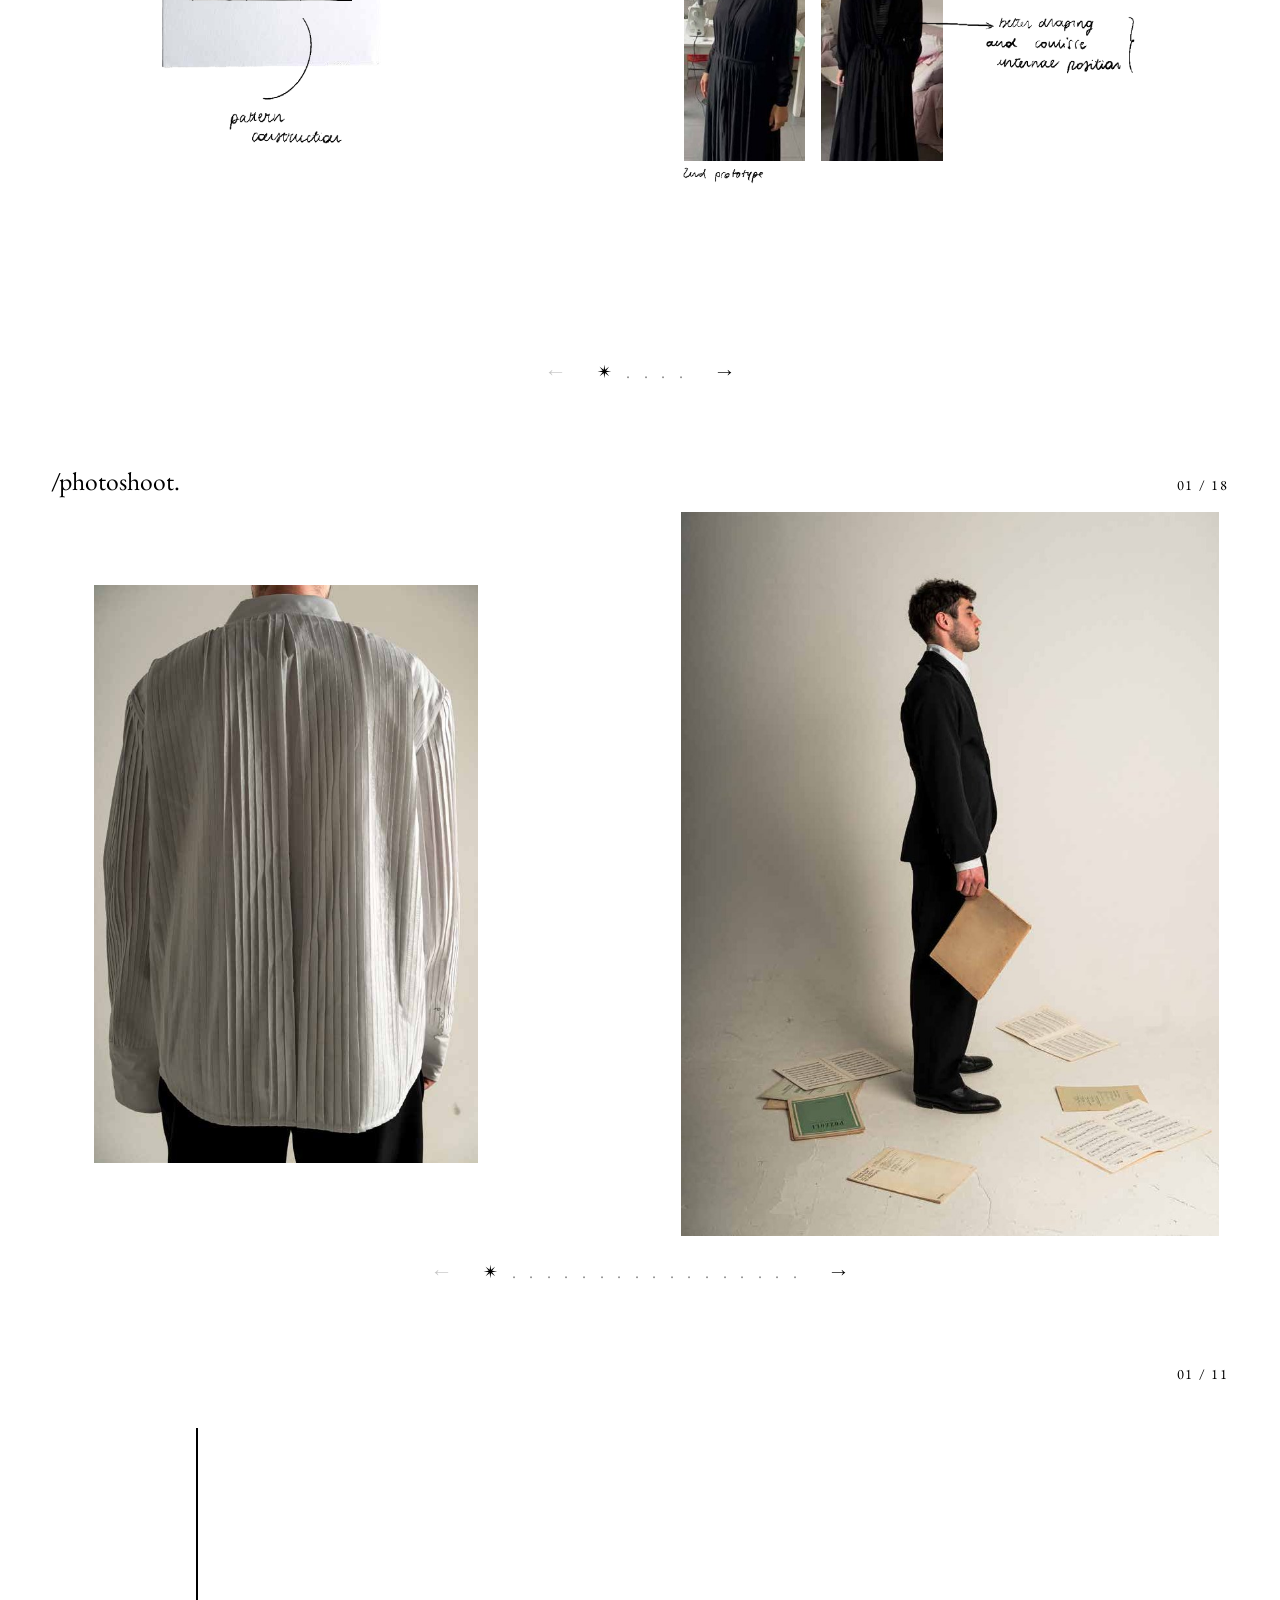
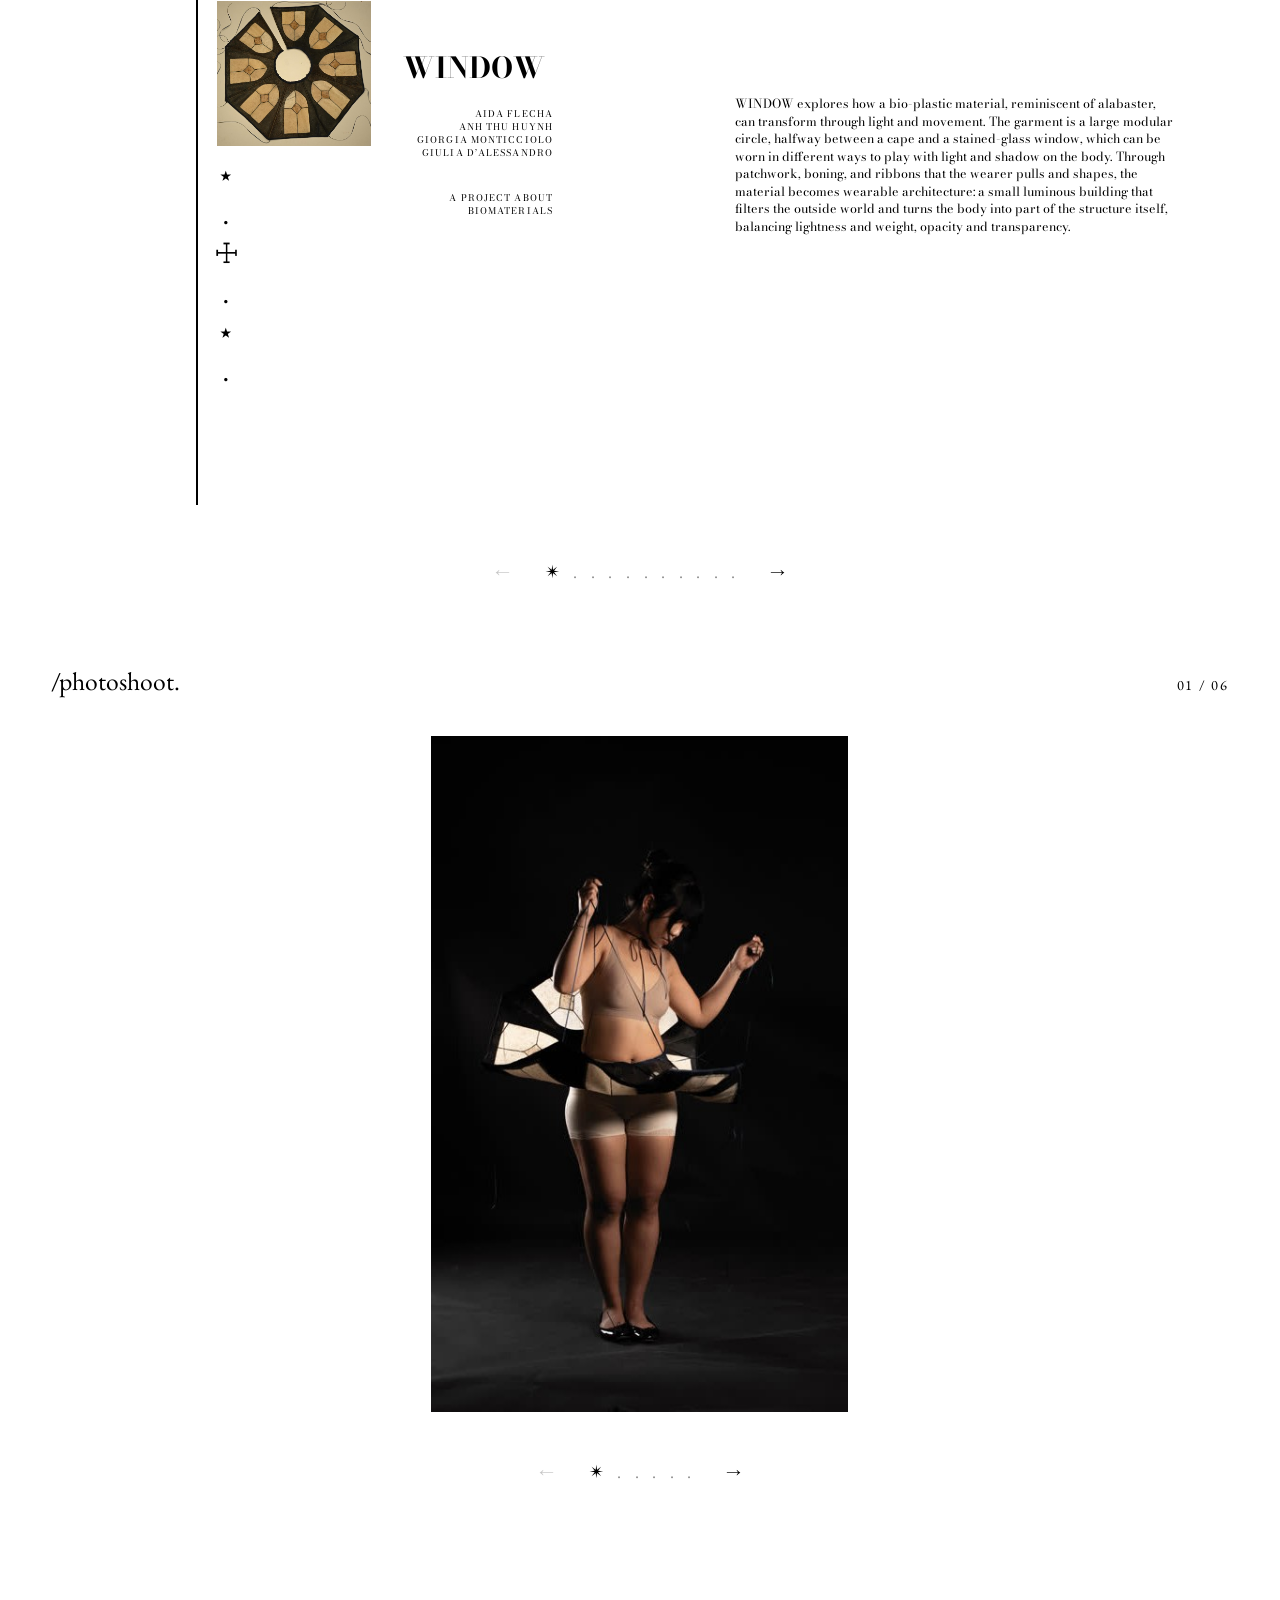
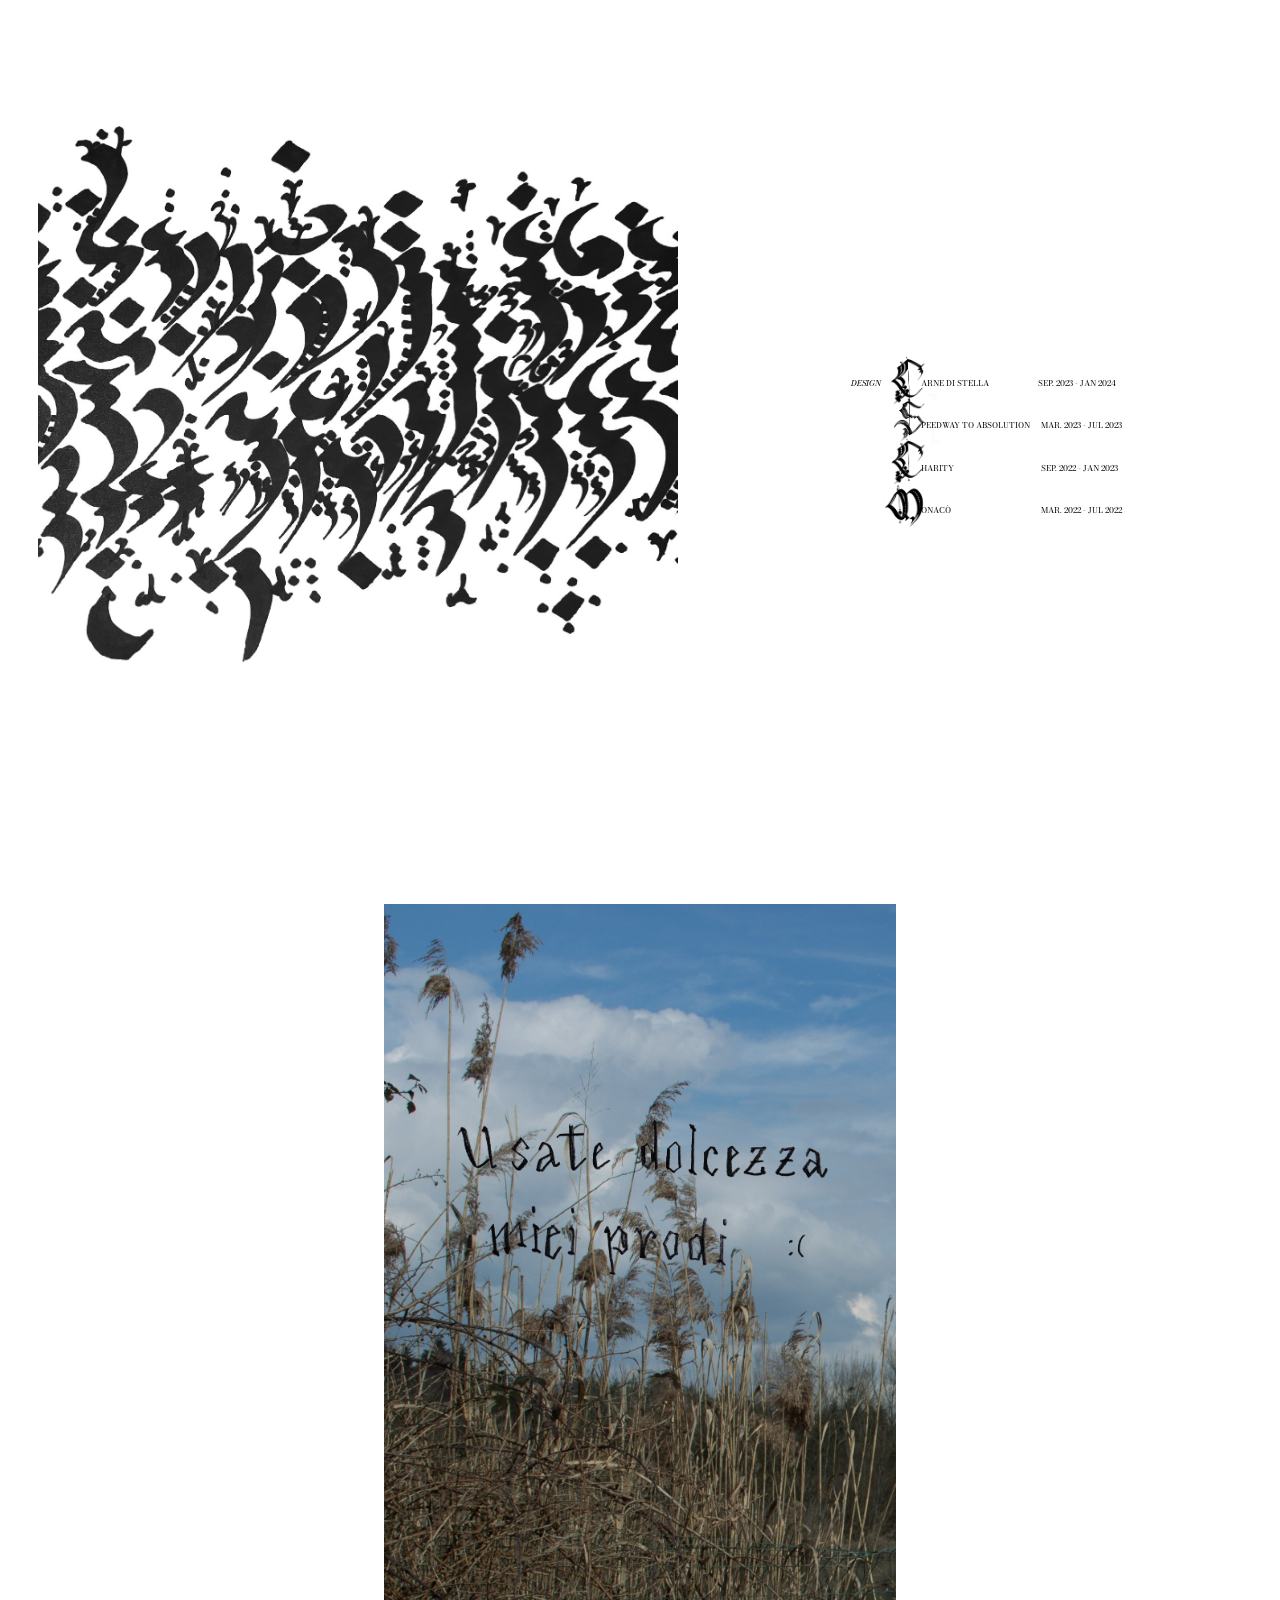
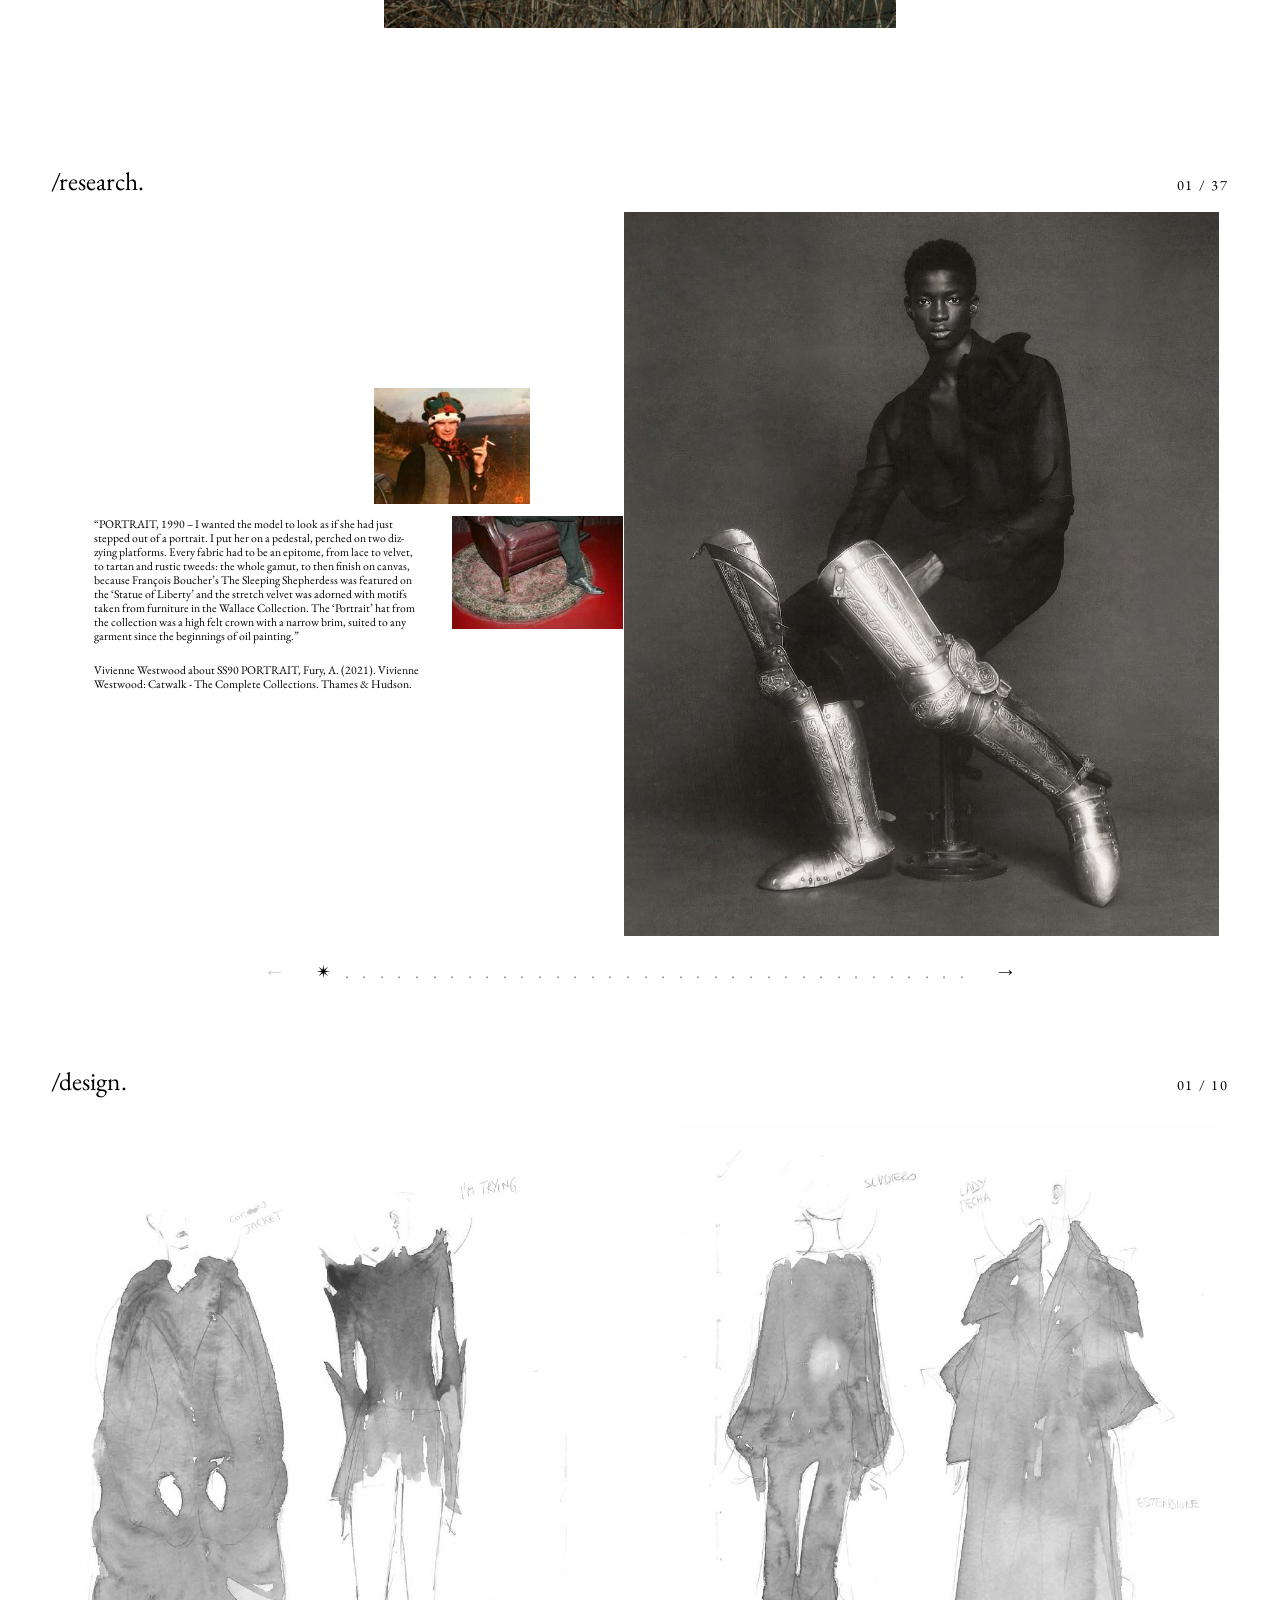
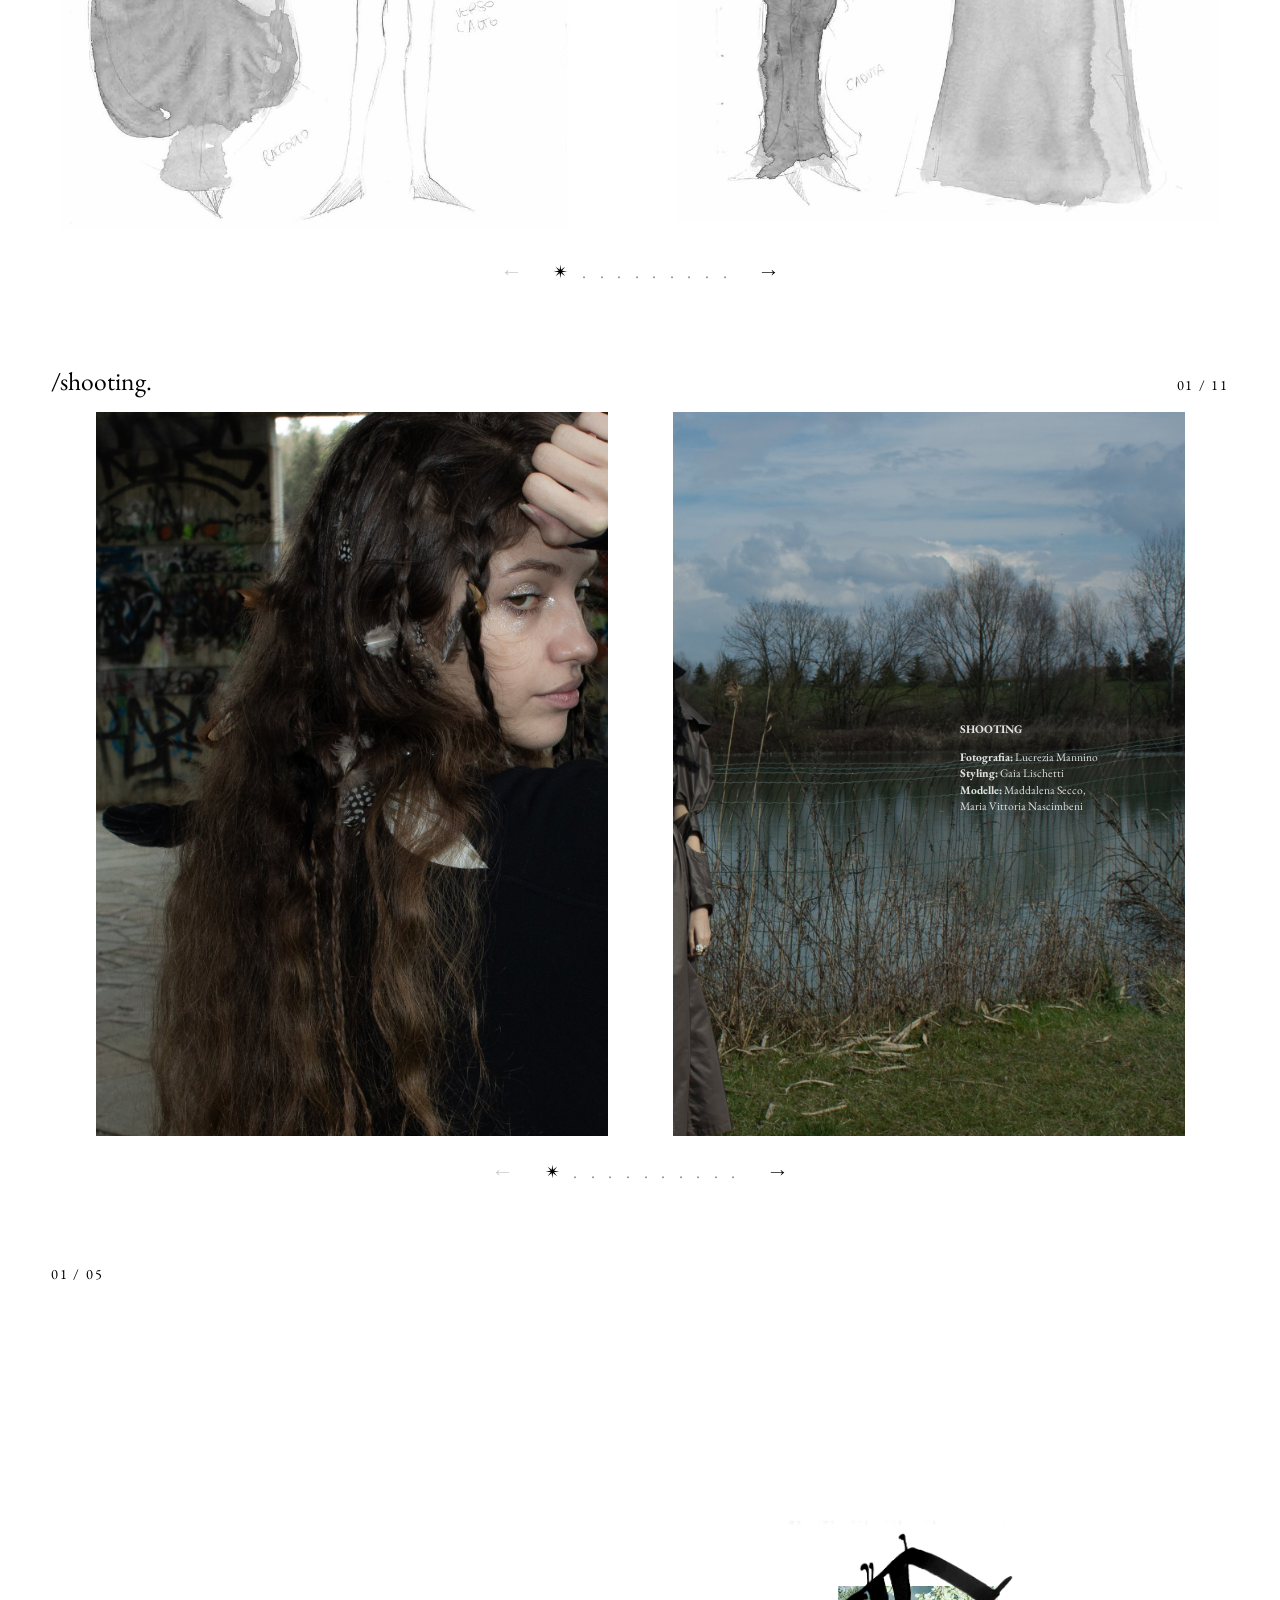
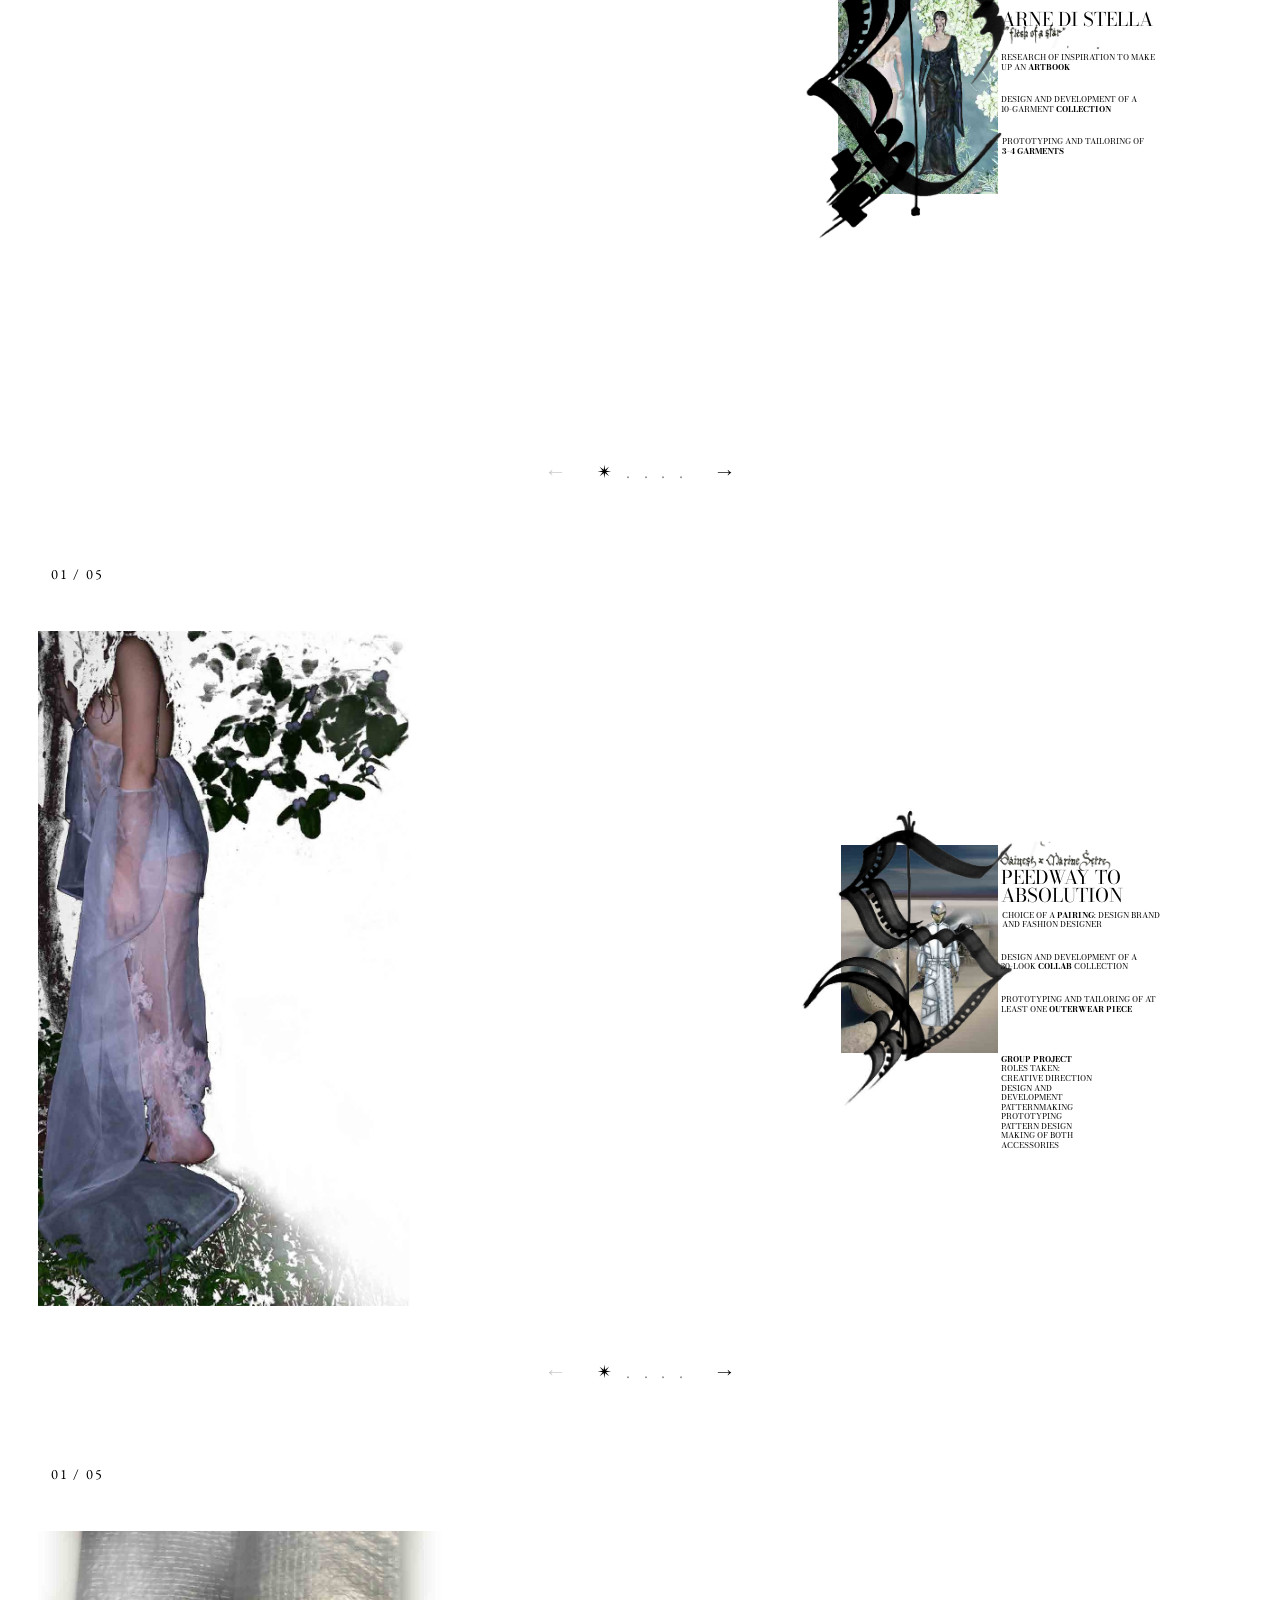
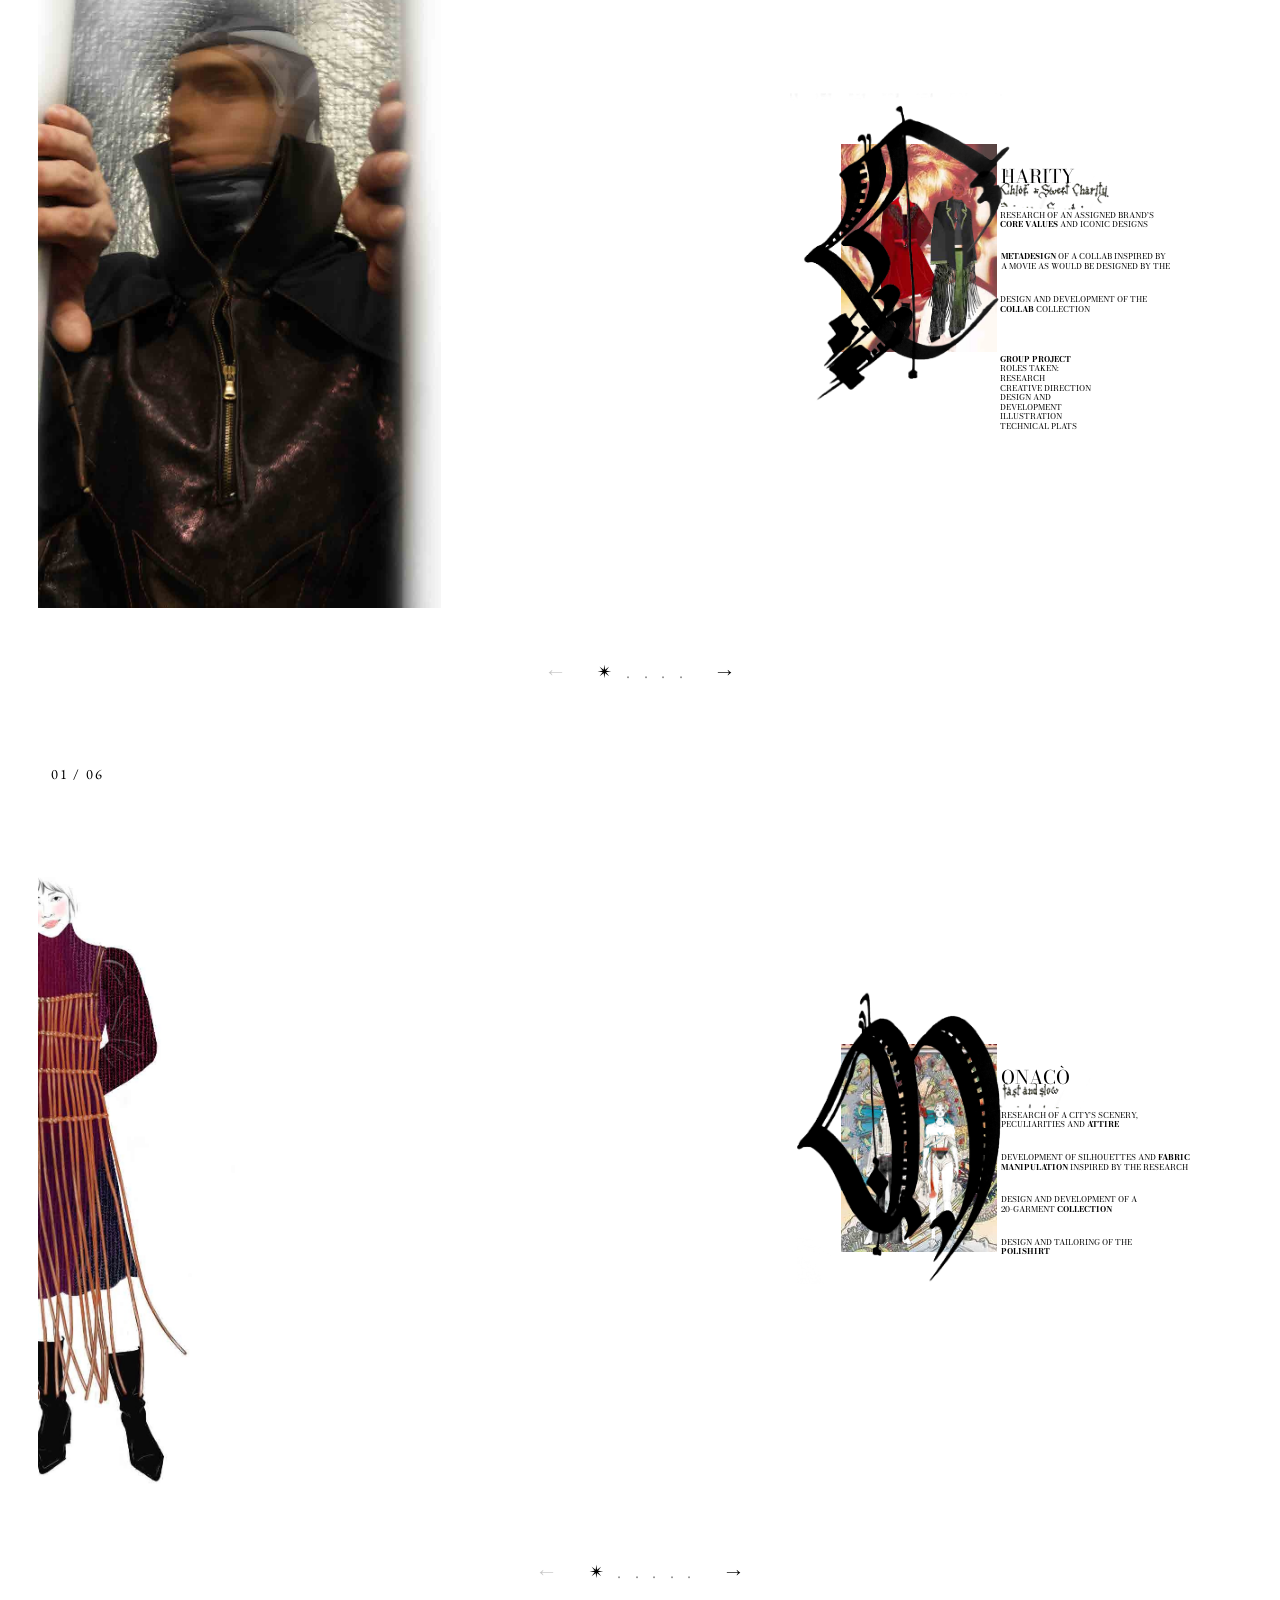
==== commit 3e61b2aa: "aggiornamento claude" ====
--- a/projects.html
+++ b/projects.html
@@ -50,8 +50,9 @@
     <nav aria-label="Navigazione principale">
       <a href="index.html">/about.</a>
       <a href="projects.html" aria-current="page">/projects.</a>
-      <a href="weightlifting.html">/weightlifting.</a>
-      <a href="illustration.html">/illustration.</a>
+      <!-- nascosto per ora (da completare): togli i commenti per riattivarlo -->
+      <!-- <a href="weightlifting.html">/weightlifting.</a> -->
+      <!-- <a href="illustration.html">/illustration.</a> -->
       <a href="strategy.html">/strategy.</a>
     </nav>
   </header>
@@ -60,8 +61,8 @@
   <div class="tabs-bar" aria-hidden="true">
     <span class="tab tab--1"></span>
     <span class="tab tab--2"></span>
-    <span class="tab tab--3"></span>
-    <span class="tab tab--4"></span>
+    <!-- <span class="tab tab--3"></span> -->
+    <!-- <span class="tab tab--4"></span> -->
     <span class="tab tab--5"></span>
   </div>
 
@@ -714,14 +715,513 @@
     </article>
 
     <!-- ================== USATE DOLCEZZA MIEI PRODI ================== -->
-    <article class="project" id="usate-dolcezza">
-      <section class="cover cover--soon" aria-label="Usate dolcezza miei prodi — copertina">
+    <!-- Come Orchestra: copertina, poi una sezione per volta (research → design → shooting).
+         La sezione development si aggiunge copiando un blocco <section class="chapter"> qui sotto
+         (cambia id, titolo e aria-label) e incollando le pagine <div class="page"> dentro. -->
+    <article class="project project--wide" id="usate-dolcezza">
+
+      <!-- ---------- Copertina (foto con la scritta a matita) ---------- -->
+      <section class="cover cover--photo" aria-label="Usate dolcezza miei prodi — copertina">
         <div class="sheet">
-          <span class="cover__line" aria-hidden="true"></span>
-          <div class="cover__main">
-            <h1 class="cover__title cover__title--long">Usate dolcezza miei prodi</h1>
-            <p class="cover__kind">Exercise gentleness my brave ones</p>
-          </div>
+          <figure class="item" style="--x:27.9%; --y:0%; --w:44.2%; --r:0.707"><img src="img/tesi/shoot-01.jpg" alt="Usate dolcezza miei prodi" draggable="false" loading="lazy"></figure>
+        </div>
+      </section>
+
+      <!-- Vecchia pagina titolo (scritta a matita su bianco), nascosta: per riattivarla togli i segni di commento
+          <div class="page" data-section=""><div class="sheet">
+            <figure class="item" style="--x:22.34%; --y:17.0%; --w:55.31%; --r:1.422"><img src="img/tesi/tesi-r-01-1.jpg" alt="" draggable="false" loading="lazy"></figure>
+            <figure class="item" style="--x:22.34%; --y:17.0%; --w:55.31%; --r:1.422"><img src="img/tesi/tesi-r-01-2.png" alt="" draggable="false" loading="lazy"></figure>
+          </div></div>
+      -->
+
+      <!-- ---------- research ---------- -->
+      <section class="chapter" id="usate-dolcezza-research">
+        <header class="chapter__head">
+          <h2 class="chapter__title">/research.</h2>
+          <p class="chapter__count" aria-hidden="true"></p>
+        </header>
+        <div class="hscroll" tabindex="0" aria-label="Usate dolcezza miei prodi — research (fino ai capi)">
+
+          <!-- Pagina 3 -->
+          <div class="page"><div class="sheet">
+            <figure class="item" style="--x:48.59%; --y:0.0%; --w:51.41%; --r:0.823"><img src="img/tesi/tesi-r-03-1.jpg" alt="" draggable="false" loading="lazy"></figure>
+            <figure class="item" style="--x:33.77%; --y:41.93%; --w:14.77%; --r:1.507"><img src="img/tesi/tesi-r-03-2.jpg" alt="" draggable="false" loading="lazy"></figure>
+            <figure class="item" style="--x:27.06%; --y:24.25%; --w:13.45%; --r:1.333"><img src="img/tesi/tesi-r-03-3.png" alt="" draggable="false" loading="lazy"></figure>
+            <p class="txt txt--serif" style="--x:2.81%; --y:42.08%; --fs:1.013; --lh:1.20">“PORTRAIT, 1990 – I wanted the model to look as if she had just<br>stepped out of a portrait. I put her on a pedestal, perched on two diz-<br>zying platforms. Every fabric had to be an epitome, from lace to velvet,<br>to tartan and rustic tweeds: the whole gamut, to then finish on canvas,<br>because François Boucher’s The Sleeping Shepherdess was featured on<br>the ‘Statue of Liberty’ and the stretch velvet was adorned with motifs<br>taken from furniture in the Wallace Collection. The ‘Portrait’ hat from<br>the collection was a high felt crown with a narrow brim, suited to any<br>garment since the beginnings of oil painting.”</p>
+            <p class="txt txt--serif" style="--x:2.81%; --y:62.33%; --fs:1.013; --lh:1.20">Vivienne Westwood about SS90 PORTRAIT, Fury, A. (2021). Vivienne<br>Westwood: Catwalk - The Complete Collections. Thames &amp; Hudson.</p>
+          </div></div>
+
+          <!-- Pagina 4 -->
+          <div class="page"><div class="sheet">
+            <i class="sw" style="--x:0%; --y:40.2%; --w:23.7%; --h:18.8%; --c:#040304"></i>
+            <i class="sw" style="--x:2.8%; --y:91.4%; --w:13.0%; --h:3.4%; --c:#8a2022"></i>
+            <i class="sw" style="--x:15.8%; --y:91.4%; --w:12.0%; --h:3.4%; --c:#796157"></i>
+            <i class="sw" style="--x:27.8%; --y:91.4%; --w:4.8%; --h:3.4%; --c:#966f4a"></i>
+            <i class="sw" style="--x:32.6%; --y:91.4%; --w:3.0%; --h:3.4%; --c:#ceBe8e"></i>
+            <i class="sw" style="--x:35.6%; --y:91.4%; --w:19.0%; --h:3.4%; --c:#ffffff"></i>
+            <i class="sw" style="--x:54.6%; --y:91.4%; --w:8.6%; --h:3.4%; --c:#b3bdb9"></i>
+            <i class="sw" style="--x:63.2%; --y:91.4%; --w:21.2%; --h:3.4%; --c:#707169"></i>
+            <i class="sw" style="--x:82.8%; --y:91.4%; --w:14.2%; --h:3.4%; --c:#0a0b0b"></i>
+            <figure class="item" style="--x:5.59%; --y:42.23%; --w:14.51%; --r:1.651"><img src="img/tesi/tesi-r-04-1.png" alt="" draggable="false" loading="lazy"></figure>
+            <figure class="item" style="--x:51.41%; --y:27.88%; --w:10.74%; --r:0.751"><img src="img/tesi/tesi-r-04-2.jpg" alt="" draggable="false" loading="lazy"></figure>
+            <figure class="item" style="--x:43.11%; --y:51.81%; --w:12.36%; --r:0.678"><img src="img/tesi/tesi-r-04-3.jpg" alt="" draggable="false" loading="lazy"></figure>
+            <figure class="item" style="--x:44.69%; --y:4.5%; --w:14.83%; --r:1.066"><img src="img/tesi/tesi-r-04-4.jpg" alt="" draggable="false" loading="lazy"></figure>
+            <p class="txt txt--serif" style="--x:63.67%; --y:28.01%; --fs:0.938; --lh:1.20">“Since the dialectic between what’s said and what’s seen is irony’s native land, the most<br>classic television irony functions via the juxtaposition of audio and video that don’t ma-<br>tch. What’s seen disproves what’s said. A scholarly article on network news describes a<br>famous interview with a corporate guy from United Fruit on a CBS special about Guate-<br>mala: “I sure don’t know of anybody being so-called ‘oppressed,’” this guy, in a ‘70s leisure<br>suit and bad comb-over, tells Ed Rabel. “I think this is just something that some reporters<br>have thought up.” The whole interview is intercut with commentless footage of big-bellied<br>kids in Guatemalan slums and union leaders lying with their throats cut in the mud.”</p>
+            <p class="txt txt--serif" style="--x:63.67%; --y:53.51%; --fs:0.938; --lh:1.20">Wallace, D. F. (1993). E unibus pluram: Television and U.S. fiction. Review of Contempo-<br>rary Fiction, 13(2), 151–194.</p>
+          </div></div>
+
+          <!-- Pagina 5 -->
+          <div class="page"><div class="sheet">
+            <figure class="item" style="--x:45.32%; --y:18.6%; --w:29.05%; --r:1.061"><img src="img/tesi/tesi-r-05-1.jpg" alt="" draggable="false" loading="lazy"></figure>
+            <figure class="item" style="--x:76.03%; --y:36.1%; --w:20.05%; --r:0.955"><img src="img/tesi/tesi-r-05-2.jpg" alt="" draggable="false" loading="lazy"></figure>
+            <p class="txt txt--serif" style="--x:4.02%; --y:42.67%; --fs:1.641; --lh:1.20">“In the collection of the Musée Historique des Tissus in<br>Lyons, Westwood examined a rare surviving specimen of a<br>pourpoint – a fourteenth-century quilted doublet designed<br>to be worn under plate armour, its front padded to fill out a<br>convex breastplate and with a large grande assiette armho-<br>le that allowed 360-degree arm movement. These archaic<br>details – specifically the sleeve construction – were transla-<br>ted by Westwood into strikingly futuristic cuts that she and<br>Kronthaler continue to use to this day.”</p>
+            <p class="txt txt--serif" style="--x:4.02%; --y:75.48%; --fs:1.641; --lh:1.20">Fury, A. (2021). Vivienne Westwood: Catwalk - The Comple-<br>te Collections. Thames &amp; Hudson.</p>
+          </div></div>
+
+          <!-- Pagina 6 -->
+          <div class="page"><div class="sheet">
+            <figure class="item" style="--x:60.99%; --y:54.27%; --w:11.28%; --r:0.648"><img src="img/tesi/tesi-r-06-1.jpg" alt="" draggable="false" loading="lazy"></figure>
+            <figure class="item" style="--x:35.79%; --y:42.56%; --w:23.87%; --r:0.742"><img src="img/tesi/tesi-r-06-2.jpg" alt="" draggable="false" loading="lazy"></figure>
+            <figure class="item" style="--x:35.79%; --y:23.69%; --w:11.46%; --r:1.061"><img src="img/tesi/tesi-r-06-3.jpg" alt="" draggable="false" loading="lazy"></figure>
+            <p class="txt txt--serif" style="--x:5.30%; --y:5.95%; --fs:1.300; --lh:1.20">“The next real literary “rebels” in this country might well</p>
+            <p class="txt txt--serif" style="--x:5.30%; --y:8.36%; --fs:1.200; --lh:1.20">emerge as some weird bunch of anti-rebels, born oglers who<br>dare somehow to back away from ironic watching, who have<br>the childish gall actually to endorse and instantiate sin-<br>gle-pleated values. Who treat of plain old untrendy human<br>troubles and emotions in U.S. life with reverence and convi-<br>ction. Who eschew self-consciousness and hip fatigue. These<br>anti-rebels would be outdated, of course, before they even<br>started. Dead on the page. Too sincere. Clearly repressed.<br>Backward, quaint, naive, anachronistic. Maybe that’ll be the<br>point. Maybe that’s why they’ll be the next real rebels. Real<br>rebels, as far as I can see, risk disapproval. The old post-<br>modern insurgents risked the gasp and the squeal: shock,<br>disgust, outrage, censorship, accusations of socialism, anar-<br>chism, nihilism. Today’s risks are different. The new rebels<br>might be artists willing to risk the yawn, the rolled eye, the<br>cool smile, the nudged rib, the parody of gifted ironists, the<br>“Oh, how banal.” To risk accusations of sentimentality, me-<br>lodrama. Of overcredulity. Of softness. Of willingness to be<br>fooled by a world of dedicated looking-handlers who count<br>on art’s ironic distance from mediocre reality to make the<br>whole mess feel tolerable.”</p>
+            <p class="txt txt--serif" style="--x:73.60%; --y:54.44%; --fs:1.200; --lh:1.20">«THESE SHOULDERS ARE A RESPONSE<br>TO FEAR AND ANXIETY; DEFIANCE IN<br>THE FACE OF THREAT.»</p>
+            <p class="txt txt--serif" style="--x:5.30%; --y:61.46%; --fs:1.200; --lh:1.15">Wallace, D. F. (1993). E unibus pluram: Television and U.S.<br>fiction. Review of Contemporary Fiction, 13(2), 151–194.</p>
+            <p class="txt txt--serif" style="--x:73.60%; --y:63.66%; --fs:1.200; --lh:1.20">Rick Owens about SS21 “Gethsemane”</p>
+          </div></div>
+
+          <!-- Pagina 7 -->
+          <div class="page page--peek"><div class="sheet">
+            <figure class="item" style="--x:0.0%; --y:15.55%; --w:43.33%; --r:1.0"><img src="img/tesi/tesi-r-07-1.jpg" alt="" draggable="false" loading="lazy"></figure>
+            <figure class="item" style="--x:56.67%; --y:15.61%; --w:43.33%; --r:1.0"><img src="img/tesi/tesi-r-07-2.jpg" alt="" draggable="false" loading="lazy"></figure>
+            <p class="txt txt--serif vtxt" style="--x:41.40%; --y:18.68%; --fs:1.300; --p:1.560">COMMES DES GARÇONS <b>BLAZER</b></p>
+            <p class="txt txt--serif vtxt" style="--x:54.85%; --y:4.82%; --fs:1.083; --p:1.300"><i>Spring/Summer 2016 </i><b><i><span class="q ql">“</span>ARMOR OF PEACE<span class="q qr">”</span> </i></b><i>collection</i></p>
+          </div></div>
+
+          <!-- Pagina 8 -->
+          <div class="page page--peek"><div class="sheet">
+            <figure class="item" style="--x:0.31%; --y:19.68%; --w:46.88%; --r:1.432"><img src="img/tesi/tesi-r-08-1.jpg" alt="" draggable="false" loading="lazy"></figure>
+            <figure class="item" style="--x:52.81%; --y:19.68%; --w:46.87%; --r:1.432"><img src="img/tesi/tesi-r-08-2.jpg" alt="" draggable="false" loading="lazy"></figure>
+            <p class="txt txt--serif" style="--x:14.41%; --y:74.04%; --fs:1.406; --lh:1.20">details: <b>OPEN ARMPIT SEAM</b></p>
+            <p class="txt txt--serif" style="--x:67.06%; --y:74.04%; --fs:1.406; --lh:1.20">details: <b>OPEN ELBOW SEAM</b></p>
+          </div></div>
+
+          <!-- Pagina 9 -->
+          <div class="page page--peek"><div class="sheet">
+            <figure class="item" style="--x:4.53%; --y:0.0%; --w:41.65%; --r:0.666"><img src="img/tesi/tesi-r-09-1.jpg" alt="" draggable="false" loading="lazy"></figure>
+            <figure class="item" style="--x:55.8%; --y:19.03%; --w:39.66%; --r:1.04"><img src="img/tesi/tesi-r-09-2.png" alt="" draggable="false" loading="lazy"></figure>
+            <p class="txt txt--serif vtxt" style="--x:22.68%; --y:3.34%; --fs:1.336; --p:1.604">COMMES DES GARÇONS <b>HOMME</b></p>
+            <p class="txt txt--serif vtxt" style="--x:53.93%; --y:2.40%; --fs:1.114; --p:1.336"><i>Spring/Summer 2016 </i><b><i><span class="q ql">“</span>ARMOR OF PEACE<span class="q qr">”</span> </i></b><i>collection</i></p>
+          </div></div>
+
+          <!-- Pagina 10 -->
+          <div class="page page--peek"><div class="sheet">
+            <figure class="item" style="--x:1.21%; --y:8.98%; --w:40.2%; --r:0.831"><img src="img/tesi/tesi-r-10-1.png" alt="" draggable="false" loading="lazy"></figure>
+            <figure class="item" style="--x:63.74%; --y:12.0%; --w:36.15%; --r:0.748"><img src="img/tesi/tesi-r-10-2.png" alt="" draggable="false" loading="lazy"></figure>
+            <p class="txt txt--serif vtxt" style="--x:43.31%; --y:6.29%; --fs:1.283; --p:1.539">COMMES DES GARÇONS <b>HOMME</b></p>
+            <p class="txt txt--serif vtxt" style="--x:56.25%; --y:5.41%; --fs:1.069; --p:1.283"><i>Spring/Summer 2016 </i><b><i><span class="q ql">“</span>ARMOR OF PEACE<span class="q qr">”</span> </i></b><i>collection</i></p>
+          </div></div>
+
+          <!-- Pagina 11 -->
+          <div class="page page--peek"><div class="sheet">
+            <figure class="item" style="--x:0.0%; --y:1.85%; --w:41.76%; --r:0.706"><img src="img/tesi/tesi-r-11-1.png" alt="" draggable="false" loading="lazy"></figure>
+            <figure class="item" style="--x:55.46%; --y:3.15%; --w:44.54%; --r:0.75"><img src="img/tesi/tesi-r-11-2.png" alt="" draggable="false" loading="lazy"></figure>
+            <p class="txt txt--serif vtxt" style="--x:42.03%; --y:13.38%; --fs:1.172; --p:1.407">COMMES DES GARÇONS <b>HOMME</b></p>
+            <p class="txt txt--serif vtxt" style="--x:53.86%; --y:12.58%; --fs:0.977; --p:1.172"><i>Spring/Summer 2016 </i><b><i><span class="q ql">“</span>ARMOR OF PEACE<span class="q qr">”</span> </i></b><i>collection</i></p>
+          </div></div>
+
+          <!-- Pagina 12 -->
+          <div class="page page--peek"><div class="sheet">
+            <figure class="item" style="--x:65.62%; --y:22.01%; --w:34.38%; --r:0.986"><img src="img/tesi/tesi-r-12-1.png" alt="" draggable="false" loading="lazy"></figure>
+            <figure class="item" style="--x:0.0%; --y:22.01%; --w:36.29%; --r:1.041"><img src="img/tesi/tesi-r-12-2.png" alt="" draggable="false" loading="lazy"></figure>
+            <p class="txt txt--serif vtxt" style="--x:43.72%; --y:20.39%; --fs:1.306; --p:1.567">PHENOMENON <b>BLAZER SAMPLE</b></p>
+            <p class="txt txt--serif vtxt" style="--x:56.89%; --y:8.31%; --fs:1.088; --p:1.306"><i>Fall/winter 2010 </i><b><i><span class="q ql">“</span>KNIGHT ARMOR<span class="q qr">”</span> </i></b><i>collection</i></p>
+            <i class="sw" style="--x:59.0%; --y:14.3%; --w:12.4%; --h:14.0%; --c:#fff"></i>
+            <i class="sw" style="--x:96.2%; --y:13.4%; --w:3.8%; --h:14.0%; --c:#fff"></i>
+          </div></div>
+
+          <!-- Pagina 13 -->
+          <div class="page page--peek"><div class="sheet">
+            <figure class="item" style="--x:2.72%; --y:17.52%; --w:33.94%; --r:0.866"><img src="img/tesi/tesi-r-13-1.png" alt="" draggable="false" loading="lazy"></figure>
+            <figure class="item" style="--x:63.73%; --y:11.8%; --w:36.27%; --r:0.795"><img src="img/tesi/tesi-r-13-2.png" alt="" draggable="false" loading="lazy"></figure>
+            <p class="txt txt--serif vtxt" style="--x:44.84%; --y:7.57%; --fs:1.273; --p:1.528">20471120 <b><span class="q ql">“</span>DEFORMED CRESCENT<span class="q qr">”</span> BLAZER</b></p>
+            <p class="txt txt--serif vtxt" style="--x:57.69%; --y:11.11%; --fs:1.061; --p:1.273"><i>Spring/Summer 1997 </i><b><i><span class="q ql">“</span>TWINS<span class="q qr">”</span> </i></b><i>collection</i></p>
+            <i class="sw" style="--x:0%; --y:10.4%; --w:5.3%; --h:13.1%; --c:#fff"></i>
+          </div></div>
+
+          <!-- Pagina 14 -->
+          <div class="page page--peek"><div class="sheet">
+            <figure class="item" style="--x:0.0%; --y:9.02%; --w:45.4%; --r:0.886"><img src="img/tesi/tesi-r-14-1.jpg" alt="" draggable="false" loading="lazy"></figure>
+            <figure class="item" style="--x:55.65%; --y:9.19%; --w:44.35%; --r:0.868"><img src="img/tesi/tesi-r-14-2.png" alt="" draggable="false" loading="lazy"></figure>
+            <p class="txt txt--serif vtxt" style="--x:43.50%; --y:16.95%; --fs:1.276; --p:1.531">YUN TAKAHASHI<span class="q qr">’</span>S <b><span class="q ql">“</span>FENCING JACKET<span class="q qr">”</span></b></p>
+            <p class="txt txt--serif vtxt" style="--x:56.37%; --y:16.95%; --fs:1.063; --p:1.276"><i>Spring/Summer 2017</i></p>
+          </div></div>
+
+          <!-- Pagina 15 -->
+          <div class="page page--peek"><div class="sheet">
+            <figure class="item" style="--x:0.0%; --y:21.49%; --w:48.08%; --r:1.314"><img src="img/tesi/tesi-r-15-1.jpg" alt="" draggable="false" loading="lazy"></figure>
+            <figure class="item" style="--x:46.06%; --y:19.97%; --w:53.94%; --r:1.5"><img src="img/tesi/tesi-r-15-2.jpg" alt="" draggable="false" loading="lazy"></figure>
+          </div></div>
+
+          <!-- Pagina 16 -->
+          <div class="page page--peek"><div class="sheet">
+            <figure class="item" style="--x:34.25%; --y:31.62%; --w:20.45%; --r:0.702"><img src="img/tesi/tesi-r-16-1.png" alt="" draggable="false" loading="lazy"></figure>
+            <figure class="item" style="--x:0.0%; --y:15.74%; --w:32.11%; --r:0.75"><img src="img/tesi/tesi-r-16-2.png" alt="" draggable="false" loading="lazy"></figure>
+            <figure class="item" style="--x:58.35%; --y:15.83%; --w:20.83%; --r:1.0"><img src="img/tesi/tesi-r-16-3.png" alt="" draggable="false" loading="lazy"></figure>
+            <figure class="item" style="--x:79.17%; --y:15.83%; --w:20.83%; --r:1.0"><img src="img/tesi/tesi-r-16-4.png" alt="" draggable="false" loading="lazy"></figure>
+            <figure class="item" style="--x:59.4%; --y:47.08%; --w:18.13%; --r:0.931"><img src="img/tesi/tesi-r-16-5.png" alt="" draggable="false" loading="lazy"></figure>
+            <figure class="item" style="--x:78.72%; --y:47.08%; --w:20.95%; --r:1.0"><img src="img/tesi/tesi-r-16-6.png" alt="" draggable="false" loading="lazy"></figure>
+          </div></div>
+
+          <!-- Pagina 17 -->
+          <div class="page page--peek"><div class="sheet">
+            <figure class="item" style="--x:0.0%; --y:18.73%; --w:39.4%; --r:1.145"><img src="img/tesi/tesi-r-17-1.png" alt="" draggable="false" loading="lazy"></figure>
+            <figure class="item" style="--x:60.6%; --y:19.71%; --w:39.4%; --r:1.166"><img src="img/tesi/tesi-r-17-2.png" alt="" draggable="false" loading="lazy"></figure>
+            <p class="txt txt--serif" style="--x:69.14%; --y:75.81%; --fs:1.222; --lh:1.20">CORSET WITH DETACHABLE SLEEVES,</p>
+            <p class="txt txt--serif" style="--x:74.24%; --y:78.16%; --fs:1.222; --lh:1.20">from the same collection</p>
+          </div></div>
+
+          <!-- Pagina 18 -->
+          <div class="page page--peek"><div class="sheet">
+            <figure class="item" style="--x:0.0%; --y:1.7%; --w:42.32%; --r:0.71"><img src="img/tesi/tesi-r-18-1.png" alt="" draggable="false" loading="lazy"></figure>
+            <figure class="item" style="--x:55.29%; --y:2.94%; --w:44.71%; --r:0.75"><img src="img/tesi/tesi-r-18-2.png" alt="" draggable="false" loading="lazy"></figure>
+            <p class="txt txt--serif vtxt" style="--x:42.82%; --y:13.69%; --fs:1.032; --p:1.238">COMMES DES GARÇONS <b>SHOULDER PIECE</b></p>
+            <p class="txt txt--serif vtxt" style="--x:53.54%; --y:11.63%; --fs:0.860; --p:1.032"><i>Spring/Summer 2016 </i><b><i><span class="q ql">“</span>ARMOR OF PEACE<span class="q qr">”</span> </i></b><i>collection</i></p>
+          </div></div>
+
+          <!-- Pagina 19 -->
+          <div class="page page--peek"><div class="sheet">
+            <figure class="item" style="--x:69.3%; --y:5.64%; --w:30.7%; --r:0.566"><img src="img/tesi/tesi-r-19-1.png" alt="" draggable="false" loading="lazy"></figure>
+            <figure class="item" style="--x:0.0%; --y:12.04%; --w:33.58%; --r:0.727"><img src="img/tesi/tesi-r-19-2.png" alt="" draggable="false" loading="lazy"></figure>
+            <p class="txt txt--serif vtxt" style="--x:43.71%; --y:18.66%; --fs:1.406; --p:1.688">RICK <b>OWENS MOTO JACKET</b></p>
+            <p class="txt txt--serif vtxt" style="--x:58.33%; --y:1.00%; --fs:1.172; --p:1.406"><i>Spring/Summer 2009 </i><b><i><span class="q ql">“</span>STRUTTER<span class="q qr">”</span> </i></b><i>collection</i></p>
+          </div></div>
+
+          <!-- Pagina 20 -->
+          <div class="page page--peek"><div class="sheet">
+            <figure class="item" style="--x:63.75%; --y:19.03%; --w:36.25%; --r:0.92"><img src="img/tesi/tesi-r-20-1.png" alt="" draggable="false" loading="lazy"></figure>
+            <figure class="item" style="--x:0.0%; --y:18.09%; --w:34.95%; --r:0.874"><img src="img/tesi/tesi-r-20-2.png" alt="" draggable="false" loading="lazy"></figure>
+            <p class="txt txt--serif vtxt" style="--x:41.52%; --y:21.38%; --fs:1.298; --p:1.558">RICK <b>OWENS MOTO JACKET</b></p>
+            <p class="txt txt--serif vtxt" style="--x:55.01%; --y:5.07%; --fs:1.082; --p:1.298"><i>Spring/Summer 2009 </i><b><i><span class="q ql">“</span>STRUTTER<span class="q qr">”</span> </i></b><i>collection</i></p>
+            <p class="txt txt--serif" style="--x:68.44%; --y:84.25%; --fs:1.298; --lh:1.20">Details: <b>scooped armpits with elastic undersleeve</b></p>
+          </div></div>
+
+          <!-- Pagina 21 -->
+          <div class="page page--peek"><div class="sheet">
+            <figure class="item" style="--x:58.87%; --y:17.53%; --w:41.13%; --r:1.0"><img src="img/tesi/tesi-r-21-1.png" alt="" draggable="false" loading="lazy"></figure>
+            <figure class="item" style="--x:0.0%; --y:16.9%; --w:40.47%; --r:0.927"><img src="img/tesi/tesi-r-21-2.png" alt="" draggable="false" loading="lazy"></figure>
+            <p class="txt txt--serif vtxt" style="--x:44.72%; --y:11.10%; --fs:1.226; --p:1.471">VIVIENNE WESTWOOD<span class="q qr">’</span>S <b>CORSET VEST</b></p>
+            <p class="txt txt--serif vtxt" style="--x:52.23%; --y:8.45%; --fs:1.021; --p:1.226"><i>Spring/Summer 1993 </i><b><i><span class="q ql">“</span>CAFE SOCIETY<span class="q qr">”</span> </i></b><i>collection</i></p>
+          </div></div>
+
+          <!-- Pagina 22 -->
+          <div class="page page--peek"><div class="sheet">
+            <figure class="item" style="--x:0.0%; --y:0.0%; --w:37.26%; --r:0.596"><img src="img/tesi/tesi-r-22-1.png" alt="" draggable="false" loading="lazy"></figure>
+            <figure class="item" style="--x:0.0%; --y:3.33%; --w:37.24%; --r:0.638"><img src="img/tesi/tesi-r-22-2.jpg" alt="" draggable="false" loading="lazy"></figure>
+            <figure class="item" style="--x:64.21%; --y:3.33%; --w:35.79%; --r:0.613"><img src="img/tesi/tesi-r-22-3.png" alt="" draggable="false" loading="lazy"></figure>
+            <p class="txt txt--serif vtxt" style="--x:42.11%; --y:11.93%; --fs:1.364; --p:1.637">RICK OWENS <b><span class="q ql">“</span>HOODED BUBBLE<span class="q qr">”</span> COAT</b></p>
+            <p class="txt txt--serif vtxt" style="--x:56.29%; --y:12.76%; --fs:1.137; --p:1.364"><i>Spring/Summer 2023 </i><b><i><span class="q ql">“</span>EDFU<span class="q qr">”</span> </i></b><i>collection</i></p>
+          </div></div>
+
+          <!-- Pagina 23 -->
+          <div class="page page--peek"><div class="sheet">
+            <figure class="item" style="--x:0.0%; --y:1.87%; --w:44.01%; --r:0.731"><img src="img/tesi/tesi-r-23-1.jpg" alt="" draggable="false" loading="lazy"></figure>
+            <figure class="item" style="--x:56.18%; --y:5.45%; --w:43.82%; --r:0.789"><img src="img/tesi/tesi-r-23-2.jpg" alt="" draggable="false" loading="lazy"></figure>
+            <p class="txt txt--serif vtxt" style="--x:44.49%; --y:21.90%; --fs:1.008; --p:1.210">COMMES DES GARÇONS <b>SWEATSHIRT</b></p>
+            <p class="txt txt--serif vtxt" style="--x:54.77%; --y:15.46%; --fs:0.840; --p:1.008"><i>Spring/Summer 2016 </i><b><i><span class="q ql">“</span>ARMOR OF PEACE<span class="q qr">”</span> </i></b><i>collection</i></p>
+          </div></div>
+
+          <!-- Pagina 24 -->
+          <div class="page page--peek"><div class="sheet">
+            <figure class="item" style="--x:0.0%; --y:12.3%; --w:44.83%; --r:1.0"><img src="img/tesi/tesi-r-24-1.png" alt="" draggable="false" loading="lazy"></figure>
+            <figure class="item" style="--x:55.17%; --y:12.3%; --w:44.83%; --r:1.0"><img src="img/tesi/tesi-r-24-2.png" alt="" draggable="false" loading="lazy"></figure>
+            <p class="txt txt--serif vtxt" style="--x:44.01%; --y:18.60%; --fs:1.107; --p:1.328">COMMES DES GARÇONS <b>SWEATSHIRT</b></p>
+            <p class="txt txt--serif vtxt" style="--x:55.29%; --y:11.53%; --fs:0.922; --p:1.107"><i>Spring/Summer 2016 </i><b><i><span class="q ql">“</span>ARMOR OF PEACE<span class="q qr">”</span> </i></b><i>collection</i></p>
+          </div></div>
+
+          <!-- Pagina 25 -->
+          <div class="page page--peek"><div class="sheet">
+            <figure class="item" style="--x:0.0%; --y:11.22%; --w:39.02%; --r:0.75"><img src="img/tesi/tesi-r-25-1.png" alt="" draggable="false" loading="lazy"></figure>
+            <figure class="item" style="--x:60.42%; --y:4.55%; --w:39.58%; --r:0.719"><img src="img/tesi/tesi-r-25-2.png" alt="" draggable="false" loading="lazy"></figure>
+            <p class="txt txt--serif vtxt" style="--x:42.86%; --y:18.00%; --fs:1.213; --p:1.456">COMMES DES GARÇONS <b>SWEATSHIRT</b></p>
+            <p class="txt txt--serif vtxt" style="--x:55.23%; --y:10.26%; --fs:1.011; --p:1.213"><i>Spring/Summer 2016 </i><b><i><span class="q ql">“</span>ARMOR OF PEACE<span class="q qr">”</span> </i></b><i>collection</i></p>
+          </div></div>
+
+          <!-- Pagina 26 -->
+          <div class="page page--peek"><div class="sheet">
+            <figure class="item" style="--x:0.0%; --y:14.97%; --w:44.23%; --r:1.0"><img src="img/tesi/tesi-r-26-1.png" alt="" draggable="false" loading="lazy"></figure>
+            <figure class="item" style="--x:58.82%; --y:19.15%; --w:41.18%; --r:1.056"><img src="img/tesi/tesi-r-26-2.png" alt="" draggable="false" loading="lazy"></figure>
+            <p class="txt txt--serif vtxt" style="--x:47.01%; --y:14.97%; --fs:1.145; --p:1.374">VIVIENNE WESTWOOD <b><span class="q ql">“</span>DIY SWEATSHIRT<span class="q qr">”</span></b></p>
+            <p class="txt txt--serif vtxt" style="--x:53.98%; --y:11.19%; --fs:0.954; --p:1.145"><i>Autumn/Winter 1993 </i><b><i><span class="q ql">“</span>ANGLOMANIA<span class="q qr">”</span> </i></b><i>collection</i></p>
+          </div></div>
+
+          <!-- Pagina 27 -->
+          <div class="page page--peek"><div class="sheet">
+            <figure class="item" style="--x:0.0%; --y:8.37%; --w:39.04%; --r:0.75"><img src="img/tesi/tesi-r-27-1.png" alt="" draggable="false" loading="lazy"></figure>
+            <figure class="item" style="--x:55.86%; --y:8.37%; --w:44.14%; --r:0.848"><img src="img/tesi/tesi-r-27-2.png" alt="" draggable="false" loading="lazy"></figure>
+            <p class="txt txt--serif vtxt" style="--x:40.58%; --y:29.88%; --fs:1.217; --p:1.460">RICK OWENS LILIES</p>
+            <p class="txt txt--serif vtxt" style="--x:53.23%; --y:36.73%; --fs:1.217; --p:1.460"><b>DRAPED DRESS</b></p>
+          </div></div>
+
+          <!-- Pagina 28 -->
+          <div class="page page--peek"><div class="sheet">
+            <figure class="item" style="--x:0.0%; --y:0.0%; --w:43.27%; --r:0.692"><img src="img/tesi/tesi-r-28-1.png" alt="" draggable="false" loading="lazy"></figure>
+            <figure class="item" style="--x:57.52%; --y:0.0%; --w:42.48%; --r:0.68"><img src="img/tesi/tesi-r-28-2.png" alt="" draggable="false" loading="lazy"></figure>
+            <p class="txt txt--serif vtxt" style="--x:41.99%; --y:19.73%; --fs:1.406; --p:1.688">RICK OWENS LILIES</p>
+            <p class="txt txt--serif vtxt" style="--x:56.60%; --y:27.65%; --fs:1.406; --p:1.688"><b>DRAPED DRESS</b></p>
+          </div></div>
+
+          <!-- Pagina 29 -->
+          <div class="page page--peek"><div class="sheet">
+            <figure class="item" style="--x:0.0%; --y:6.1%; --w:39.79%; --r:0.725"><img src="img/tesi/tesi-r-29-1.png" alt="" draggable="false" loading="lazy"></figure>
+            <figure class="item" style="--x:58.05%; --y:5.69%; --w:41.95%; --r:0.757"><img src="img/tesi/tesi-r-29-2.png" alt="" draggable="false" loading="lazy"></figure>
+            <p class="txt txt--serif vtxt" style="--x:42.40%; --y:8.28%; --fs:1.173; --p:1.408">SAINT LAURENT Rive Gauche <b>SLASHED TOP</b></p>
+            <p class="txt txt--serif vtxt" style="--x:54.59%; --y:13.20%; --fs:0.978; --p:1.173"><i>Autumn/Winter 2002</i></p>
+          </div></div>
+
+          <!-- Pagina 30 -->
+          <div class="page page--peek"><div class="sheet">
+            <figure class="item" style="--x:0.0%; --y:16.27%; --w:19.97%; --r:0.474"><img src="img/tesi/tesi-r-30-1.png" alt="" draggable="false" loading="lazy"></figure>
+            <figure class="item" style="--x:21.79%; --y:16.27%; --w:19.97%; --r:0.474"><img src="img/tesi/tesi-r-30-2.png" alt="" draggable="false" loading="lazy"></figure>
+            <figure class="item" style="--x:58.24%; --y:16.27%; --w:19.97%; --r:0.474"><img src="img/tesi/tesi-r-30-3.png" alt="" draggable="false" loading="lazy"></figure>
+            <figure class="item" style="--x:80.03%; --y:16.27%; --w:19.97%; --r:0.474"><img src="img/tesi/tesi-r-30-4.png" alt="" draggable="false" loading="lazy"></figure>
+            <p class="txt txt--serif vtxt" style="--x:43.23%; --y:18.00%; --fs:1.174; --p:1.409">VIVIENNE WESTWOOD ANGLOMANIA</p>
+            <p class="txt txt--serif vtxt" style="--x:55.59%; --y:23.19%; --fs:1.174; --p:1.409"><b><span class="q ql">“</span>DRUNKEN TAILOR<span class="q qr">”</span> CHEMISIER</b></p>
+          </div></div>
+
+          <!-- Pagina 31 -->
+          <div class="page page--peek"><div class="sheet">
+            <figure class="item" style="--x:1.41%; --y:7.06%; --w:41.46%; --r:0.772"><img src="img/tesi/tesi-r-31-1.png" alt="" draggable="false" loading="lazy"></figure>
+            <figure class="item" style="--x:0.0%; --y:19.89%; --w:22.69%; --r:0.603"><img src="img/tesi/tesi-r-31-2.jpg" alt="" draggable="false" loading="lazy"></figure>
+            <figure class="item" style="--x:56.4%; --y:8.51%; --w:43.6%; --r:0.826"><img src="img/tesi/tesi-r-31-3.png" alt="" draggable="false" loading="lazy"></figure>
+            <figure class="item" style="--x:76.64%; --y:19.89%; --w:23.36%; --r:0.594"><img src="img/tesi/tesi-r-31-4.jpg" alt="" draggable="false" loading="lazy"></figure>
+            <p class="txt txt--serif vtxt" style="--x:43.42%; --y:17.26%; --fs:1.148; --p:1.377">RICK OWENS DRKSHDW <b>DENIM SKIRTS</b></p>
+            <p class="txt txt--serif vtxt" style="--x:54.79%; --y:17.45%; --fs:0.956; --p:1.148"><i>Spring/Summer 2023 </i><b><i><span class="q ql">“</span>EDFU<span class="q qr">”</span> </i></b><i>collection</i></p>
+          </div></div>
+
+          <!-- Pagina 32 -->
+          <div class="page page--peek"><div class="sheet">
+            <figure class="item" style="--x:0.0%; --y:0.0%; --w:39.31%; --r:0.629"><img src="img/tesi/tesi-r-32-1.png" alt="" draggable="false" loading="lazy"></figure>
+            <figure class="item" style="--x:60.69%; --y:0.0%; --w:39.31%; --r:0.629"><img src="img/tesi/tesi-r-32-2.png" alt="" draggable="false" loading="lazy"></figure>
+            <p class="txt txt--serif vtxt" style="--x:42.39%; --y:6.95%; --fs:1.406; --p:1.688">RICK OWENS DRKSHDW <b><span class="q ql">“</span>PILLAR SKIRT<span class="q qr">”</span></b></p>
+            <p class="txt txt--serif vtxt" style="--x:56.32%; --y:7.18%; --fs:1.172; --p:1.406"><i>Spring/Summer 2023 </i><b><i><span class="q ql">“</span>EDFU<span class="q qr">”</span> </i></b><i>collection</i></p>
+          </div></div>
+
+          <!-- Pagina 33 -->
+          <div class="page page--peek"><div class="sheet">
+            <figure class="item" style="--x:0.0%; --y:11.25%; --w:46.52%; --r:1.0"><img src="img/tesi/tesi-r-33-1.png" alt="" draggable="false" loading="lazy"></figure>
+            <figure class="item" style="--x:53.73%; --y:11.25%; --w:46.27%; --r:1.0"><img src="img/tesi/tesi-r-33-2.png" alt="" draggable="false" loading="lazy"></figure>
+            <p class="txt txt--serif vtxt" style="--x:46.29%; --y:19.18%; --fs:1.081; --p:1.297">VIVIENNE WESTWOOD<span class="q qr">’</span>S <b>DRAPED MINI</b></p>
+            <p class="txt txt--serif vtxt" style="--x:52.87%; --y:14.71%; --fs:0.900; --p:1.081"><i>Autumn/Winter 1993 </i><b><i><span class="q ql">“</span>ANGLOMANIA<span class="q qr">”</span> </i></b><i>collection</i></p>
+          </div></div>
+
+          <!-- Pagina 34 -->
+          <div class="page page--peek"><div class="sheet">
+            <figure class="item" style="--x:23.31%; --y:32.68%; --w:16.22%; --r:0.749"><img src="img/tesi/tesi-r-34-1.png" alt="" draggable="false" loading="lazy"></figure>
+            <figure class="item" style="--x:0.0%; --y:9.64%; --w:23.31%; --r:0.462"><img src="img/tesi/tesi-r-34-2.png" alt="" draggable="false" loading="lazy"></figure>
+            <figure class="item" style="--x:68.7%; --y:9.64%; --w:31.3%; --r:0.62"><img src="img/tesi/tesi-r-34-3.png" alt="" draggable="false" loading="lazy"></figure>
+            <figure class="item" style="--x:59.09%; --y:32.68%; --w:16.22%; --r:0.749"><img src="img/tesi/tesi-r-34-4.png" alt="" draggable="false" loading="lazy"></figure>
+            <p class="txt txt--serif vtxt" style="--x:42.99%; --y:14.70%; --fs:1.097; --p:1.316">RICK OWENS <b><span class="q ql">“</span>DRAPED<span class="q qr">”</span> SKIRT &amp; MINI</b></p>
+            <p class="txt txt--serif vtxt" style="--x:53.91%; --y:13.68%; --fs:0.914; --p:1.097"><i>Spring/Summer 2024 </i><b><i><span class="q ql">“</span>PORTERVILLE<span class="q qr">”</span> </i></b><i>collection</i></p>
+          </div></div>
+
+          <!-- Pagina 35 -->
+          <div class="page page--peek"><div class="sheet">
+            <figure class="item" style="--x:21.59%; --y:25.33%; --w:24.81%; --r:0.91"><img src="img/tesi/tesi-r-35-1.jpg" alt="" draggable="false" loading="lazy"></figure>
+            <figure class="item" style="--x:0.0%; --y:25.33%; --w:23.43%; --r:0.754"><img src="img/tesi/tesi-r-35-2.png" alt="" draggable="false" loading="lazy"></figure>
+            <figure class="item" style="--x:72.32%; --y:25.33%; --w:27.68%; --r:0.977"><img src="img/tesi/tesi-r-35-3.png" alt="" draggable="false" loading="lazy"></figure>
+            <p class="txt txt--serif vtxt" style="--x:46.96%; --y:16.80%; --fs:1.151; --p:1.381">COMMES DES GARÇONS <b>WOOL SHORTS</b></p>
+            <p class="txt txt--serif vtxt" style="--x:58.88%; --y:10.00%; --fs:0.959; --p:1.151"><i>Spring/Summer 2016 </i><b><i><span class="q ql">“</span>ARMOR OF PEACE<span class="q qr">”</span> </i></b><i>collection</i></p>
+          </div></div>
+
+          <!-- Pagina 36 -->
+          <div class="page page--peek"><div class="sheet">
+            <figure class="item" style="--x:0.0%; --y:0.0%; --w:40.05%; --r:0.641"><img src="img/tesi/tesi-r-36-1.png" alt="" draggable="false" loading="lazy"></figure>
+            <figure class="item" style="--x:58.55%; --y:0.0%; --w:41.45%; --r:0.663"><img src="img/tesi/tesi-r-36-2.png" alt="" draggable="false" loading="lazy"></figure>
+            <p class="txt txt--serif vtxt" style="--x:41.37%; --y:2.95%; --fs:1.406; --p:1.688">RICK OWENS DRKSHDW <b><span class="q ql">“</span>PRISONER<span class="q qr">”</span> SAROUEL</b></p>
+            <p class="txt txt--serif vtxt" style="--x:55.94%; --y:2.95%; --fs:1.172; --p:1.406"><i>Fall/Winter 2021 </i><b><i><span class="q ql">“</span>GETHSEMANE<span class="q qr">”</span> </i></b><i>collection</i></p>
+          </div></div>
+
+          <!-- Pagina 37 -->
+          <div class="page page--peek"><div class="sheet">
+            <figure class="item" style="--x:0.0%; --y:1.44%; --w:34.16%; --r:0.563"><img src="img/tesi/tesi-r-37-1.png" alt="" draggable="false" loading="lazy"></figure>
+            <figure class="item" style="--x:65.84%; --y:1.44%; --w:34.16%; --r:0.563"><img src="img/tesi/tesi-r-37-2.png" alt="" draggable="false" loading="lazy"></figure>
+            <p class="txt txt--serif vtxt" style="--x:43.19%; --y:5.08%; --fs:1.305; --p:1.566">COMMES DES GARÇONS <b>ARMOR DRESS PANTS</b></p>
+            <p class="txt txt--serif vtxt" style="--x:56.73%; --y:5.87%; --fs:1.087; --p:1.305"><i>Fall/Winter 2016 </i><b><i><span class="q ql">“</span>ARMOR OF PEACE<span class="q qr">”</span> </i></b><i>collection</i></p>
+          </div></div>
+
+          <!-- Pagina 38 -->
+          <div class="page page--peek"><div class="sheet">
+            <figure class="item" style="--x:0.0%; --y:7.91%; --w:42.74%; --r:0.812"><img src="img/tesi/tesi-r-38-1.png" alt="" draggable="false" loading="lazy"></figure>
+            <figure class="item" style="--x:61.26%; --y:7.91%; --w:38.74%; --r:0.75"><img src="img/tesi/tesi-r-38-2.png" alt="" draggable="false" loading="lazy"></figure>
+            <p class="txt txt--serif vtxt" style="--x:43.32%; --y:13.11%; --fs:1.208; --p:1.449">RICK OWENS <b>BANANA CUT JEANS</b></p>
+            <p class="txt txt--serif vtxt" style="--x:56.13%; --y:11.82%; --fs:1.006; --p:1.208"><i>Spring/Summer 2009 </i><b><i><span class="q ql">“</span>STRUTTER<span class="q qr">”</span> </i></b><i>collection</i></p>
+          </div></div>
+
+          <!-- Pagina 39 -->
+          <div class="page page--peek"><div class="sheet">
+            <figure class="item" style="--x:0.0%; --y:22.2%; --w:31.21%; --r:0.819"><img src="img/tesi/tesi-r-39-1.png" alt="" draggable="false" loading="lazy"></figure>
+            <figure class="item" style="--x:13.4%; --y:26.36%; --w:31.21%; --r:1.0"><img src="img/tesi/tesi-r-39-2.png" alt="" draggable="false" loading="lazy"></figure>
+            <figure class="item" style="--x:55.59%; --y:24.66%; --w:33.32%; --r:1.0"><img src="img/tesi/tesi-r-39-3.png" alt="" draggable="false" loading="lazy"></figure>
+            <figure class="item" style="--x:34.54%; --y:16.83%; --w:38.11%; --r:1.0"><img src="img/tesi/tesi-r-39-4.png" alt="" draggable="false" loading="lazy"></figure>
+            <figure class="item" style="--x:74.43%; --y:18.98%; --w:25.57%; --r:0.826"><img src="img/tesi/tesi-r-39-5.png" alt="" draggable="false" loading="lazy"></figure>
+            <p class="txt txt--serif" style="--x:65.27%; --y:68.48%; --fs:1.065; --lh:1.20">VIVIENNE WESTWOOD ANGLOMANIA <b>PLEATED SKIRT</b></p>
+          </div></div>
+
+        </div>
+      </section>
+
+      <!-- ---------- design ---------- -->
+      <section class="chapter" id="usate-dolcezza-design">
+        <header class="chapter__head">
+          <h2 class="chapter__title">/design.</h2>
+          <p class="chapter__count" aria-hidden="true"></p>
+        </header>
+        <div class="hscroll" tabindex="0" aria-label="Usate dolcezza miei prodi — design">
+
+          <!-- Pagina 40 -->
+          <div class="page"><div class="sheet">
+            <figure class="item" style="--x:0%; --y:0%; --w:100%; --r:1.6"><img src="img/tesi/tesi-d-40.jpg" alt="" draggable="false" loading="lazy"></figure>
+          </div></div>
+
+          <!-- Pagina 41 -->
+          <div class="page"><div class="sheet">
+            <figure class="item" style="--x:0%; --y:0%; --w:100%; --r:1.6"><img src="img/tesi/tesi-d-41.jpg" alt="" draggable="false" loading="lazy"></figure>
+          </div></div>
+
+          <!-- Pagina 42 -->
+          <div class="page"><div class="sheet">
+            <figure class="item" style="--x:0%; --y:0%; --w:100%; --r:1.6"><img src="img/tesi/tesi-d-42.jpg" alt="" draggable="false" loading="lazy"></figure>
+          </div></div>
+
+          <!-- Pagina 43 -->
+          <div class="page"><div class="sheet">
+            <figure class="item" style="--x:0%; --y:0%; --w:100%; --r:1.6"><img src="img/tesi/tesi-d-43.jpg" alt="" draggable="false" loading="lazy"></figure>
+          </div></div>
+
+          <!-- Pagina 44 -->
+          <div class="page"><div class="sheet">
+            <figure class="item" style="--x:0%; --y:0%; --w:100%; --r:1.6"><img src="img/tesi/tesi-d-44.jpg" alt="" draggable="false" loading="lazy"></figure>
+          </div></div>
+
+          <!-- Pagina 45 -->
+          <div class="page"><div class="sheet">
+            <figure class="item" style="--x:0%; --y:0%; --w:100%; --r:1.6"><img src="img/tesi/tesi-d-45.jpg" alt="" draggable="false" loading="lazy"></figure>
+          </div></div>
+
+          <!-- Pagina 46 -->
+          <div class="page"><div class="sheet">
+            <figure class="item" style="--x:0%; --y:0%; --w:100%; --r:1.6"><img src="img/tesi/tesi-d-46.jpg" alt="" draggable="false" loading="lazy"></figure>
+          </div></div>
+
+          <!-- Pagina 47 -->
+          <div class="page"><div class="sheet">
+            <figure class="item" style="--x:0%; --y:0%; --w:100%; --r:1.6"><img src="img/tesi/tesi-d-47.jpg" alt="" draggable="false" loading="lazy"></figure>
+          </div></div>
+
+          <!-- Pagina 48 -->
+          <div class="page"><div class="sheet">
+            <figure class="item" style="--x:0%; --y:0%; --w:100%; --r:1.6"><img src="img/tesi/tesi-d-48.jpg" alt="" draggable="false" loading="lazy"></figure>
+          </div></div>
+
+          <!-- Pagina 49 -->
+          <div class="page"><div class="sheet">
+            <figure class="item" style="--x:0%; --y:0%; --w:100%; --r:1.6"><img src="img/tesi/tesi-d-49.jpg" alt="" draggable="false" loading="lazy"></figure>
+          </div></div>
+
+        </div>
+      </section>
+
+      <!-- ---------- Development: da aggiungere (togli i segni di commento) ----------
+      <section class="chapter" id="usate-dolcezza-development">
+        <header class="chapter__head">
+          <h2 class="chapter__title">/development.</h2>
+          <p class="chapter__count" aria-hidden="true"></p>
+        </header>
+        <div class="hscroll" tabindex="0" aria-label="Usate dolcezza miei prodi — development">
+
+          (incolla qui le pagine: div class="page" > div class="sheet" …)
+
+        </div>
+      </section>
+      -->
+
+      <!-- ---------- shooting ---------- -->
+      <section class="chapter" id="usate-dolcezza-shooting">
+        <header class="chapter__head">
+          <h2 class="chapter__title">/shooting.</h2>
+          <p class="chapter__count" aria-hidden="true"></p>
+        </header>
+        <div class="hscroll" tabindex="0" aria-label="Usate dolcezza miei prodi — shooting">
+
+          <!-- ===== shooting =====
+               Ogni pagina ha una o due foto (a sinistra x=3%, a destra x=52.8%). Per cambiare l'ordine basta spostare i blocchi <div class="page">;
+               per aggiungere una foto copia una riga <figure> e cambia il nome del file. -->
+          <!-- Shooting · pagina 1 -->
+          <div class="page"><div class="sheet">
+            <figure class="item" style="--x:3.0%; --y:0%; --w:44.2%; --r:0.707"><img src="img/tesi/shoot-02.jpg" alt="" draggable="false" loading="lazy"></figure>
+            <figure class="item" style="--x:52.8%; --y:0%; --w:44.2%; --r:0.707"><img src="img/tesi/shoot-03.jpg" alt="" draggable="false" loading="lazy"></figure>
+            <p class="txt txt--serif" style="--x:77.58%; --y:42.69%; --fs:1.0; --lh:1.42; --c:#e0e0e0"><b>SHOOTING</b></p>
+            <p class="txt txt--serif" style="--x:77.58%; --y:46.5%; --fs:1.0; --lh:1.42; --c:#e0e0e0"><b>Fotografia:</b> Lucrezia Mannino<br><b>Styling:</b> Gaia Lischetti<br><b>Modelle:</b> Maddalena Secco,<br>Maria Vittoria Nascimbeni</p>
+          </div></div>
+
+          <!-- Shooting · pagina 2 -->
+          <div class="page"><div class="sheet">
+            <figure class="item" style="--x:3.0%; --y:0%; --w:44.2%; --r:0.707"><img src="img/tesi/shoot-04.jpg" alt="" draggable="false" loading="lazy"></figure>
+            <figure class="item" style="--x:52.8%; --y:0%; --w:44.2%; --r:0.707"><img src="img/tesi/shoot-05.jpg" alt="" draggable="false" loading="lazy"></figure>
+          </div></div>
+
+          <!-- Shooting · pagina 3 -->
+          <div class="page"><div class="sheet">
+            <figure class="item" style="--x:3.0%; --y:0%; --w:44.2%; --r:0.707"><img src="img/tesi/shoot-06.jpg" alt="" draggable="false" loading="lazy"></figure>
+            <figure class="item" style="--x:52.8%; --y:0%; --w:44.2%; --r:0.707"><img src="img/tesi/shoot-07.jpg" alt="" draggable="false" loading="lazy"></figure>
+          </div></div>
+
+          <!-- Shooting · pagina 4 -->
+          <div class="page"><div class="sheet">
+            <figure class="item" style="--x:3.0%; --y:0%; --w:44.2%; --r:0.707"><img src="img/tesi/shoot-08.jpg" alt="" draggable="false" loading="lazy"></figure>
+            <figure class="item" style="--x:52.8%; --y:0%; --w:44.2%; --r:0.707"><img src="img/tesi/shoot-09.jpg" alt="" draggable="false" loading="lazy"></figure>
+          </div></div>
+
+          <!-- Shooting · pagina 5 -->
+          <div class="page"><div class="sheet">
+            <figure class="item" style="--x:3.0%; --y:0%; --w:44.2%; --r:0.707"><img src="img/tesi/shoot-10.jpg" alt="" draggable="false" loading="lazy"></figure>
+            <figure class="item" style="--x:52.8%; --y:0%; --w:44.2%; --r:0.707"><img src="img/tesi/shoot-11.jpg" alt="" draggable="false" loading="lazy"></figure>
+          </div></div>
+
+          <!-- Shooting · pagina 6 -->
+          <div class="page"><div class="sheet">
+            <figure class="item" style="--x:3.0%; --y:0%; --w:44.2%; --r:0.707"><img src="img/tesi/shoot-12.jpg" alt="" draggable="false" loading="lazy"></figure>
+            <figure class="item" style="--x:52.8%; --y:0%; --w:44.2%; --r:0.707"><img src="img/tesi/shoot-13.jpg" alt="" draggable="false" loading="lazy"></figure>
+          </div></div>
+
+          <!-- Shooting · pagina 7 -->
+          <div class="page"><div class="sheet">
+            <figure class="item" style="--x:27.9%; --y:0%; --w:44.2%; --r:0.707"><img src="img/tesi/shoot-14.jpg" alt="" draggable="false" loading="lazy"></figure>
+          </div></div>
+
+          <!-- Shooting · pagina 8 -->
+          <div class="page"><div class="sheet">
+            <figure class="item" style="--x:3.0%; --y:10.5%; --w:94%; --r:1.925"><img src="img/tesi/shoot-15.jpg" alt="" draggable="false" loading="lazy"></figure>
+          </div></div>
+
+          <!-- Shooting · pagina 9 -->
+          <div class="page"><div class="sheet">
+            <figure class="item" style="--x:3.0%; --y:0%; --w:44.2%; --r:0.707"><img src="img/tesi/shoot-16.jpg" alt="" draggable="false" loading="lazy"></figure>
+            <figure class="item" style="--x:52.8%; --y:0%; --w:44.2%; --r:0.707"><img src="img/tesi/shoot-17.jpg" alt="" draggable="false" loading="lazy"></figure>
+          </div></div>
+
+          <!-- Shooting · pagina 10 -->
+          <div class="page"><div class="sheet">
+            <figure class="item" style="--x:3.0%; --y:0%; --w:44.2%; --r:0.707"><img src="img/tesi/shoot-18.jpg" alt="" draggable="false" loading="lazy"></figure>
+            <figure class="item" style="--x:52.8%; --y:0%; --w:44.2%; --r:0.707"><img src="img/tesi/shoot-19.jpg" alt="" draggable="false" loading="lazy"></figure>
+          </div></div>
+
+          <!-- Shooting · pagina 11 -->
+          <div class="page"><div class="sheet">
+            <figure class="item" style="--x:27.9%; --y:0%; --w:44.2%; --r:0.707"><img src="img/tesi/shoot-20.jpg" alt="" draggable="false" loading="lazy"></figure>
+          </div></div>
+
         </div>
       </section>
     </article>
--- a/projects.css
+++ b/projects.css
@@ -507,3 +507,18 @@
   .hscroll { scroll-behavior: auto; }
   .side-menu, .tabs-bar, .site-header { transition: none; }
 }
+
+/* ---------- Tesi: testi in serif e etichette verticali ---------- */
+.txt--serif { font-family: var(--serif); }
+.vtxt {
+  writing-mode: vertical-rl;
+  text-orientation: upright;
+  white-space: pre;
+  line-height: 1;
+}
+.sw { position: absolute; left: var(--x); top: var(--y); width: var(--w); height: var(--h); background: var(--c); }
+.vtxt { letter-spacing: var(--ls, 0); }
+.vtxt .tc { text-combine-upright: all; }
+.vtxt .q { display: inline-block; height: 0; overflow: visible; position: relative; }
+.vtxt .ql { left: -.55em; }
+.vtxt .qr { left: .4em; }
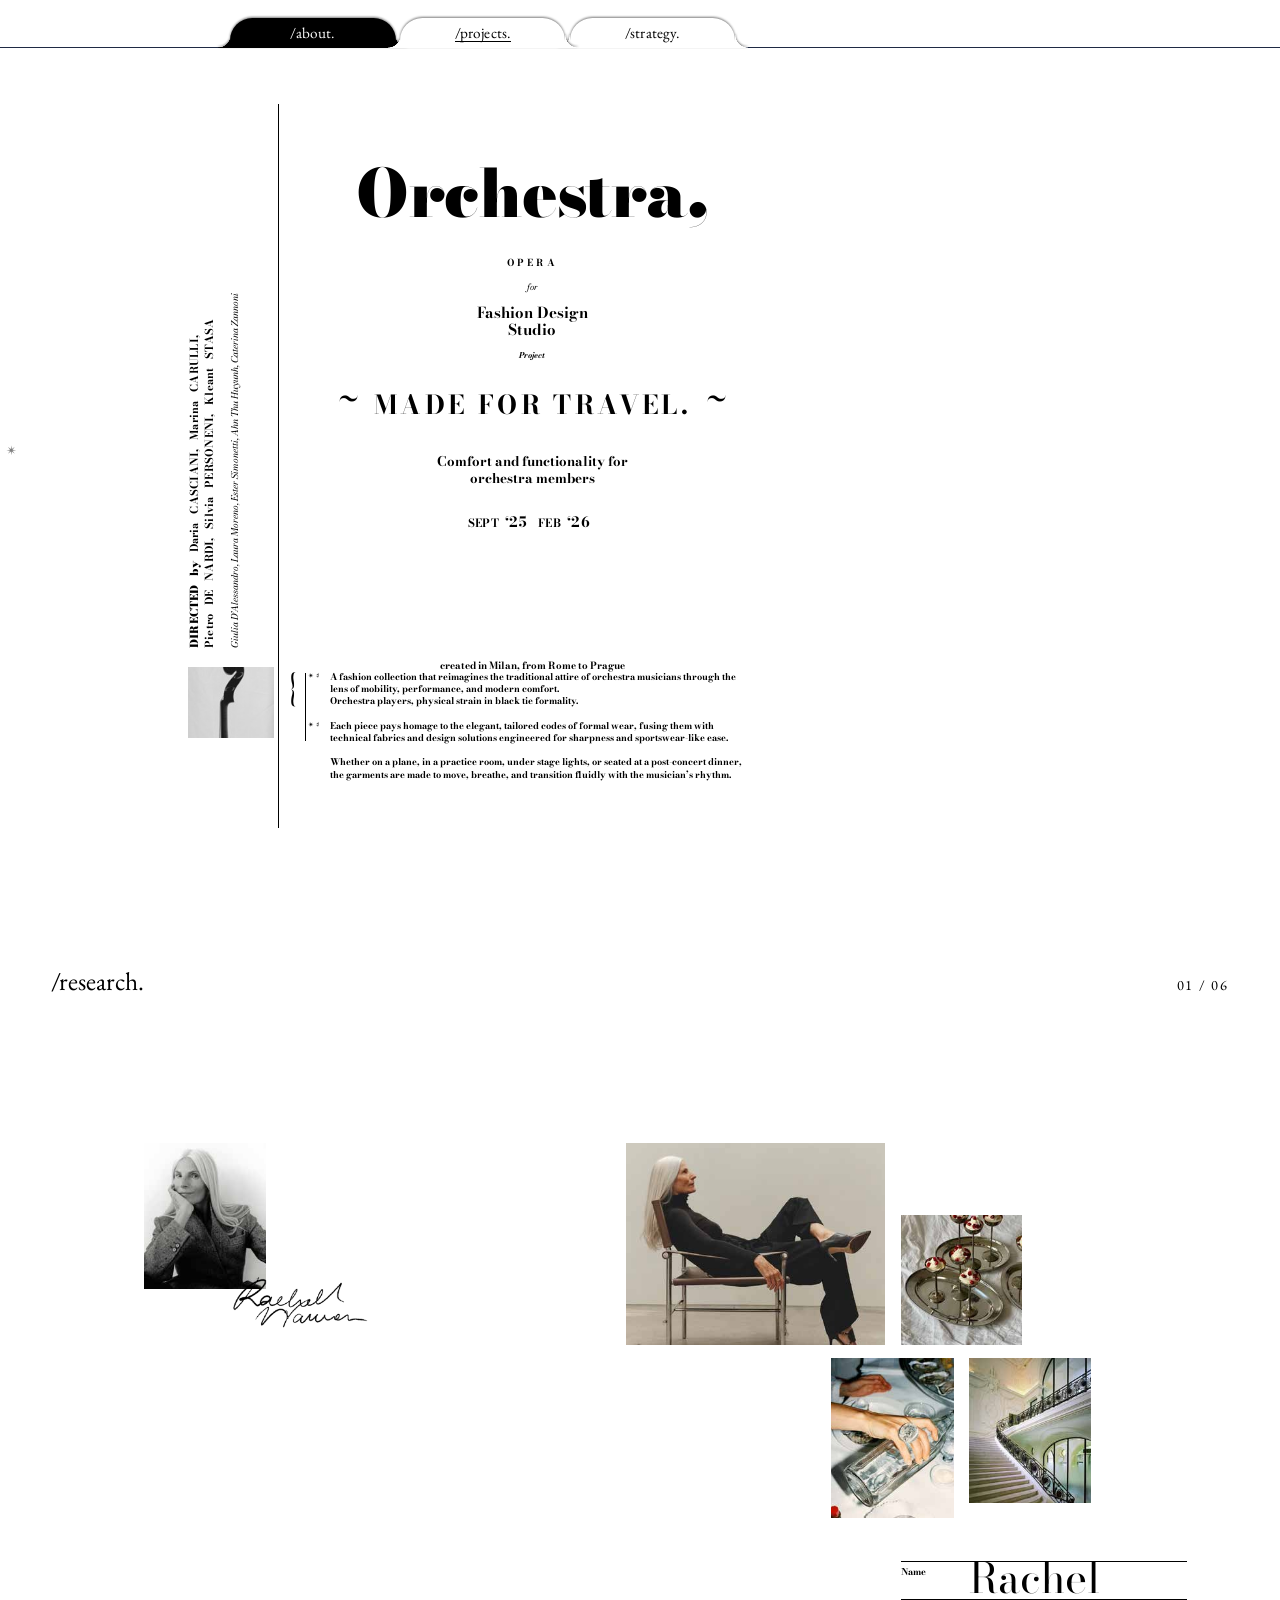
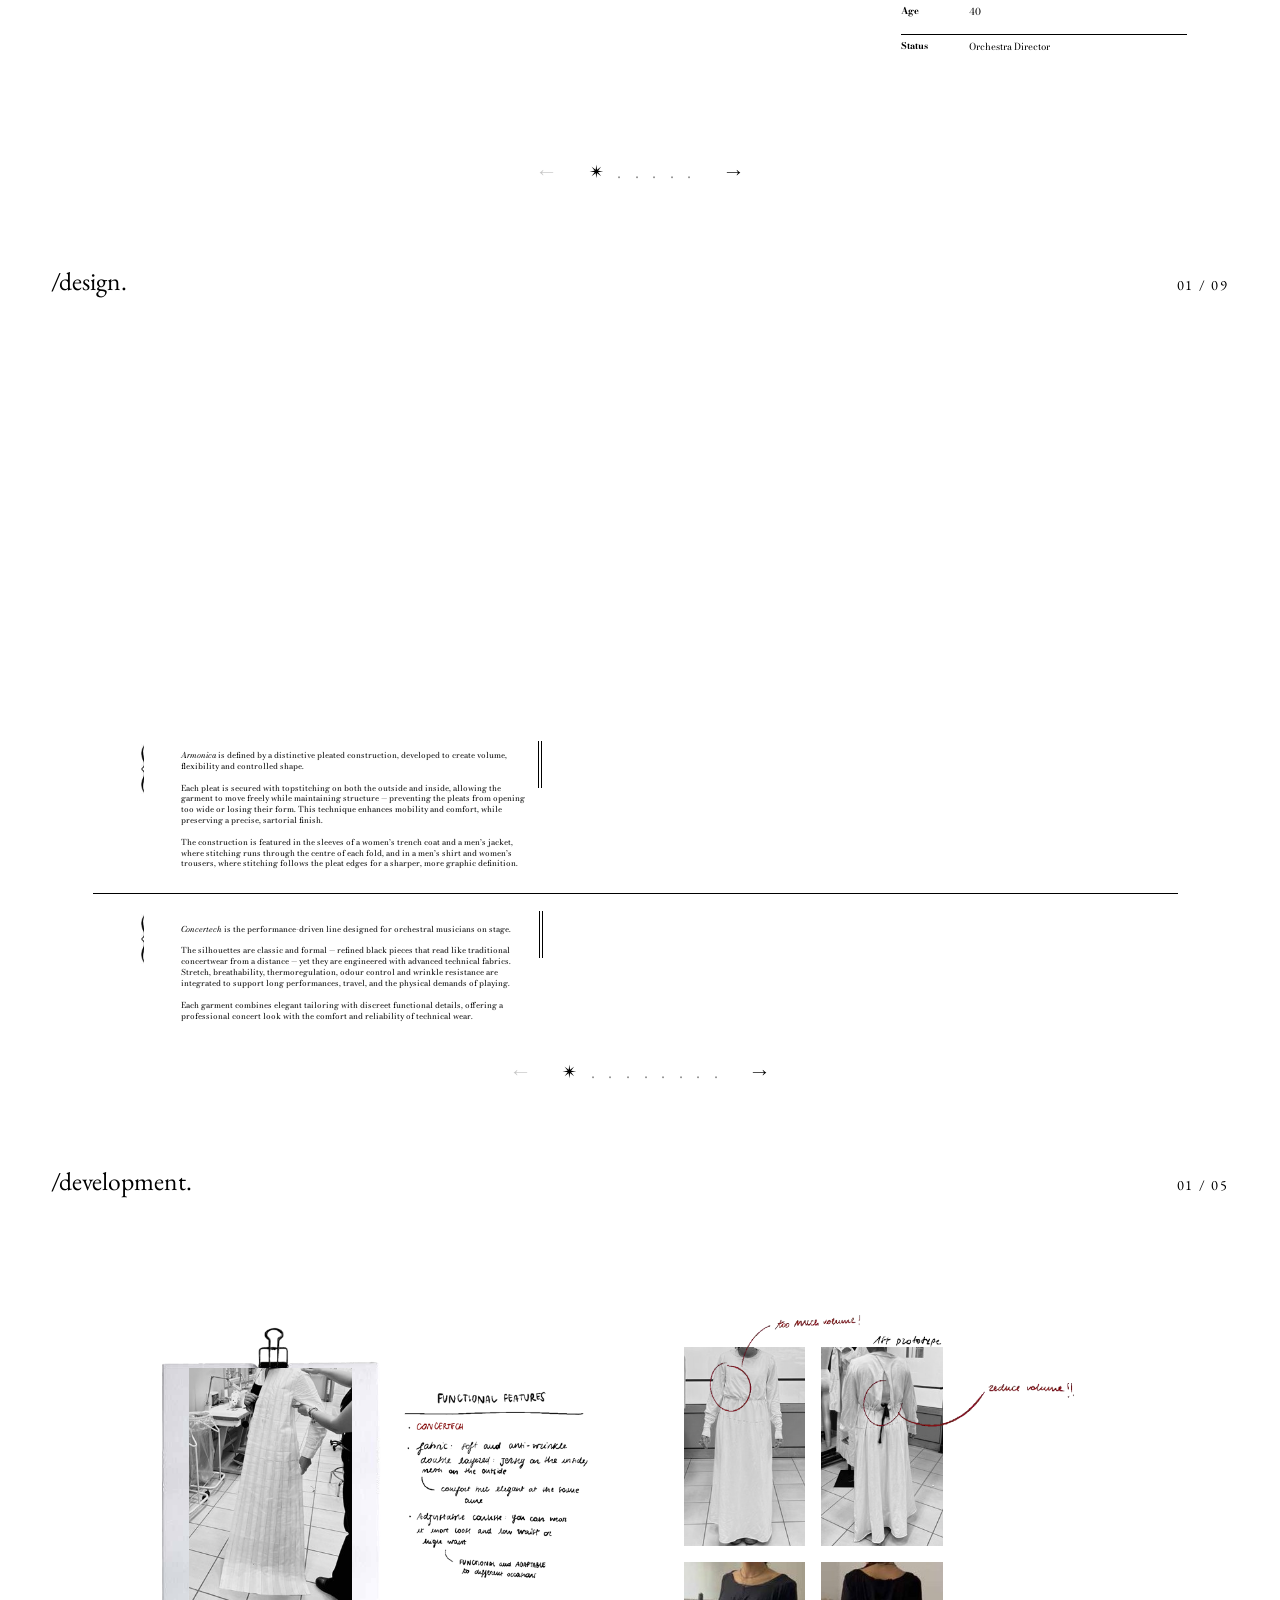
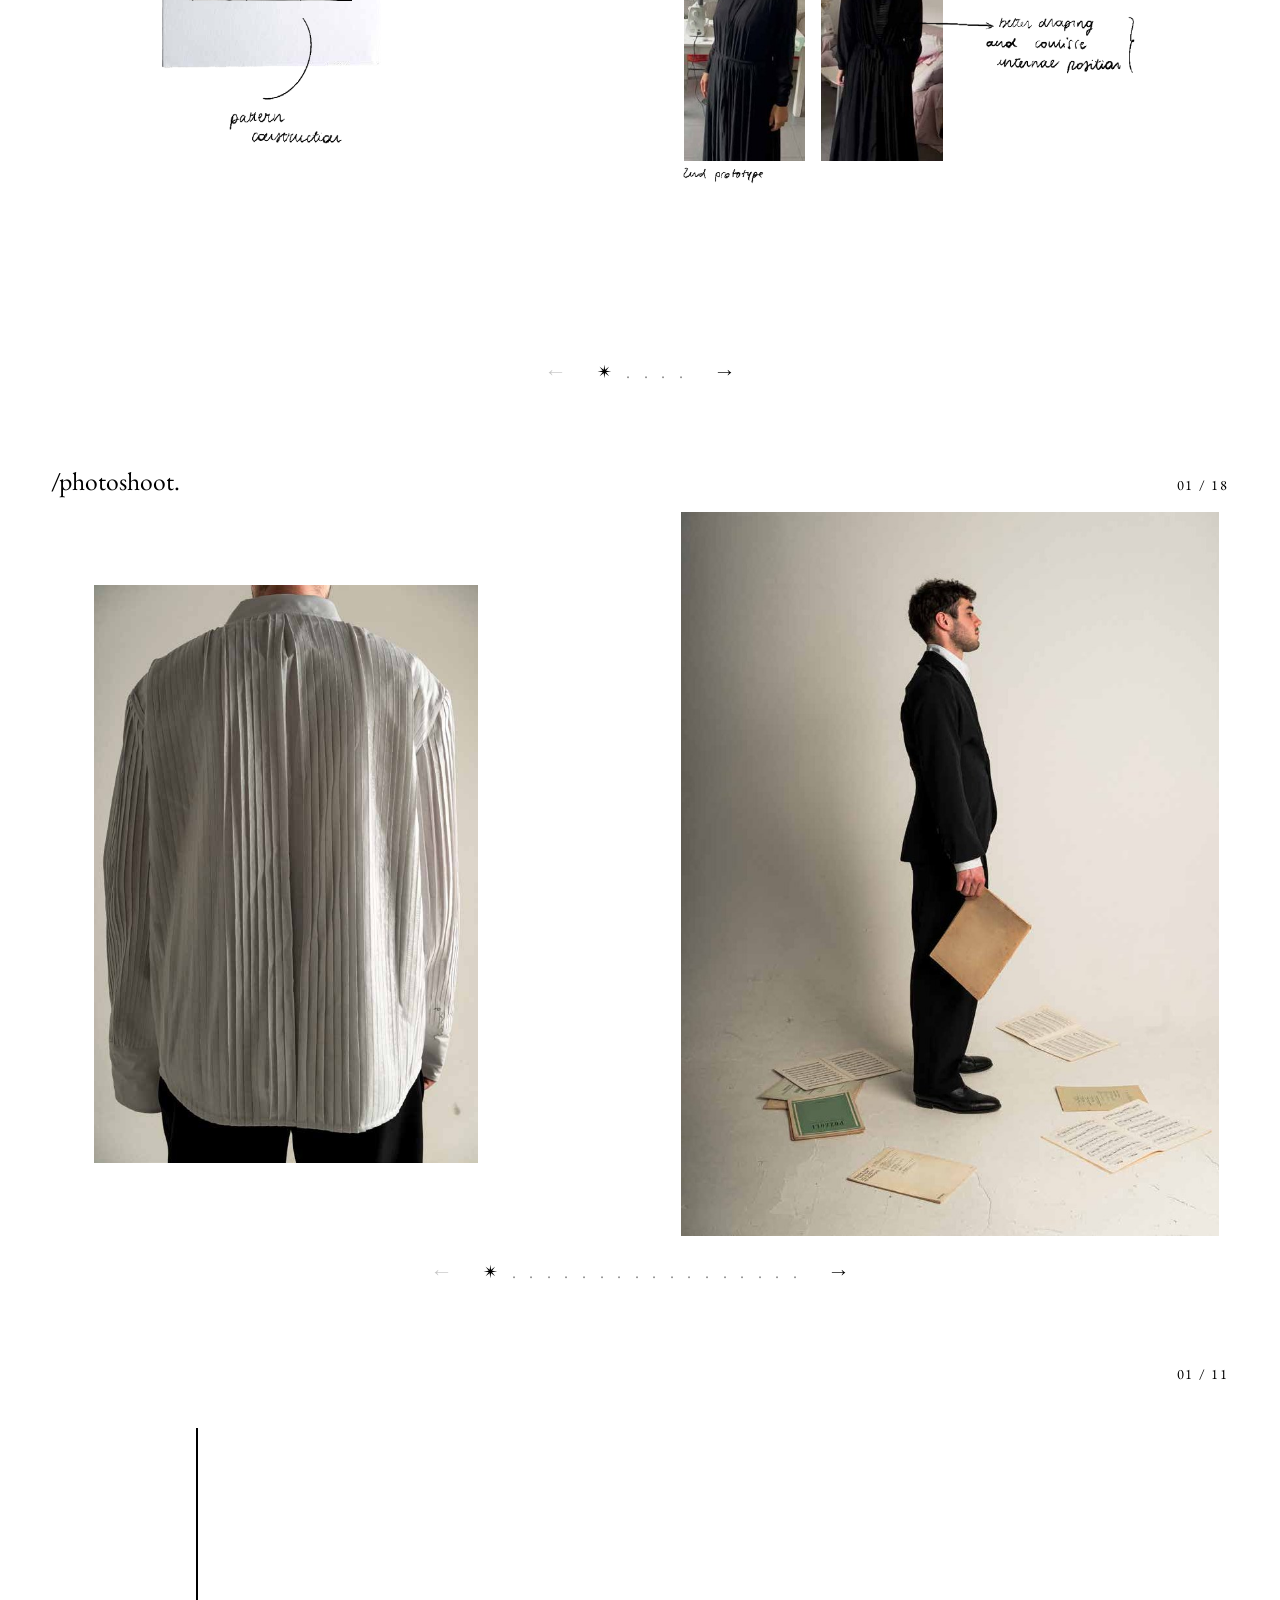
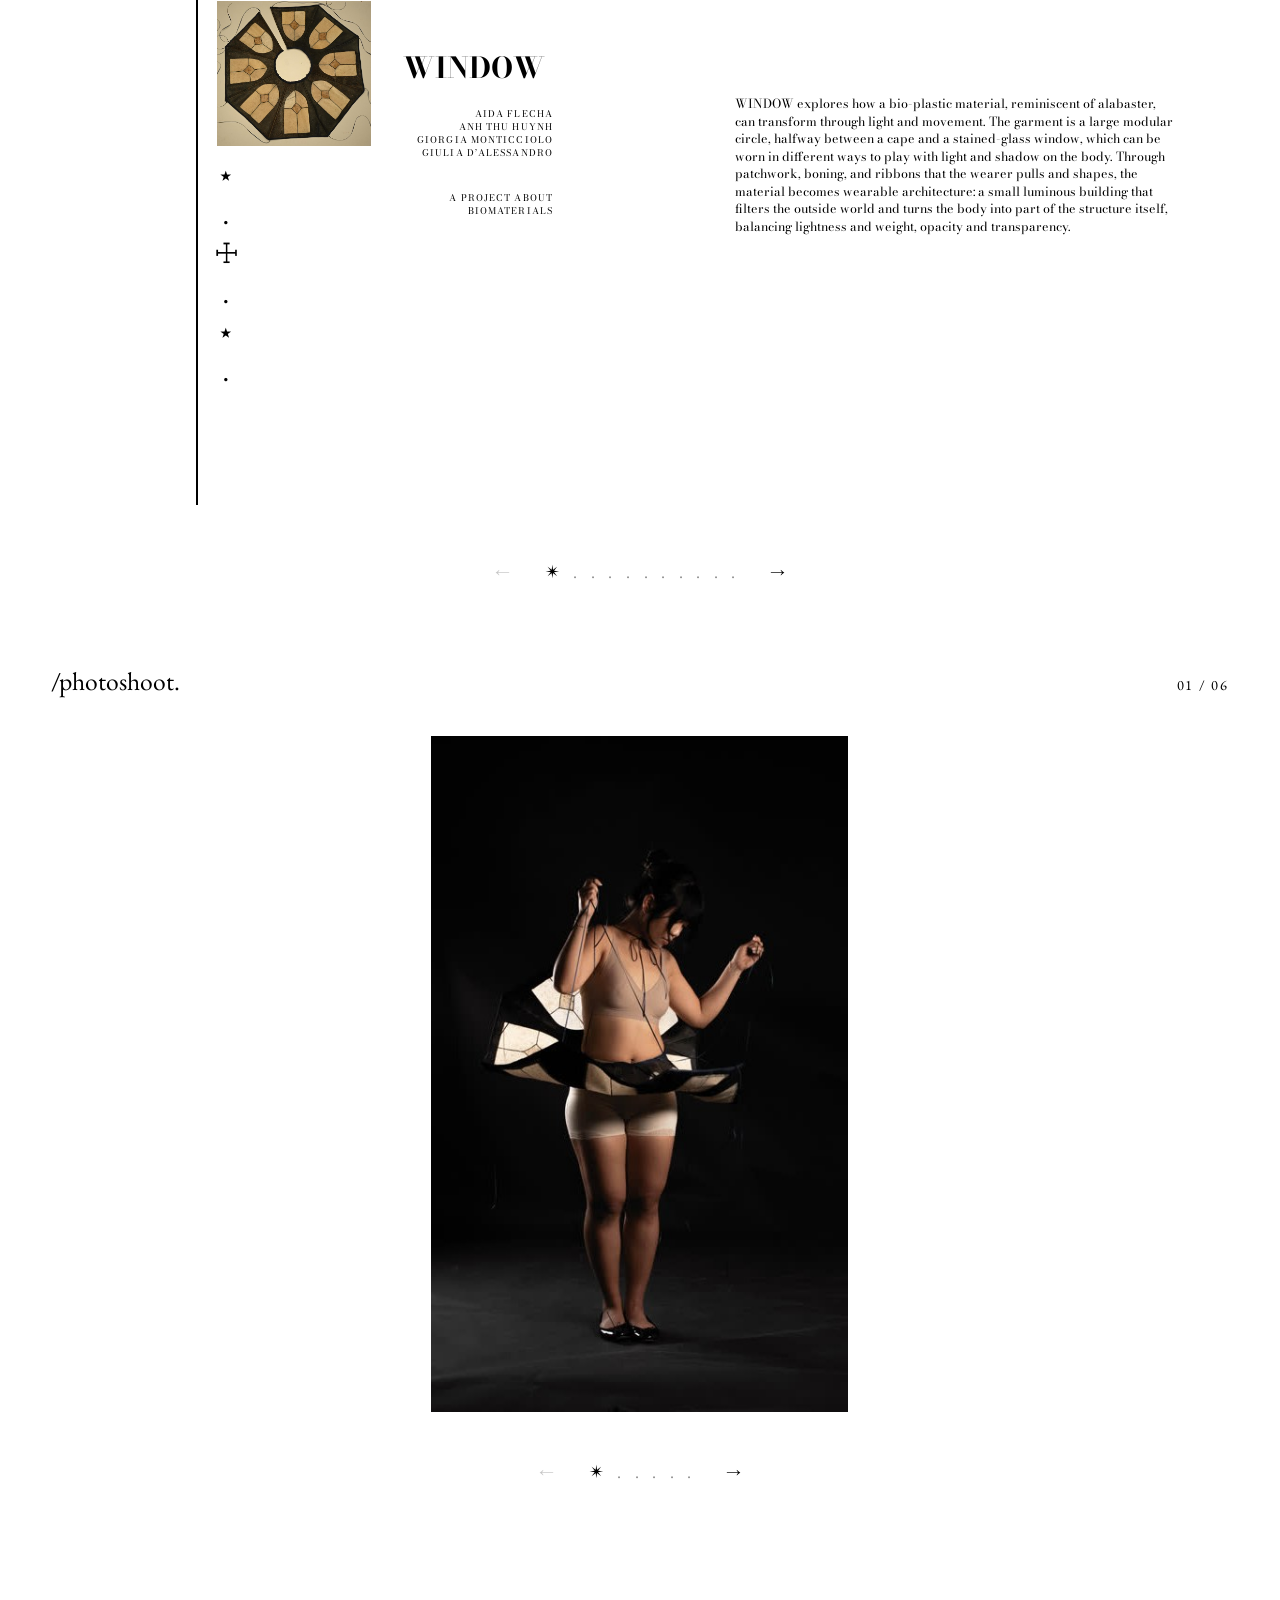
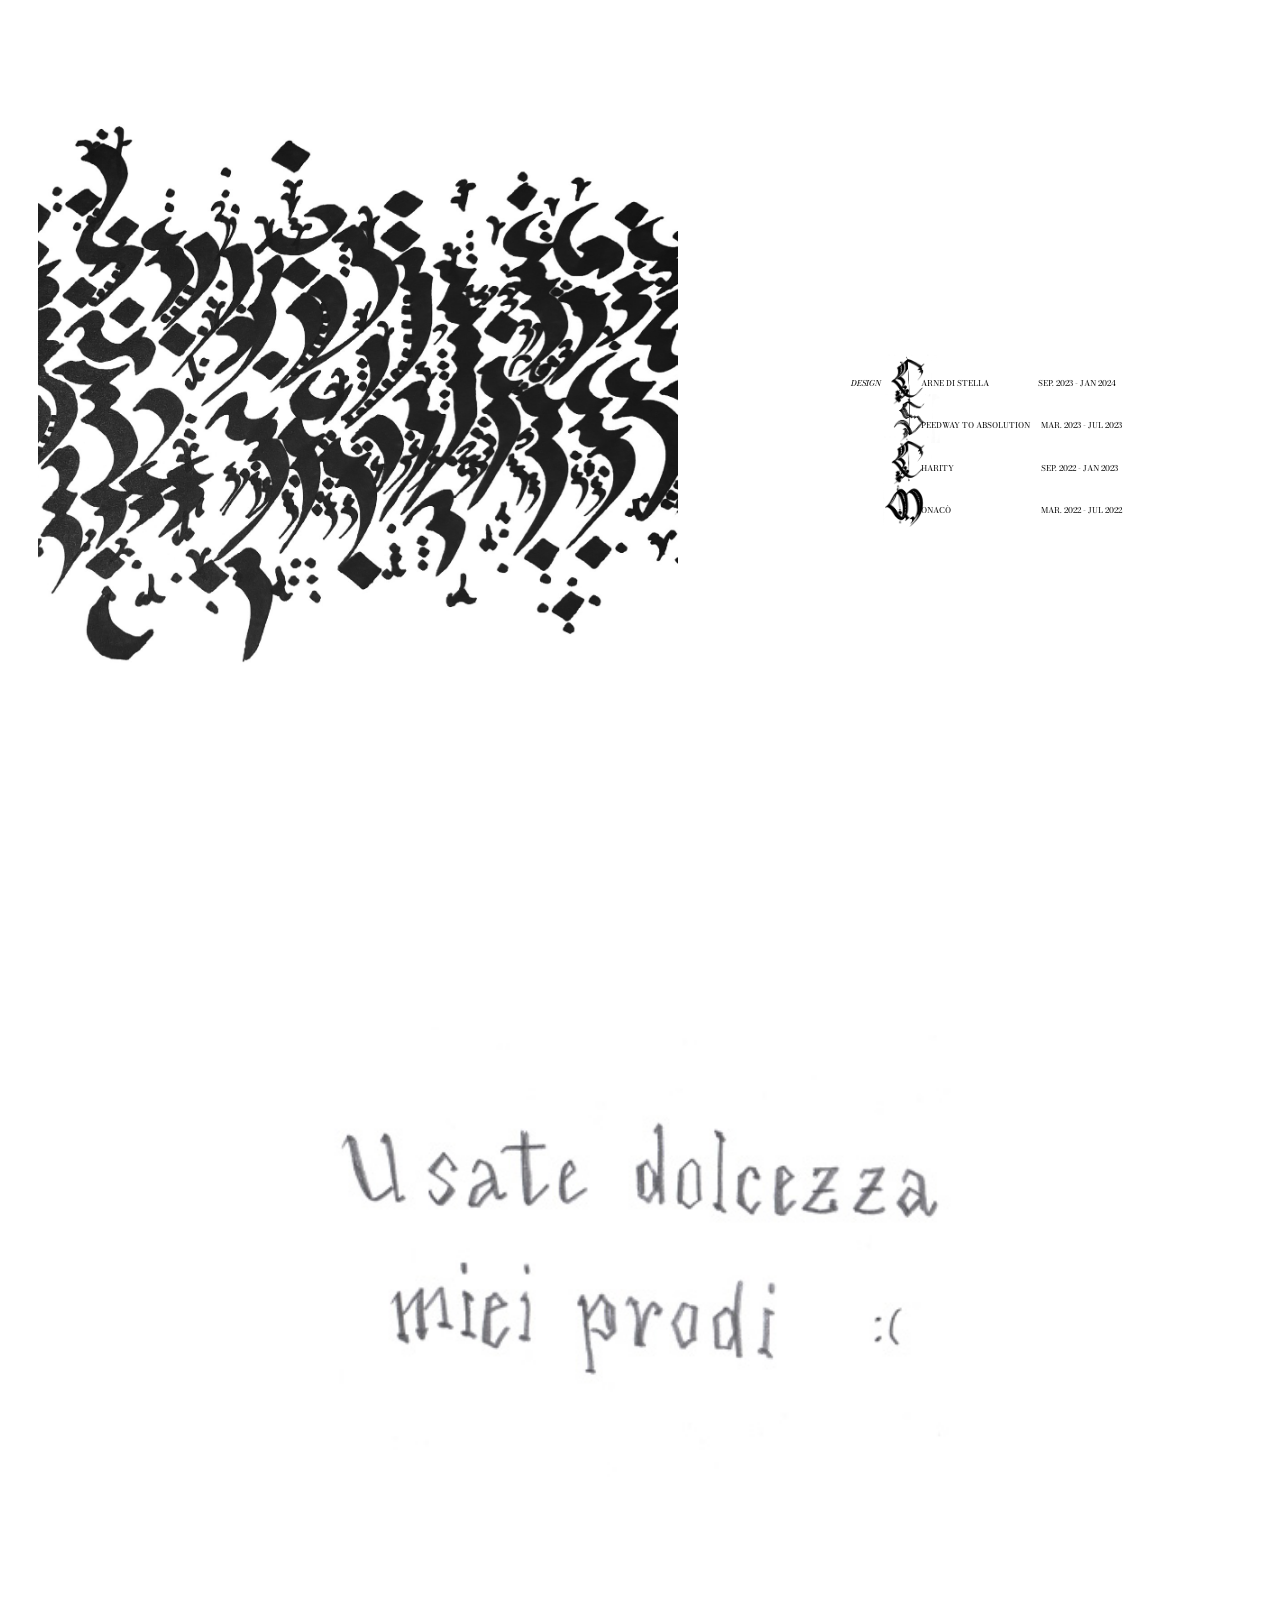
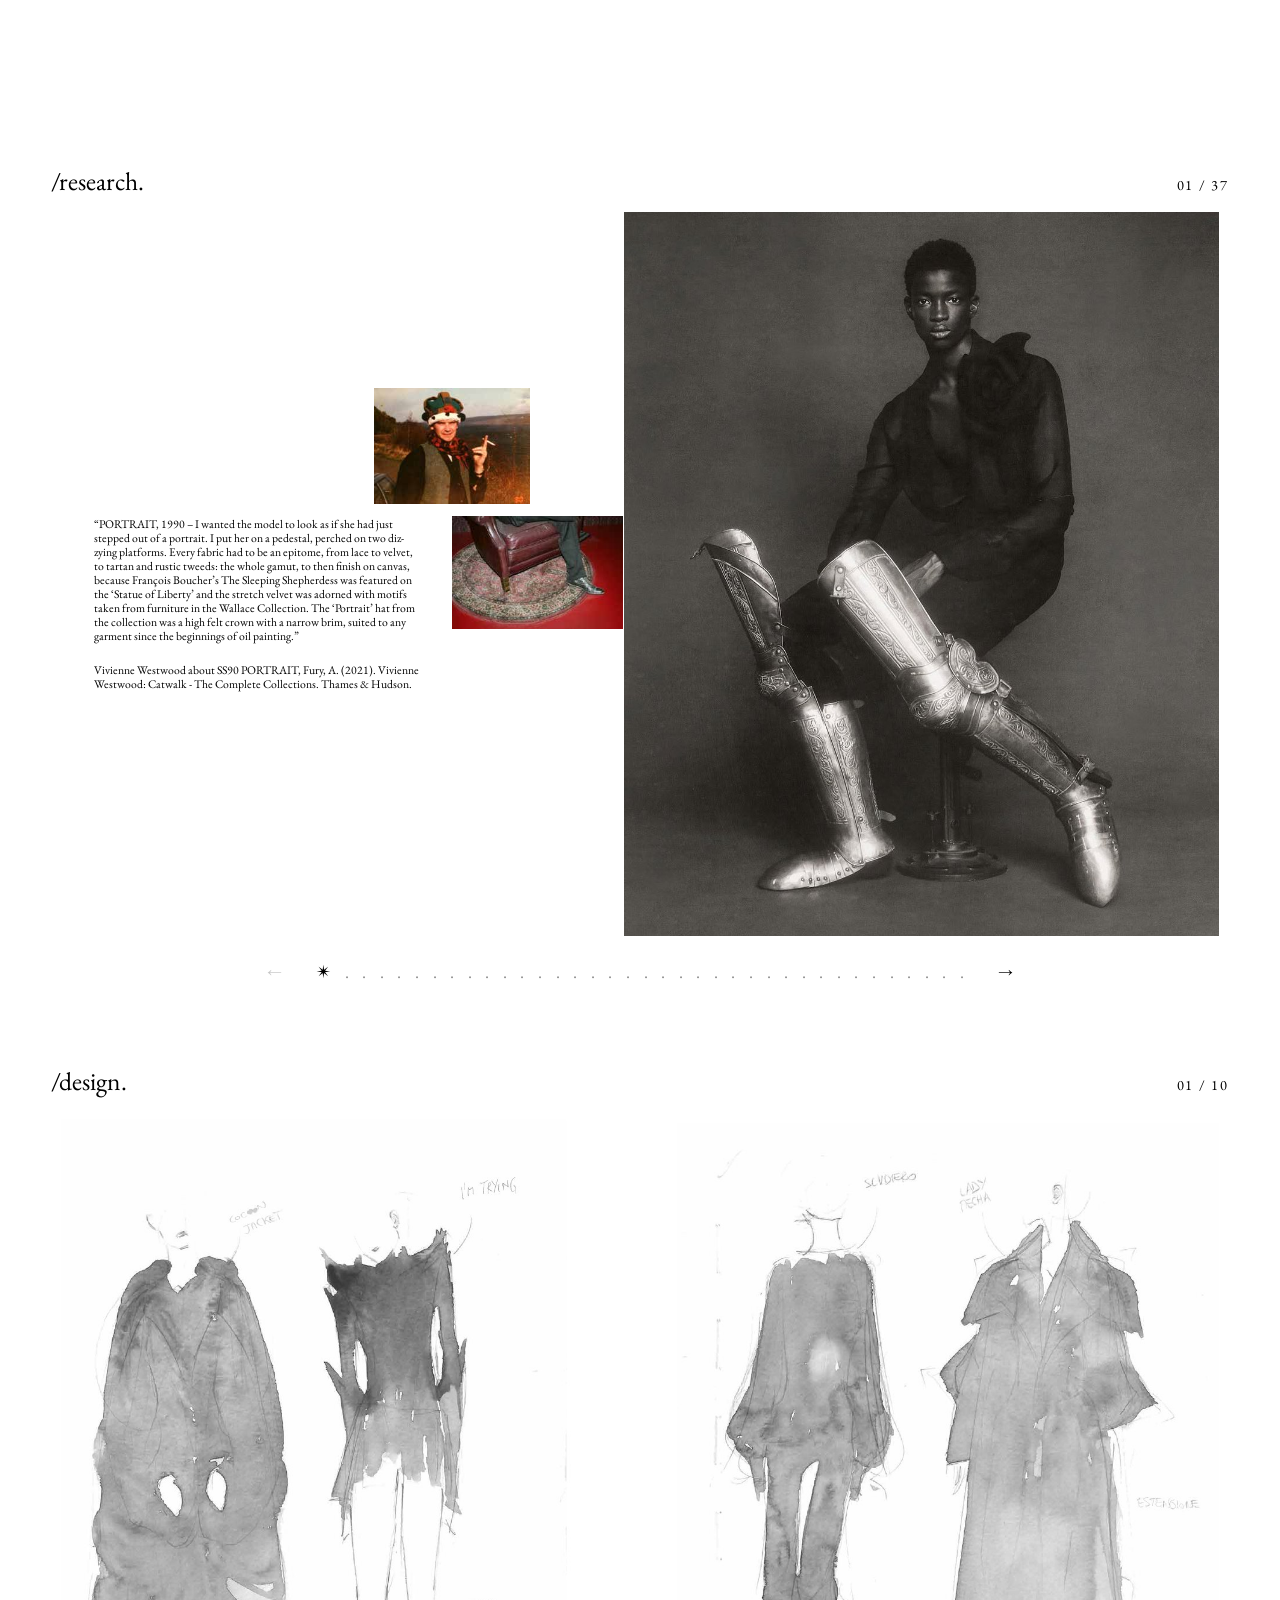
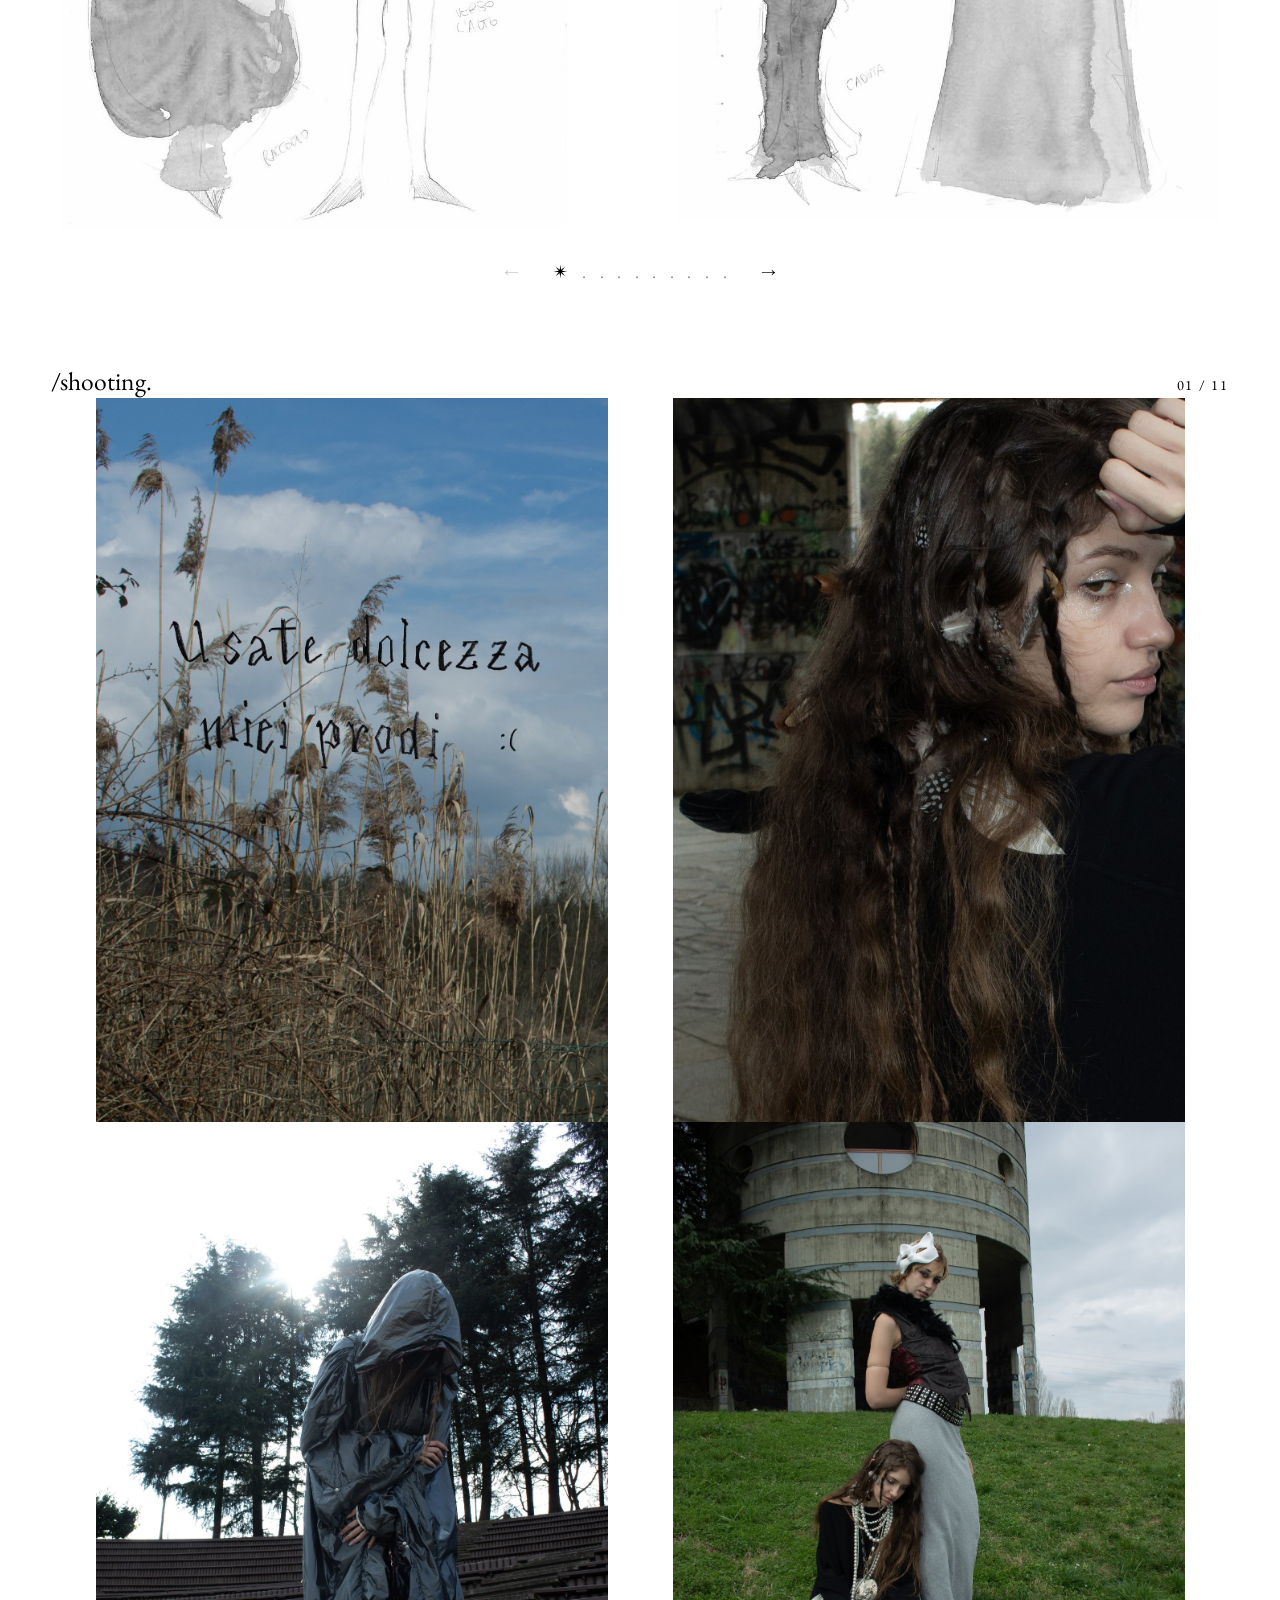
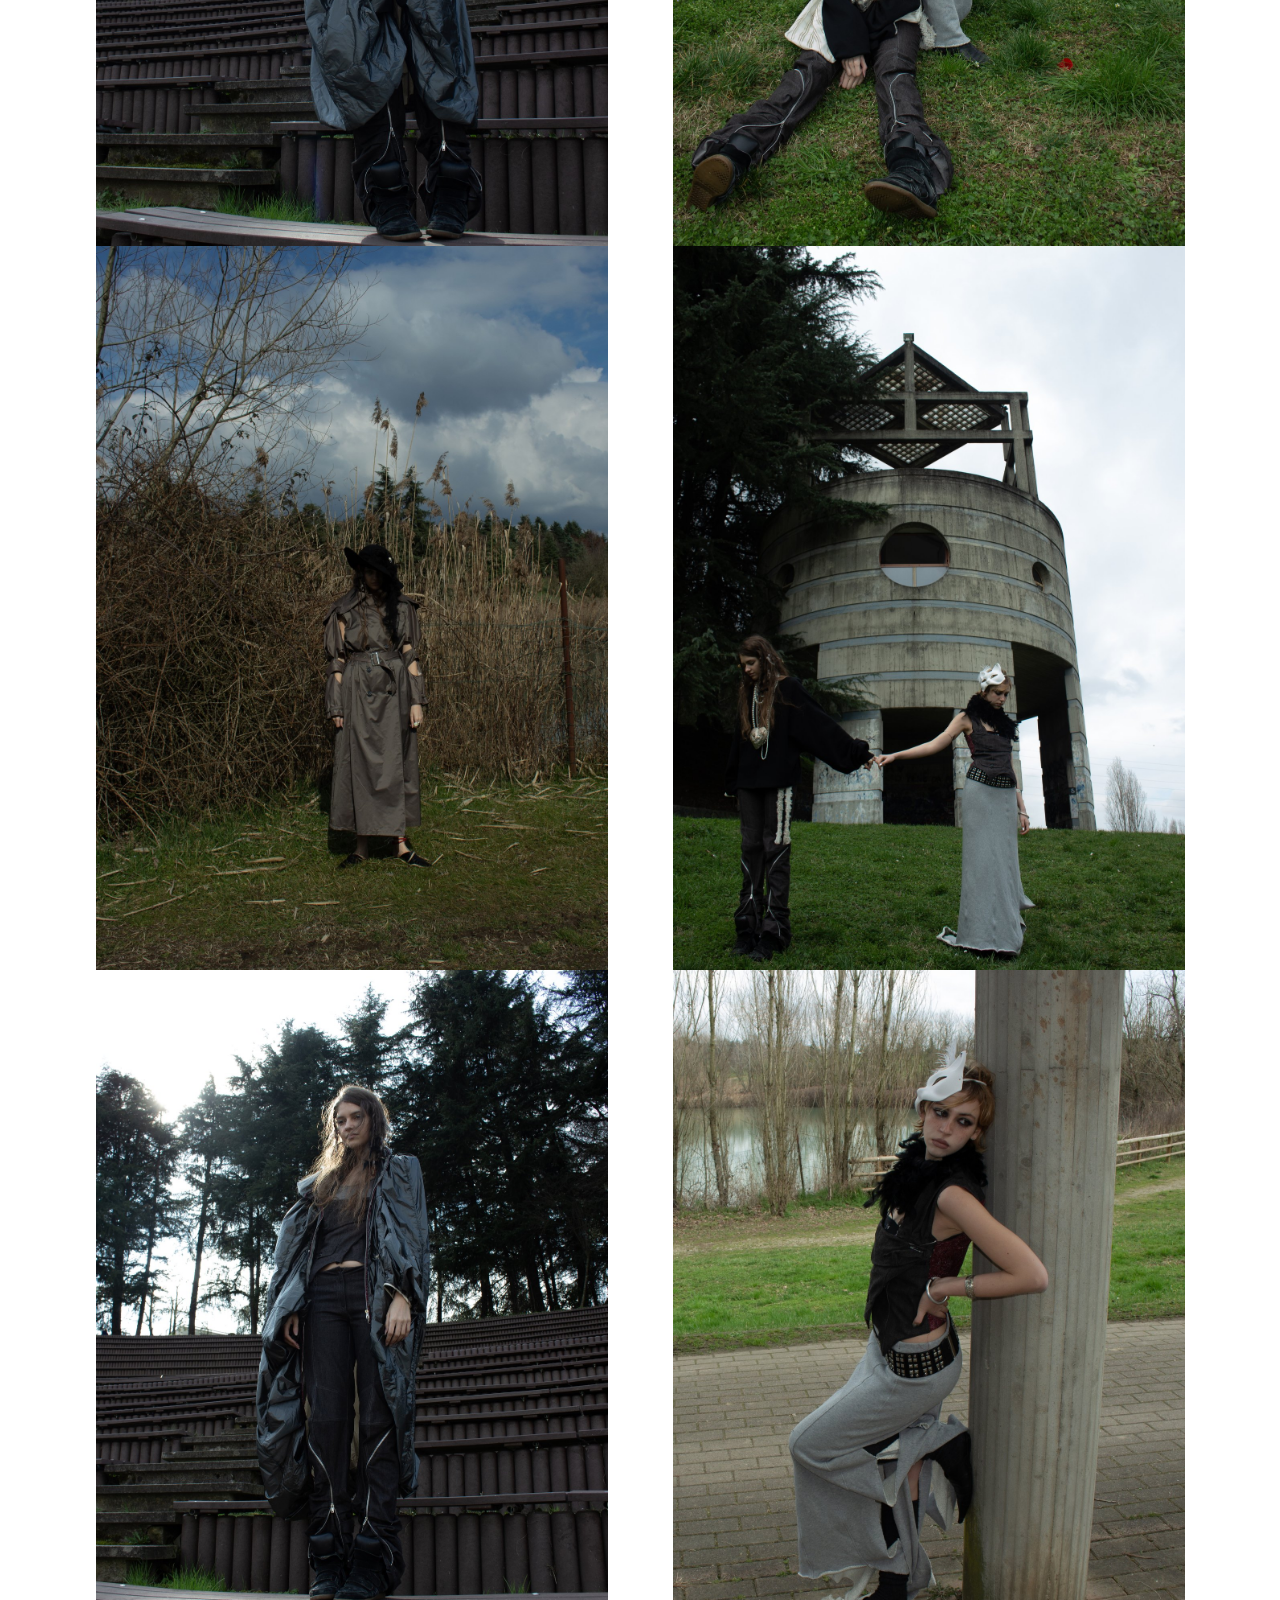
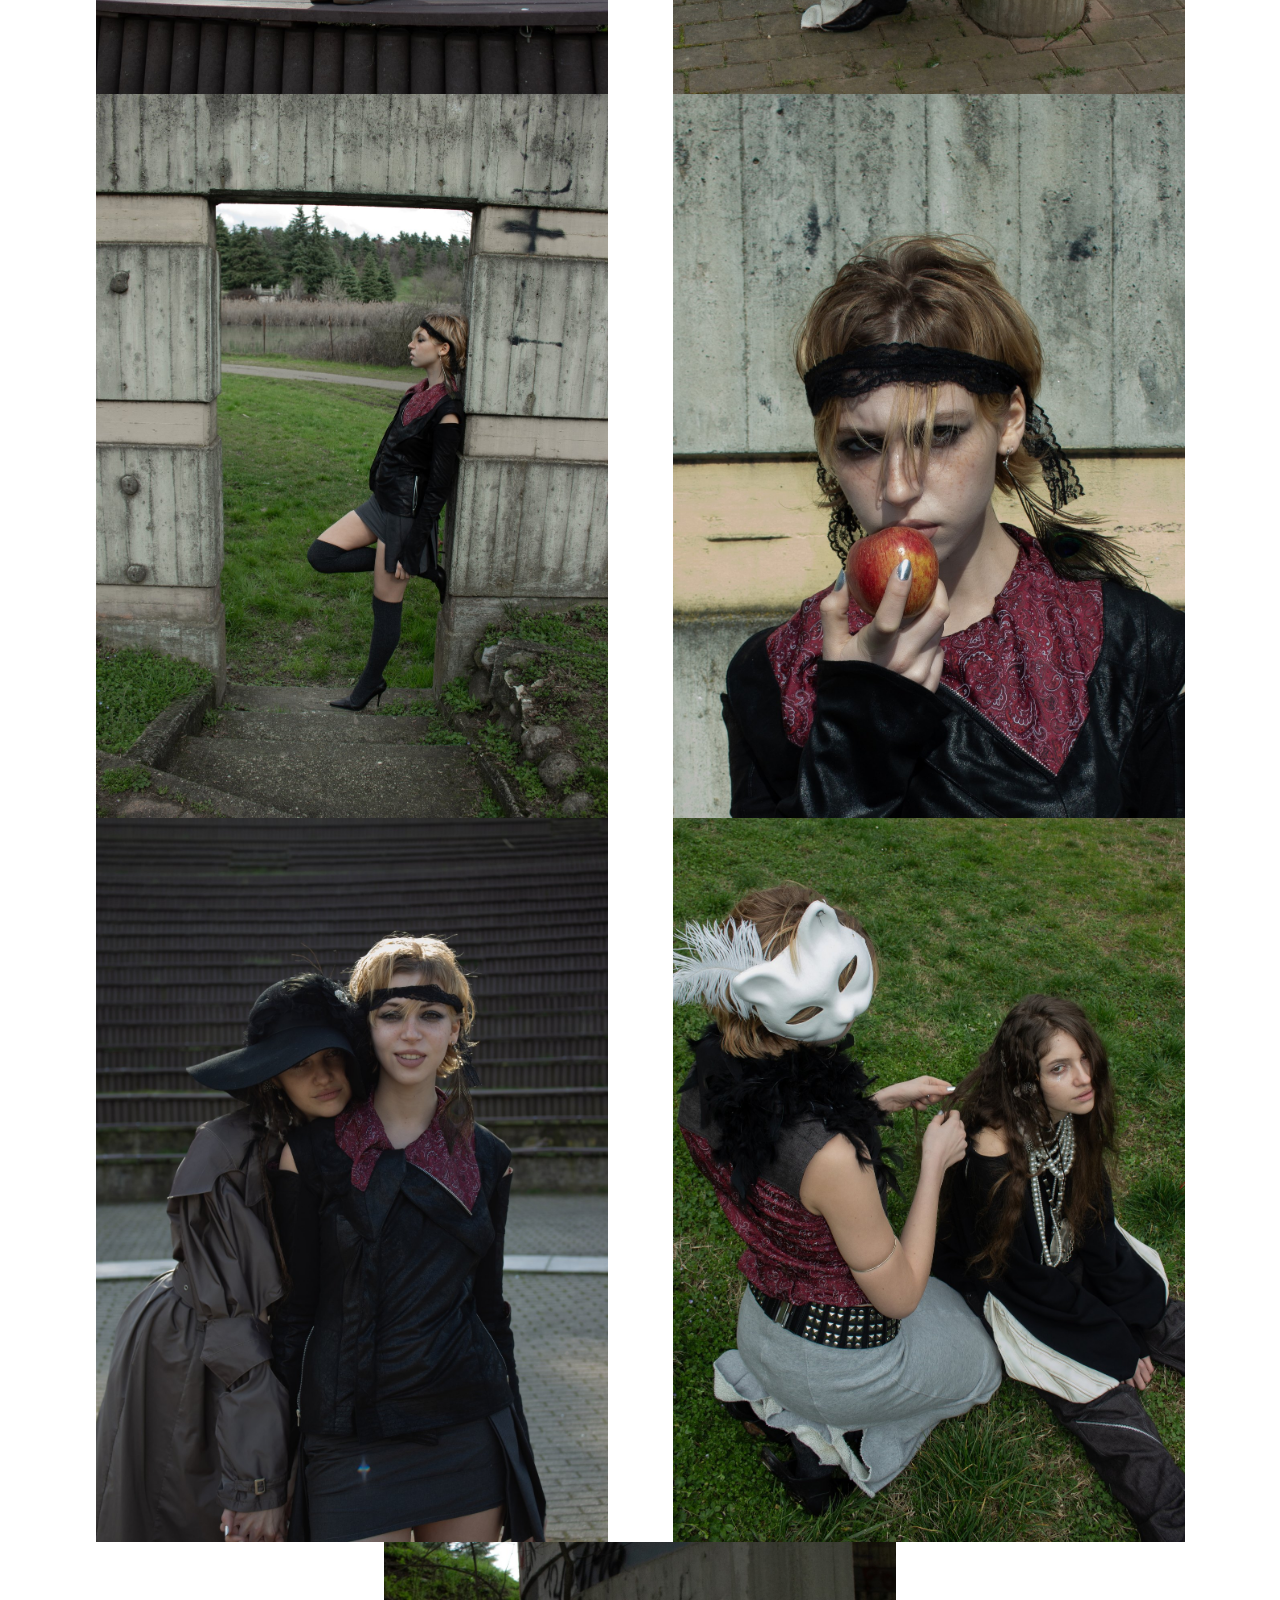
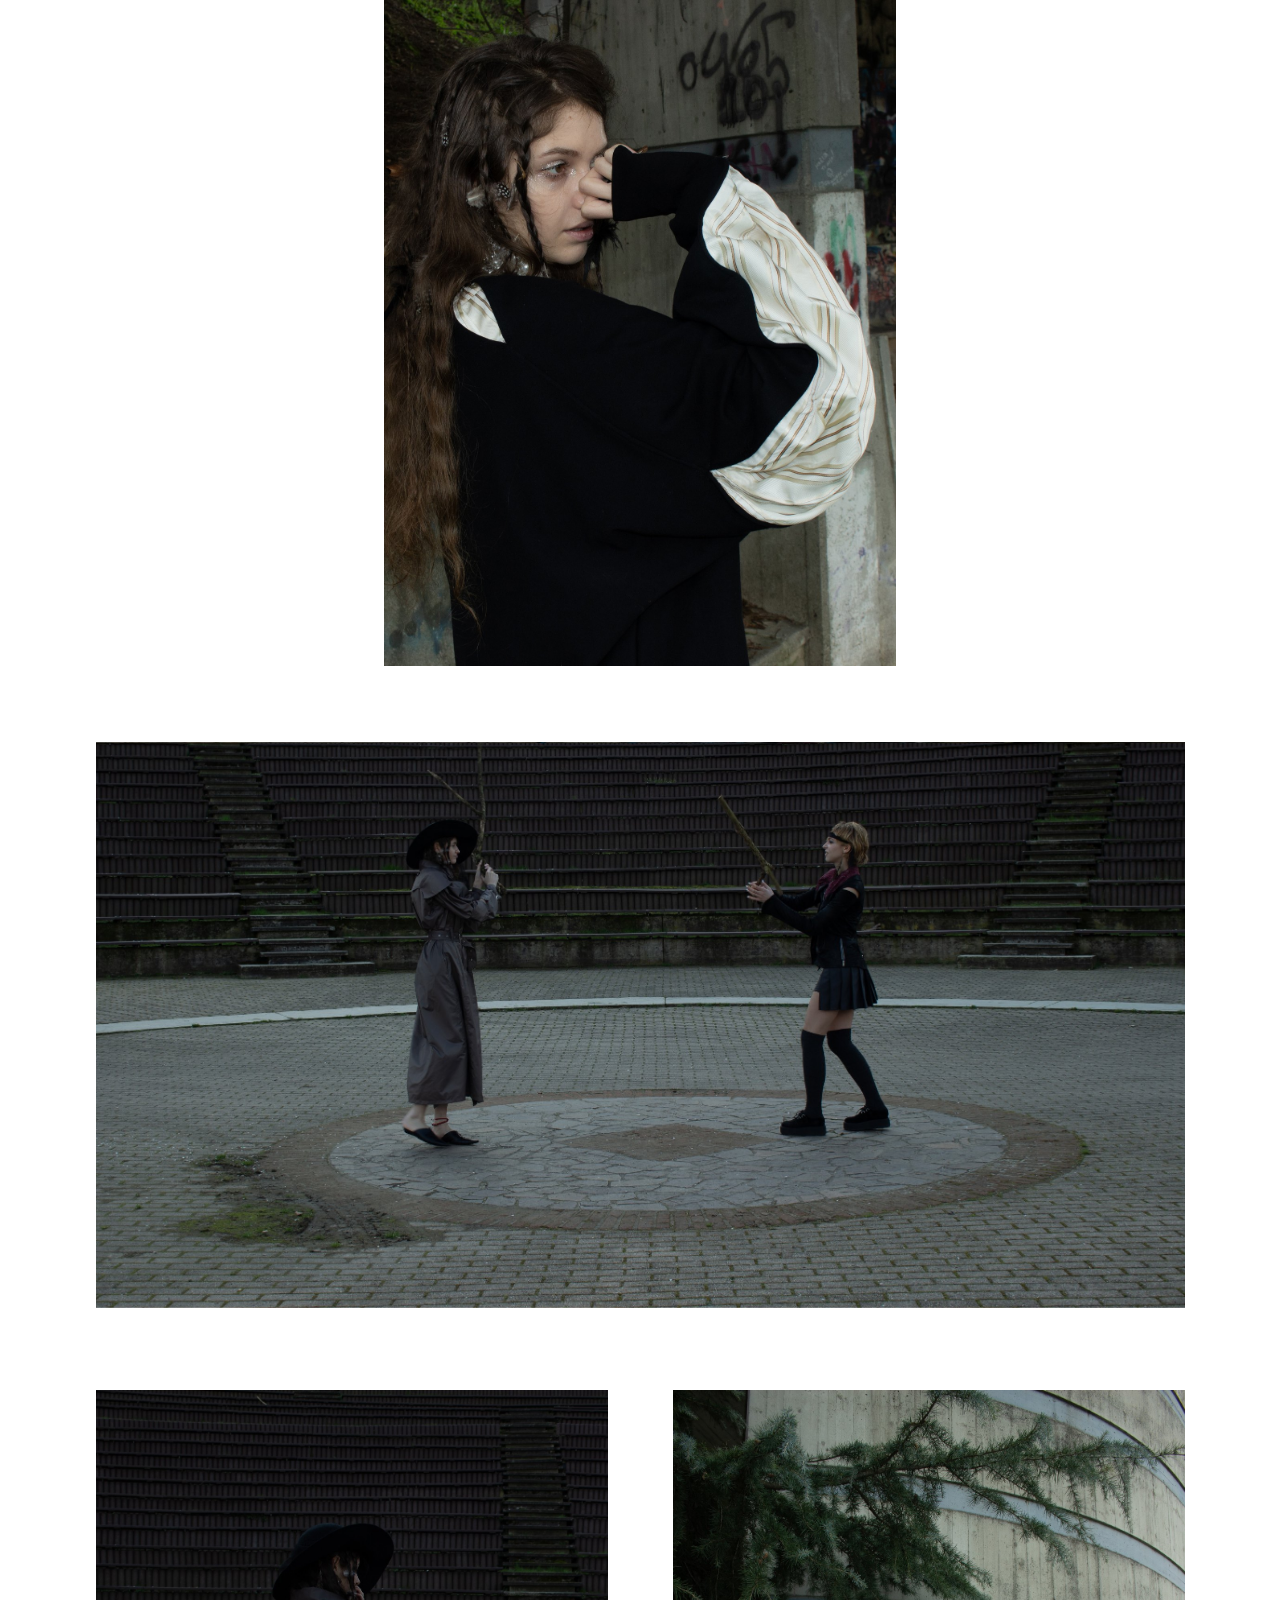
==== commit 5f42641a: "aggiornamento claude" ====
--- a/projects.html
+++ b/projects.html
@@ -78,9 +78,13 @@
       <li><a href="#window">Window</a></li>
     </ul>
 
+    <h2 class="side-menu__group">Thesis</h2>
+    <ul>
+      <li><a href="#usate-dolcezza">Usate dolcezza miei prodi / Exercise gentleness my brave ones</a></li>
+    </ul>
+
     <h2 class="side-menu__group"><a href="#bachelor">Bachelor</a></h2>
     <ul>
-      <li><a href="#usate-dolcezza">Usate dolcezza miei prodi / Exercise gentleness my brave ones</a></li>
       <li><a href="#carne-di-stella">Carne di stella / Flesh of a star</a></li>
       <li><a href="#speedway-to-absolution">Speedway to absolution</a></li>
       <li><a href="#charity">Charity</a></li>
@@ -720,19 +724,13 @@
          (cambia id, titolo e aria-label) e incollando le pagine <div class="page"> dentro. -->
     <article class="project project--wide" id="usate-dolcezza">
 
-      <!-- ---------- Copertina (foto con la scritta a matita) ---------- -->
+      <!-- ---------- Copertina (scritta a matita su bianco) ---------- -->
       <section class="cover cover--photo" aria-label="Usate dolcezza miei prodi — copertina">
         <div class="sheet">
-          <figure class="item" style="--x:27.9%; --y:0%; --w:44.2%; --r:0.707"><img src="img/tesi/shoot-01.jpg" alt="Usate dolcezza miei prodi" draggable="false" loading="lazy"></figure>
-        </div>
-      </section>
-
-      <!-- Vecchia pagina titolo (scritta a matita su bianco), nascosta: per riattivarla togli i segni di commento
-          <div class="page" data-section=""><div class="sheet">
-            <figure class="item" style="--x:22.34%; --y:17.0%; --w:55.31%; --r:1.422"><img src="img/tesi/tesi-r-01-1.jpg" alt="" draggable="false" loading="lazy"></figure>
-            <figure class="item" style="--x:22.34%; --y:17.0%; --w:55.31%; --r:1.422"><img src="img/tesi/tesi-r-01-2.png" alt="" draggable="false" loading="lazy"></figure>
-          </div></div>
-      -->
+          <figure class="item" style="--x:22.34%; --y:17%; --w:55.31%; --r:1.422"><img src="img/tesi/tesi-r-01-1.jpg" alt="Usate dolcezza miei prodi" draggable="false" loading="lazy"></figure>
+          <figure class="item" style="--x:22.34%; --y:17%; --w:55.31%; --r:1.422"><img src="img/tesi/tesi-r-01-2.png" alt="" draggable="false" loading="lazy"></figure>
+        </div>
+      </section>
 
       <!-- ---------- research ---------- -->
       <section class="chapter" id="usate-dolcezza-research">
@@ -1159,11 +1157,71 @@
                per aggiungere una foto copia una riga <figure> e cambia il nome del file. -->
           <!-- Shooting · pagina 1 -->
           <div class="page"><div class="sheet">
-            <figure class="item" style="--x:3.0%; --y:0%; --w:44.2%; --r:0.707"><img src="img/tesi/shoot-02.jpg" alt="" draggable="false" loading="lazy"></figure>
-            <figure class="item" style="--x:52.8%; --y:0%; --w:44.2%; --r:0.707"><img src="img/tesi/shoot-03.jpg" alt="" draggable="false" loading="lazy"></figure>
-            <p class="txt txt--serif" style="--x:77.58%; --y:42.69%; --fs:1.0; --lh:1.42; --c:#e0e0e0"><b>SHOOTING</b></p>
-            <p class="txt txt--serif" style="--x:77.58%; --y:46.5%; --fs:1.0; --lh:1.42; --c:#e0e0e0"><b>Fotografia:</b> Lucrezia Mannino<br><b>Styling:</b> Gaia Lischetti<br><b>Modelle:</b> Maddalena Secco,<br>Maria Vittoria Nascimbeni</p>
-          </div></div>
+            <figure class="item" style="--x:3.0%; --y:0%; --w:44.2%; --r:0.707"><img src="img/tesi/shoot-01.jpg" alt="" draggable="false" loading="lazy"></figure>
+            <figure class="item" style="--x:52.8%; --y:0%; --w:44.2%; --r:0.707"><img src="img/tesi/shoot-02.jpg" alt="" draggable="false" loading="lazy"></figure>
+          </div></div>
+
+          <!-- Shooting · pagina 2 -->
+          <div class="page"><div class="sheet">
+            <figure class="item" style="--x:3.0%; --y:0%; --w:44.2%; --r:0.707"><img src="img/tesi/shoot-03.jpg" alt="" draggable="false" loading="lazy"></figure>
+            <figure class="item" style="--x:52.8%; --y:0%; --w:44.2%; --r:0.707"><img src="img/tesi/shoot-04.jpg" alt="" draggable="false" loading="lazy"></figure>
+            <p class="txt txt--serif" style="--x:27.78%; --y:42.69%; --fs:1.0; --lh:1.42; --c:#e0e0e0"><b>SHOOTING</b></p>
+            <p class="txt txt--serif" style="--x:27.78%; --y:46.5%; --fs:1.0; --lh:1.42; --c:#e0e0e0"><b>Fotografia:</b> Lucrezia Mannino<br><b>Styling:</b> Gaia Lischetti<br><b>Modelle:</b> Maddalena Secco,<br>Maria Vittoria Nascimbeni</p>
+          </div></div>
+
+          <!-- Shooting · pagina 3 -->
+          <div class="page"><div class="sheet">
+            <figure class="item" style="--x:3.0%; --y:0%; --w:44.2%; --r:0.707"><img src="img/tesi/shoot-05.jpg" alt="" draggable="false" loading="lazy"></figure>
+            <figure class="item" style="--x:52.8%; --y:0%; --w:44.2%; --r:0.707"><img src="img/tesi/shoot-06.jpg" alt="" draggable="false" loading="lazy"></figure>
+          </div></div>
+
+          <!-- Shooting · pagina 4 -->
+          <div class="page"><div class="sheet">
+            <figure class="item" style="--x:3.0%; --y:0%; --w:44.2%; --r:0.707"><img src="img/tesi/shoot-07.jpg" alt="" draggable="false" loading="lazy"></figure>
+            <figure class="item" style="--x:52.8%; --y:0%; --w:44.2%; --r:0.707"><img src="img/tesi/shoot-08.jpg" alt="" draggable="false" loading="lazy"></figure>
+          </div></div>
+
+          <!-- Shooting · pagina 5 -->
+          <div class="page"><div class="sheet">
+            <figure class="item" style="--x:3.0%; --y:0%; --w:44.2%; --r:0.707"><img src="img/tesi/shoot-09.jpg" alt="" draggable="false" loading="lazy"></figure>
+            <figure class="item" style="--x:52.8%; --y:0%; --w:44.2%; --r:0.707"><img src="img/tesi/shoot-10.jpg" alt="" draggable="false" loading="lazy"></figure>
+          </div></div>
+
+          <!-- Shooting · pagina 6 -->
+          <div class="page"><div class="sheet">
+            <figure class="item" style="--x:3.0%; --y:0%; --w:44.2%; --r:0.707"><img src="img/tesi/shoot-11.jpg" alt="" draggable="false" loading="lazy"></figure>
+            <figure class="item" style="--x:52.8%; --y:0%; --w:44.2%; --r:0.707"><img src="img/tesi/shoot-12.jpg" alt="" draggable="false" loading="lazy"></figure>
+          </div></div>
+
+          <!-- Shooting · pagina 7 -->
+          <div class="page"><div class="sheet">
+            <figure class="item" style="--x:3.0%; --y:0%; --w:44.2%; --r:0.707"><img src="img/tesi/shoot-13.jpg" alt="" draggable="false" loading="lazy"></figure>
+            <figure class="item" style="--x:52.8%; --y:0%; --w:44.2%; --r:0.707"><img src="img/tesi/shoot-14.jpg" alt="" draggable="false" loading="lazy"></figure>
+          </div></div>
+
+          <!-- Shooting · pagina 8 -->
+          <div class="page"><div class="sheet">
+            <figure class="item" style="--x:3.0%; --y:10.5%; --w:94%; --r:1.925"><img src="img/tesi/shoot-15.jpg" alt="" draggable="false" loading="lazy"></figure>
+          </div></div>
+
+          <!-- Shooting · pagina 9 -->
+          <div class="page"><div class="sheet">
+            <figure class="item" style="--x:3.0%; --y:0%; --w:44.2%; --r:0.707"><img src="img/tesi/shoot-16.jpg" alt="" draggable="false" loading="lazy"></figure>
+            <figure class="item" style="--x:52.8%; --y:0%; --w:44.2%; --r:0.707"><img src="img/tesi/shoot-17.jpg" alt="" draggable="false" loading="lazy"></figure>
+          </div></div>
+
+          <!-- Shooting · pagina 10 -->
+          <div class="page"><div class="sheet">
+            <figure class="item" style="--x:3.0%; --y:0%; --w:44.2%; --r:0.707"><img src="img/tesi/shoot-18.jpg" alt="" draggable="false" loading="lazy"></figure>
+            <figure class="item" style="--x:52.8%; --y:0%; --w:44.2%; --r:0.707"><img src="img/tesi/shoot-19.jpg" alt="" draggable="false" loading="lazy"></figure>
+          </div></div>
+
+          <!-- Shooting · pagina 11 -->
+          <div class="page"><div class="sheet">
+            <figure class="item" style="--x:27.9%; --y:0%; --w:44.2%; --r:0.707"><img src="img/tesi/shoot-20.jpg" alt="" draggable="false" loading="lazy"></figure>
+          </div></div>
+
+        </div></div>
 
           <!-- Shooting · pagina 2 -->
           <div class="page"><div class="sheet">
--- a/projects.css
+++ b/projects.css
@@ -522,3 +522,22 @@
 .vtxt .q { display: inline-block; height: 0; overflow: visible; position: relative; }
 .vtxt .ql { left: -.55em; }
 .vtxt .qr { left: .4em; }
+
+/* Pagine "peek" (i capi della ricerca): più strette, così ai lati si vede un pezzo della precedente e della successiva */
+.page--peek { --peek-w: min(var(--sheet-w), 78vw); flex: 0 0 var(--peek-w); }
+.page--peek .sheet { width: var(--peek-w); }
+
+/* Titoli di gruppo del menu (Master's degree / Thesis / Bachelor) tutti uguali, anche se sono link */
+.side-menu__group a,
+.side-menu__group a.is-current {
+  display: inline;
+  padding: 0;
+  font-size: inherit;
+  line-height: inherit;
+  font-style: normal;
+  letter-spacing: inherit;
+  text-transform: inherit;
+}
+.side-menu__group a::before,
+.side-menu__group a.is-current::before { content: none; }
+.side-menu__group a:hover { text-decoration: none; }
